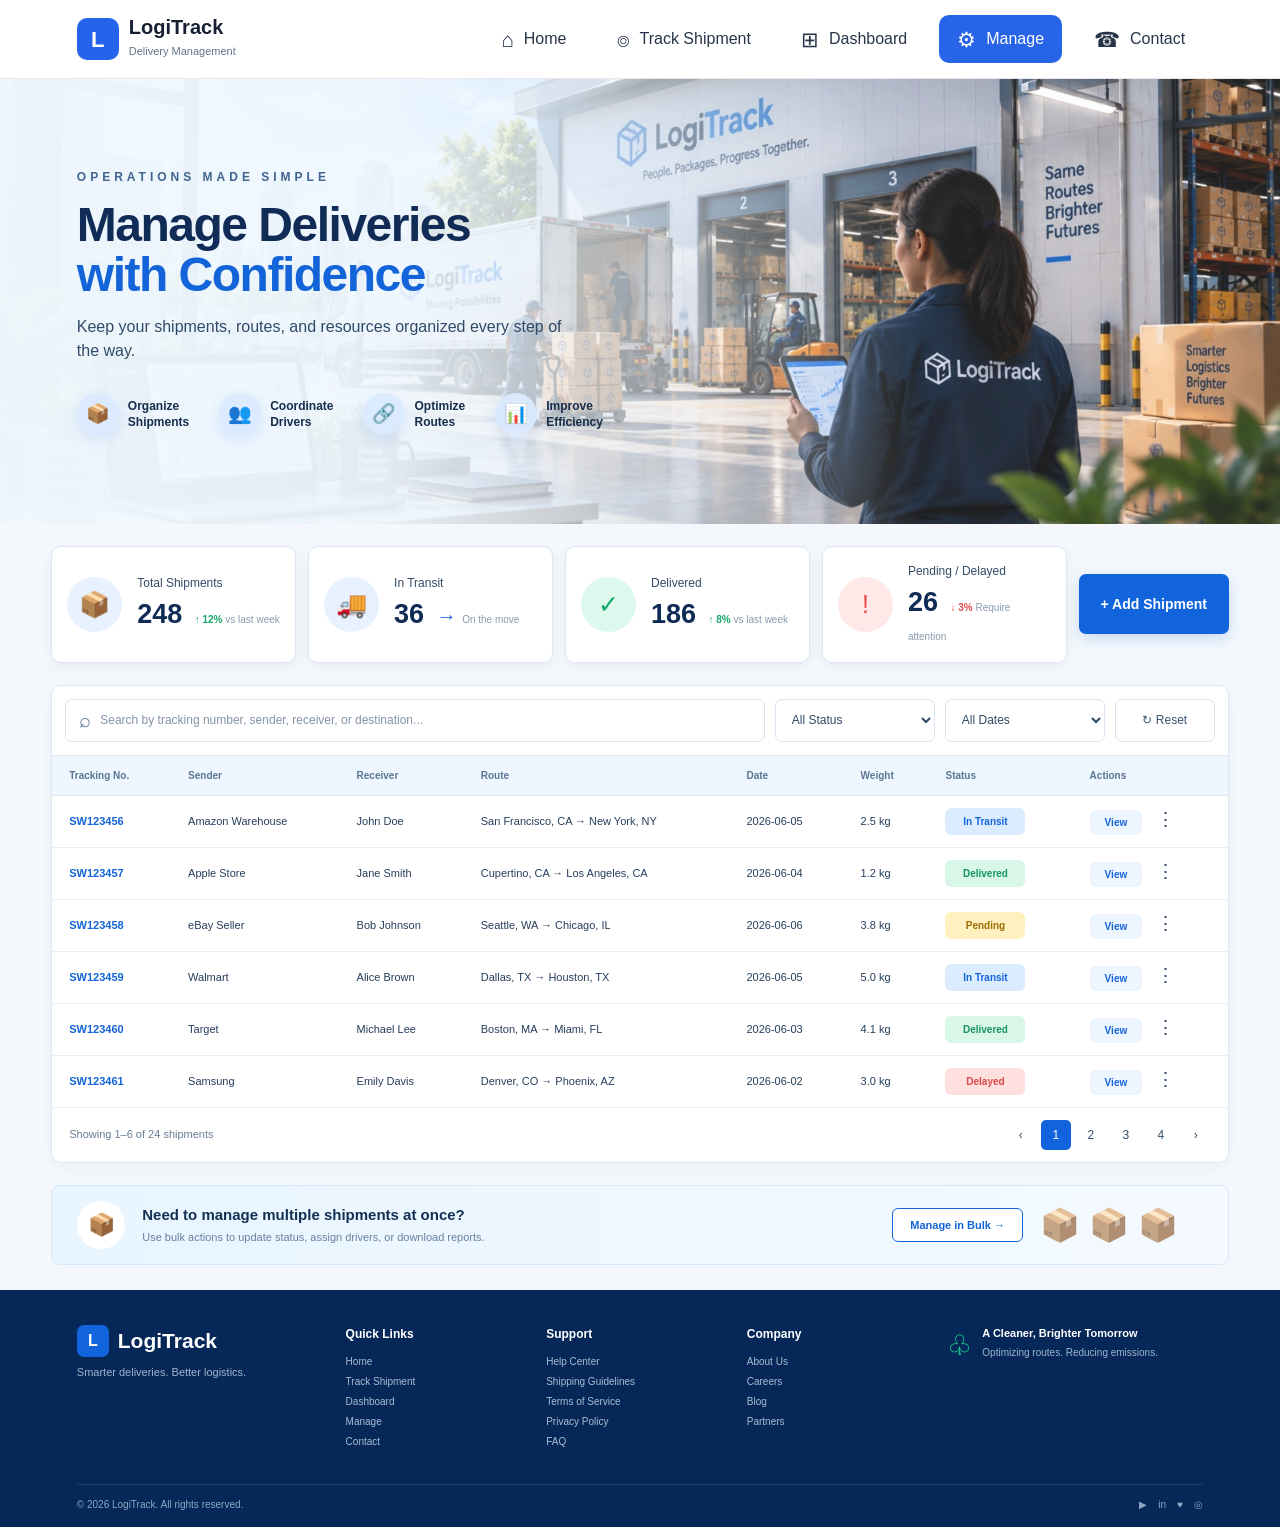
==== index.html @ 0f98bb36 "management page" ====
<!DOCTYPE html>
<html lang="en">

<head>

    <meta charset="UTF-8">

    <meta name="viewport" content="width=device-width, initial-scale=1.0">

    <title>Manage Deliveries | LogiTrack</title>

    <link rel="stylesheet" href="style.css">

</head>


<body>


<!-- ================= NAVBAR ================= -->

<header class="navbar">

    <div class="logo">

        <div class="logo-icon">
            L
        </div>

        <div>

            <h2>LogiTrack</h2>

            <span>
                Delivery Management
            </span>

        </div>

    </div>


    <nav class="nav-links">

        <a href="index.html">
            <span class="nav-icon">⌂</span>
            Home
        </a>


        <a href="pages/tracking.html">
            <span class="nav-icon">⌾</span>
            Track Shipment
        </a>


        <a href="pages/dashboard.html">
            <span class="nav-icon">⊞</span>
            Dashboard
        </a>


        <a href="index.html" class="active">
            <span class="nav-icon">⚙</span>
            Manage
        </a>


        <a href="pages/contact.html">
            <span class="nav-icon">☎</span>
            Contact
        </a>

    </nav>

</header>



<!-- ================= MAIN ================= -->

<main>


<!-- ================= HERO ================= -->

<section class="manage-hero">


    <div class="hero-overlay"></div>


    <div class="manage-hero-content">

        <p class="hero-label">
            OPERATIONS MADE SIMPLE
        </p>


        <h1>
            Manage Deliveries
            <br>
            <span>with Confidence</span>
        </h1>


        <p class="hero-description">

            Keep your shipments, routes, and resources
            organized every step of the way.

        </p>


        <div class="hero-features">


            <div class="hero-feature">

                <div class="hero-feature-icon">
                    📦
                </div>

                <p>
                    Organize
                    <br>
                    Shipments
                </p>

            </div>


            <div class="hero-feature">

                <div class="hero-feature-icon">
                    👥
                </div>

                <p>
                    Coordinate
                    <br>
                    Drivers
                </p>

            </div>


            <div class="hero-feature">

                <div class="hero-feature-icon">
                    🔗
                </div>

                <p>
                    Optimize
                    <br>
                    Routes
                </p>

            </div>


            <div class="hero-feature">

                <div class="hero-feature-icon">
                    📊
                </div>

                <p>
                    Improve
                    <br>
                    Efficiency
                </p>

            </div>


        </div>


    </div>

</section>



<!-- ================= STATISTICS ================= -->

<section class="management-stats">


    <div class="management-stat">

        <div class="management-stat-icon blue">
            📦
        </div>

        <div>

            <p>Total Shipments</p>

            <h2 id="totalShipments">
                248
            </h2>

            <small class="positive">
                ↑ 12%
            </small>

            <small>
                vs last week
            </small>

        </div>

    </div>



    <div class="management-stat">

        <div class="management-stat-icon blue">
            🚚
        </div>

        <div>

            <p>In Transit</p>

            <h2 id="transitShipments">
                36
            </h2>

            <small class="neutral">
                →
            </small>

            <small>
                On the move
            </small>

        </div>

    </div>



    <div class="management-stat">

        <div class="management-stat-icon green">
            ✓
        </div>

        <div>

            <p>Delivered</p>

            <h2 id="deliveredShipments">
                186
            </h2>

            <small class="positive">
                ↑ 8%
            </small>

            <small>
                vs last week
            </small>

        </div>

    </div>



    <div class="management-stat">

        <div class="management-stat-icon red">
            !
        </div>

        <div>

            <p>Pending / Delayed</p>

            <h2 id="pendingShipments">
                26
            </h2>

            <small class="negative">
                ↓ 3%
            </small>

            <small>
                Require attention
            </small>

        </div>

    </div>



    <button
        class="add-shipment-button"
        onclick="addShipment()"
    >

        + Add Shipment

    </button>


</section>



<!-- ================= SHIPMENT AREA ================= -->

<section class="shipment-section">


    <!-- SEARCH AND FILTER -->

    <div class="filter-box">


        <div class="search-container">

            <span>
                ⌕
            </span>

            <input
                type="text"
                id="searchInput"
                placeholder="Search by tracking number, sender, receiver, or destination..."
                onkeyup="filterShipments()"
            >

        </div>



        <select
            id="statusFilter"
            onchange="filterShipments()"
        >

            <option value="all">
                All Status
            </option>

            <option value="In Transit">
                In Transit
            </option>

            <option value="Delivered">
                Delivered
            </option>

            <option value="Pending">
                Pending
            </option>

            <option value="Delayed">
                Delayed
            </option>

        </select>



        <select
            id="dateFilter"
            onchange="filterShipments()"
        >

            <option value="all">
                All Dates
            </option>

            <option value="recent">
                Recent
            </option>

            <option value="old">
                Older
            </option>

        </select>



        <button
            class="reset-button"
            onclick="resetFilters()"
        >

            ↻ Reset

        </button>


    </div>



    <!-- ================= TABLE ================= -->

    <div class="table-container">

        <table>


            <thead>

                <tr>

                    <th>
                        Tracking No.
                    </th>

                    <th>
                        Sender
                    </th>

                    <th>
                        Receiver
                    </th>

                    <th>
                        Route
                    </th>

                    <th>
                        Date
                    </th>

                    <th>
                        Weight
                    </th>

                    <th>
                        Status
                    </th>

                    <th>
                        Actions
                    </th>

                </tr>

            </thead>



            <tbody id="shipmentTable">


                <!-- SHIPMENT 1 -->

                <tr>

                    <td>
                        <a class="tracking-number">
                            SW123456
                        </a>
                    </td>

                    <td>
                        Amazon Warehouse
                    </td>

                    <td>
                        John Doe
                    </td>

                    <td>
                        San Francisco, CA
                        →
                        New York, NY
                    </td>

                    <td>
                        2026-06-05
                    </td>

                    <td>
                        2.5 kg
                    </td>

                    <td>
                        <p class="status in-transit">
                            In Transit
                        </p>
                    </td>

                    <td>

                        <button
                            class="view-button"
                            onclick="viewShipment('SW123456')"
                        >
                            View
                        </button>

                        <button
                            class="more-button"
                            onclick="moreOptions('SW123456')"
                        >
                            ⋮
                        </button>

                    </td>

                </tr>



                <!-- SHIPMENT 2 -->

                <tr>

                    <td>
                        <a class="tracking-number">
                            SW123457
                        </a>
                    </td>

                    <td>
                        Apple Store
                    </td>

                    <td>
                        Jane Smith
                    </td>

                    <td>
                        Cupertino, CA
                        →
                        Los Angeles, CA
                    </td>

                    <td>
                        2026-06-04
                    </td>

                    <td>
                        1.2 kg
                    </td>

                    <td>
                        <p class="status delivered">
                            Delivered
                        </p>
                    </td>

                    <td>

                        <button
                            class="view-button"
                            onclick="viewShipment('SW123457')"
                        >
                            View
                        </button>

                        <button
                            class="more-button"
                            onclick="moreOptions('SW123457')"
                        >
                            ⋮
                        </button>

                    </td>

                </tr>



                <!-- SHIPMENT 3 -->

                <tr>

                    <td>
                        <a class="tracking-number">
                            SW123458
                        </a>
                    </td>

                    <td>
                        eBay Seller
                    </td>

                    <td>
                        Bob Johnson
                    </td>

                    <td>
                        Seattle, WA
                        →
                        Chicago, IL
                    </td>

                    <td>
                        2026-06-06
                    </td>

                    <td>
                        3.8 kg
                    </td>

                    <td>
                        <p class="status pending">
                            Pending
                        </p>
                    </td>

                    <td>

                        <button
                            class="view-button"
                            onclick="viewShipment('SW123458')"
                        >
                            View
                        </button>

                        <button
                            class="more-button"
                            onclick="moreOptions('SW123458')"
                        >
                            ⋮
                        </button>

                    </td>

                </tr>



                <!-- SHIPMENT 4 -->

                <tr>

                    <td>
                        <a class="tracking-number">
                            SW123459
                        </a>
                    </td>

                    <td>
                        Walmart
                    </td>

                    <td>
                        Alice Brown
                    </td>

                    <td>
                        Dallas, TX
                        →
                        Houston, TX
                    </td>

                    <td>
                        2026-06-05
                    </td>

                    <td>
                        5.0 kg
                    </td>

                    <td>
                        <p class="status in-transit">
                            In Transit
                        </p>
                    </td>

                    <td>

                        <button
                            class="view-button"
                            onclick="viewShipment('SW123459')"
                        >
                            View
                        </button>

                        <button
                            class="more-button"
                            onclick="moreOptions('SW123459')"
                        >
                            ⋮
                        </button>

                    </td>

                </tr>



                <!-- SHIPMENT 5 -->

                <tr>

                    <td>
                        <a class="tracking-number">
                            SW123460
                        </a>
                    </td>

                    <td>
                        Target
                    </td>

                    <td>
                        Michael Lee
                    </td>

                    <td>
                        Boston, MA
                        →
                        Miami, FL
                    </td>

                    <td>
                        2026-06-03
                    </td>

                    <td>
                        4.1 kg
                    </td>

                    <td>
                        <p class="status delivered">
                            Delivered
                        </p>
                    </td>

                    <td>

                        <button
                            class="view-button"
                            onclick="viewShipment('SW123460')"
                        >
                            View
                        </button>

                        <button
                            class="more-button"
                            onclick="moreOptions('SW123460')"
                        >
                            ⋮
                        </button>

                    </td>

                </tr>



                <!-- SHIPMENT 6 -->

                <tr>

                    <td>
                        <a class="tracking-number">
                            SW123461
                        </a>
                    </td>

                    <td>
                        Samsung
                    </td>

                    <td>
                        Emily Davis
                    </td>

                    <td>
                        Denver, CO
                        →
                        Phoenix, AZ
                    </td>

                    <td>
                        2026-06-02
                    </td>

                    <td>
                        3.0 kg
                    </td>

                    <td>
                        <p class="status delayed">
                            Delayed
                        </p>
                    </td>

                    <td>

                        <button
                            class="view-button"
                            onclick="viewShipment('SW123461')"
                        >
                            View
                        </button>

                        <button
                            class="more-button"
                            onclick="moreOptions('SW123461')"
                        >
                            ⋮
                        </button>

                    </td>

                </tr>


            </tbody>

        </table>

    </div>



    <!-- ================= PAGINATION ================= -->

    <div class="table-bottom">


        <p>
            Showing 1–6 of 24 shipments
        </p>


        <div class="pagination">

            <button>
                ‹
            </button>

            <button class="page-active">
                1
            </button>

            <button>
                2
            </button>

            <button>
                3
            </button>

            <button>
                4
            </button>

            <button>
                ›
            </button>

        </div>


    </div>


</section>



<!-- ================= BULK MANAGEMENT ================= -->

<section class="bulk-management">


    <div class="bulk-icon">
        📦
    </div>


    <div class="bulk-content">

        <h2>
            Need to manage multiple shipments at once?
        </h2>

        <p>
            Use bulk actions to update status,
            assign drivers, or download reports.
        </p>

    </div>


    <button
        class="bulk-button"
        onclick="manageBulk()"
    >

        Manage in Bulk →
        
    </button>


    <div class="bulk-boxes">

        📦 📦 📦

    </div>


</section>


</main>



<!-- ================= FOOTER ================= -->

<footer>


    <div class="footer-logo">

        <div class="footer-brand">

            <div class="footer-icon">
                L
            </div>

            <h2>
                LogiTrack
            </h2>

        </div>

        <p>
            Smarter deliveries. Better logistics.
        </p>

    </div>



    <div class="footer-column">

        <h3>
            Quick Links
        </h3>

        <a href="#">
            Home
        </a>

        <a href="#">
            Track Shipment
        </a>

        <a href="#">
            Dashboard
        </a>

        <a href="#">
            Manage
        </a>

        <a href="#">
            Contact
        </a>

    </div>



    <div class="footer-column">

        <h3>
            Support
        </h3>

        <a href="#">
            Help Center
        </a>

        <a href="#">
            Shipping Guidelines
        </a>

        <a href="#">
            Terms of Service
        </a>

        <a href="#">
            Privacy Policy
        </a>

        <a href="#">
            FAQ
        </a>

    </div>



    <div class="footer-column">

        <h3>
            Company
        </h3>

        <a href="#">
            About Us
        </a>

        <a href="#">
            Careers
        </a>

        <a href="#">
            Blog
        </a>

        <a href="#">
            Partners
        </a>

    </div>



    <div class="footer-message">

        <div class="leaf">
            ♧
        </div>

        <div>

            <h3>
                A Cleaner, Brighter Tomorrow
            </h3>

            <p>
                Optimizing routes. Reducing emissions.
            </p>

        </div>

    </div>



    <div class="footer-bottom">

        <p>
            © 2026 LogiTrack. All rights reserved.
        </p>

        <div>
            ▶ &nbsp;&nbsp; in &nbsp;&nbsp; ♥ &nbsp;&nbsp; ◎
        </div>

    </div>


</footer>



<!-- ================= JAVASCRIPT ================= -->

<script>


function filterShipments() {

    var searchValue =
        document
        .getElementById("searchInput")
        .value
        .toLowerCase();


    var statusValue =
        document
        .getElementById("statusFilter")
        .value;


    var rows =
        document
        .getElementById("shipmentTable")
        .getElementsByTagName("tr");


    for (var i = 0; i < rows.length; i++) {


        var rowText =
            rows[i]
            .innerText
            .toLowerCase();


        var statusElement =
            rows[i]
            .querySelector(".status");


        var rowStatus = "";


        if (statusElement) {

            rowStatus =
                statusElement.innerText;

        }


        var searchMatch =
            rowText.includes(searchValue);


        var statusMatch =
            statusValue === "all" ||
            rowStatus === statusValue;


        if (
            searchMatch &&
            statusMatch
        ) {

            rows[i].style.display = "";

        } else {

            rows[i].style.display = "none";

        }

    }

}



function resetFilters() {

    document
        .getElementById("searchInput")
        .value = "";


    document
        .getElementById("statusFilter")
        .value = "all";


    document
        .getElementById("dateFilter")
        .value = "all";


    filterShipments();

}



function viewShipment(trackingNumber) {

    alert(
        "Opening shipment " +
        trackingNumber
    );

}



function moreOptions(trackingNumber) {

    alert(
        "More options for " +
        trackingNumber
    );

}



function addShipment() {

    alert(
        "Add Shipment form will open here."
    );

}



function manageBulk() {

    alert(
        "Bulk shipment management will open here."
    );

}


</script>


</body>

</html>
---- style.css ----
/* =====================================================
   GLOBAL
===================================================== */

* {
    margin: 0;
    padding: 0;
    box-sizing: border-box;
}


html {
    scroll-behavior: smooth;
}


body {
    font-family: Arial, Helvetica, sans-serif;

    background: #f4f8fc;

    color: #172033;

    line-height: 1.5;
}


a {
    text-decoration: none;

    color: inherit;
}


button,
input,
select {
    font-family: inherit;
}



/* =====================================================
   NAVBAR
   PRESERVED FROM YOUR EXISTING PROJECT
===================================================== */

.navbar {
    width: 100%;

    min-height: 75px;

    display: flex;

    align-items: center;

    justify-content: space-between;

    padding: 15px 6%;

    background: #ffffff;

    border-bottom: 1px solid #e5e7eb;

    position: sticky;

    top: 0;

    z-index: 1000;
}


.logo {
    display: flex;

    align-items: center;

    gap: 10px;
}


.logo-icon {
    width: 42px;

    height: 42px;

    display: flex;

    align-items: center;

    justify-content: center;

    background: #2563eb;

    color: #ffffff;

    border-radius: 10px;

    font-size: 22px;

    font-weight: bold;
}


.logo h2 {
    font-size: 20px;

    line-height: 1.1;
}


.logo span {
    font-size: 11px;

    color: #64748b;
}


.nav-links {
    display: flex;

    align-items: center;

    gap: 14px;
}


.nav-links a {
    display: flex;

    align-items: center;

    gap: 10px;

    padding: 12px 18px;

    color: #273449;

    font-size: 16px;

    font-weight: 400;

    border-radius: 10px;

    transition: all 0.2s ease;
}


.nav-icon {
    font-size: 21px;

    line-height: 1;
}


.nav-links a:hover {
    background: #f1f5f9;
}


.nav-links a.active {
    background: #2864e8;

    color: #ffffff;
}



/* =====================================================
   HERO
===================================================== */

.manage-hero {
    min-height: 445px;

    position: relative;

    display: flex;

    align-items: center;

    padding: 55px 6%;

    overflow: hidden;

    background-image:
        linear-gradient(
            90deg,
            rgba(239, 248, 255, 0.98) 0%,
            rgba(239, 248, 255, 0.94) 30%,
            rgba(239, 248, 255, 0.65) 48%,
            rgba(239, 248, 255, 0.08) 72%
        ),
        url("logistics.jpeg");

    background-size: cover;

    background-position: center;

    background-repeat: no-repeat;
}


.hero-overlay {
    position: absolute;

    inset: 0;

    background:
        linear-gradient(
            180deg,
            rgba(255,255,255,0.05),
            rgba(255,255,255,0.05)
        );

    pointer-events: none;
}


.manage-hero-content {
    position: relative;

    z-index: 2;

    width: 52%;

    max-width: 620px;
}


.hero-label {
    color: #42648d;

    font-size: 12px;

    font-weight: bold;

    letter-spacing: 4px;

    margin-bottom: 14px;
}


.manage-hero h1 {
    font-size: 48px;

    line-height: 1.05;

    letter-spacing: -1.5px;

    color: #102b55;

    margin-bottom: 15px;
}


.manage-hero h1 span {
    color: #1264d8;
}


.hero-description {
    max-width: 500px;

    font-size: 16px;

    color: #314a69;

    margin-bottom: 30px;
}




.hero-features {
    display: flex;

    align-items: center;

    gap: 30px;

    flex-wrap: wrap;
}


.hero-feature {
    display: flex;

    align-items: center;

    gap: 9px;
}


.hero-feature-icon {
    width: 42px;

    height: 42px;

    display: flex;

    align-items: center;

    justify-content: center;

    border-radius: 50%;

    background: rgba(219, 234, 254, 0.95);

    color: #1264d8;

    font-size: 19px;

    box-shadow:
        0 5px 15px rgba(37, 99, 235, 0.12);
}


.hero-feature p {
    color: #172d4c;

    font-size: 12px;

    font-weight: 600;

    line-height: 1.35;
}




.management-stats {
    width: 92%;

    margin: 22px auto;

    display: grid;

    grid-template-columns:
        repeat(4, 1fr)
        150px;

    gap: 12px;

    align-items: stretch;
}


.management-stat {
    min-height: 96px;

    display: flex;

    align-items: center;

    gap: 15px;

    padding: 15px;

    background: #ffffff;

    border: 1px solid #dce7f3;

    border-radius: 10px;

    box-shadow:
        0 4px 14px rgba(15, 23, 42, 0.05);
}


.management-stat-icon {
    width: 55px;

    height: 55px;

    flex-shrink: 0;

    display: flex;

    align-items: center;

    justify-content: center;

    border-radius: 50%;

    font-size: 25px;
}


.management-stat-icon.blue {
    background: #e7f1ff;

    color: #1466d8;
}


.management-stat-icon.green {
    background: #ddf8ed;

    color: #12a66a;
}


.management-stat-icon.red {
    background: #ffe9e8;

    color: #e94b4b;
}


.management-stat p {
    color: #344b68;

    font-size: 12px;

    margin-bottom: 2px;
}


.management-stat h2 {
    display: inline-block;

    font-size: 27px;

    color: #102b55;

    margin-right: 8px;
}


.management-stat small {
    color: #8a9aae;

    font-size: 10px;
}


.management-stat .positive {
    color: #16a66b;

    font-weight: bold;
}


.management-stat .negative {
    color: #e34b4b;

    font-weight: bold;
}


.management-stat .neutral {
    color: #1b67d4;

    font-size: 20px;

    font-weight: bold;
}


.add-shipment-button {
    min-height: 60px;

    align-self: center;

    border: none;

    border-radius: 7px;

    background: #1264dc;

    color: #ffffff;

    font-size: 14px;

    font-weight: bold;

    cursor: pointer;

    box-shadow:
        0 5px 15px rgba(18, 100, 220, 0.2);

    transition: 0.2s;
}


.add-shipment-button:hover {
    background: #0d54bd;

    transform: translateY(-2px);
}





.shipment-section {
    width: 92%;

    margin: 15px auto 22px;

    background: #ffffff;

    border: 1px solid #dce7f3;

    border-radius: 10px;

    overflow: hidden;

    box-shadow:
        0 4px 16px rgba(15, 23, 42, 0.04);
}



.filter-box {
    display: grid;

    grid-template-columns:
        1fr
        160px
        160px
        100px;

    gap: 10px;

    padding: 13px;

    background: #ffffff;

    border-bottom: 1px solid #e2ebf5;
}


.search-container {
    height: 43px;

    display: flex;

    align-items: center;

    gap: 9px;

    padding: 0 13px;

    border: 1px solid #d7e3f0;

    border-radius: 7px;

    background: #ffffff;
}


.search-container span {
    color: #506b8b;

    font-size: 20px;
}


.search-container input {
    width: 100%;

    border: none;

    outline: none;

    color: #243b5a;

    font-size: 12px;
}


.search-container input::placeholder {
    color: #8393a8;
}


.filter-box select {
    height: 43px;

    padding: 0 12px;

    border: 1px solid #d7e3f0;

    border-radius: 7px;

    background: #ffffff;

    color: #304866;

    outline: none;

    font-size: 12px;

    cursor: pointer;
}


.reset-button {
    height: 43px;

    border: 1px solid #d7e3f0;

    border-radius: 7px;

    background: #ffffff;

    color: #3b5675;

    font-size: 12px;

    cursor: pointer;
}


.reset-button:hover {
    background: #f2f7fc;
}



.table-container {
    width: 100%;

    overflow-x: auto;
}


table {
    width: 100%;

    min-width: 1050px;

    border-collapse: collapse;
}


thead {
    background: #eef6ff;
}


th {
    padding: 12px 17px;

    text-align: left;

    color: #5c7592;

    font-size: 10px;

    font-weight: bold;

    border-bottom: 1px solid #d9e6f3;
}


td {
    padding: 12px 17px;

    color: #263e5c;

    font-size: 11px;

    border-bottom: 1px solid #e5edf5;

    white-space: nowrap;
}


tbody tr:hover {
    background: #f8fbff;
}


.tracking-number {
    color: #1264d8;

    font-weight: bold;
}


.status {
    display: inline-block;

    min-width: 80px;

    padding: 6px 10px;

    text-align: center;

    border-radius: 6px;

    font-size: 10px;

    font-weight: bold;
}


.status.in-transit {
    background: #dcecff;

    color: #1264d8;
}


.status.delivered {
    background: #d8f7e9;

    color: #159364;
}


.status.pending {
    background: #fff1bf;

    color: #9b6c00;
}


.status.delayed {
    background: #ffe0df;

    color: #dc4646;
}


.view-button {
    padding: 7px 15px;

    border: none;

    border-radius: 6px;

    background: #edf5ff;

    color: #1264d8;

    font-size: 10px;

    cursor: pointer;

    font-weight: bold;
}


.more-button {
    width: 25px;

    margin-left: 8px;

    border: none;

    background: transparent;

    color: #304c6e;

    font-size: 19px;

    cursor: pointer;
}


.view-button:hover {
    background: #dcecff;
}




.table-bottom {
    display: flex;

    align-items: center;

    justify-content: space-between;

    padding: 12px 17px;
}


.table-bottom p {
    color: #687d96;

    font-size: 11px;
}


.pagination {
    display: flex;

    align-items: center;

    gap: 5px;
}


.pagination button {
    width: 30px;

    height: 30px;

    border: none;

    background: transparent;

    border-radius: 5px;

    color: #334e6e;

    cursor: pointer;

    font-size: 12px;
}


.pagination button:hover {
    background: #edf5ff;
}


.pagination .page-active {
    background: #1264dc;

    color: #ffffff;
}


.bulk-management {
    width: 92%;

    min-height: 78px;

    margin: 0 auto 25px;

    padding: 15px 25px;

    display: flex;

    align-items: center;

    gap: 17px;

    position: relative;

    overflow: hidden;

    border-radius: 9px;

    background:
        linear-gradient(
            90deg,
            #e8f5ff,
            #f4faff
        );

    border: 1px solid #d4e8f9;
}


.bulk-icon {
    width: 48px;

    height: 48px;

    flex-shrink: 0;

    display: flex;

    align-items: center;

    justify-content: center;

    border-radius: 50%;

    background: #ffffff;

    color: #1264d8;

    font-size: 22px;
}


.bulk-content {
    flex: 1;
}


.bulk-content h2 {
    color: #142f54;

    font-size: 15px;

    margin-bottom: 3px;
}


.bulk-content p {
    color: #66809e;

    font-size: 11px;
}


.bulk-button {
    padding: 10px 17px;

    border: 1px solid #1264d8;

    border-radius: 6px;

    background: #ffffff;

    color: #1264d8;

    font-size: 11px;

    font-weight: bold;

    cursor: pointer;
}


.bulk-button:hover {
    background: #1264d8;

    color: #ffffff;
}


.bulk-boxes {
    font-size: 32px;

    opacity: 0.7;

    padding-right: 25px;
}



footer {
    min-height: 190px;

    padding: 35px 6% 15px;

    display: grid;

    grid-template-columns:
        1.4fr
        1fr
        1fr
        1fr
        1.5fr;

    gap: 30px;

    position: relative;

    background: #062858;

    color: #ffffff;
}


.footer-brand {
    display: flex;

    align-items: center;

    gap: 9px;
}


.footer-icon {
    width: 32px;

    height: 32px;

    display: flex;

    align-items: center;

    justify-content: center;

    background: #1264dc;

    border-radius: 7px;

    font-weight: bold;
}


.footer-logo h2 {
    font-size: 21px;
}


.footer-logo p {
    margin-top: 7px;

    color: #9fb4cf;

    font-size: 11px;
}


.footer-column {
    display: flex;

    flex-direction: column;

    gap: 5px;
}


.footer-column h3 {
    margin-bottom: 6px;

    font-size: 12px;
}


.footer-column a {
    color: #a9bdd5;

    font-size: 10px;
}


.footer-column a:hover {
    color: #ffffff;
}


.footer-message {
    display: flex;

    align-items: flex-start;

    gap: 10px;
}


.leaf {
    color: #1ddf92;

    font-size: 28px;
}


.footer-message h3 {
    font-size: 11px;

    margin-bottom: 4px;
}


.footer-message p {
    color: #9fb4cf;

    font-size: 10px;
}


.footer-bottom {
    grid-column: 1 / -1;

    padding-top: 12px;

    margin-top: 5px;

    border-top: 1px solid rgba(255,255,255,0.12);

    display: flex;

    justify-content: space-between;

    color: #8ea7c5;

    font-size: 10px;
}





@media (max-width: 1100px) {

    .navbar {
        padding: 15px 4%;
    }


    .nav-links {
        gap: 5px;
    }


    .nav-links a {
        padding: 11px 12px;

        font-size: 14px;
    }


    .management-stats {
        grid-template-columns:
            repeat(2, 1fr);
    }


    .add-shipment-button {
        min-height: 60px;
    }


    footer {
        grid-template-columns:
            repeat(3, 1fr);
    }

}


@media (max-width: 800px) {

    .navbar {
        flex-wrap: wrap;

        gap: 10px;
    }


    .nav-links {
        width: 100%;

        overflow-x: auto;

        justify-content: center;
    }


    .manage-hero {
        min-height: 600px;

        padding: 50px 6%;

        background-position: 65% center;
    }


    .manage-hero-content {
        width: 100%;
    }


    .manage-hero h1 {
        font-size: 40px;
    }


    .hero-features {
        gap: 18px;
    }


    .management-stats {
        width: 90%;

        grid-template-columns: 1fr 1fr;
    }


    .add-shipment-button {
        grid-column: 1 / -1;
    }


    .shipment-section {
        width: 90%;
    }


    .bulk-management {
        width: 90%;

        flex-wrap: wrap;
    }


    .bulk-button {
        margin-left: auto;
    }


    footer {
        grid-template-columns: 1fr 1fr;
    }

}


@media (max-width: 550px) {

    .logo h2 {
        font-size: 17px;
    }


    .nav-links {
        justify-content: flex-start;
    }


    .nav-links a {
        padding: 9px 10px;

        font-size: 12px;
    }


    .nav-icon {
        font-size: 16px;
    }


    .manage-hero {
        min-height: 620px;

        padding: 45px 6%;

        background-position: 67% center;
    }


    .manage-hero h1 {
        font-size: 34px;
    }


    .hero-description {
        font-size: 14px;
    }


    .hero-features {
        display: grid;

        grid-template-columns: 1fr 1fr;
    }


    .management-stats {
        width: 90%;

        grid-template-columns: 1fr;
    }


    .filter-box {
        grid-template-columns: 1fr;
    }


    .table-bottom {
        flex-direction: column;

        gap: 12px;
    }


    .bulk-management {
        text-align: center;

        justify-content: center;
    }


    .bulk-content {
        flex: none;
    }


    .bulk-button {
        margin-left: 0;
    }


    .bulk-boxes {
        display: none;
    }


    footer {
        grid-template-columns: 1fr;

        text-align: center;
    }


    .footer-brand {
        justify-content: center;
    }


    .footer-message {
        justify-content: center;
    }


    .footer-bottom {
        flex-direction: column;

        gap: 8px;

        text-align: center;
    }

}
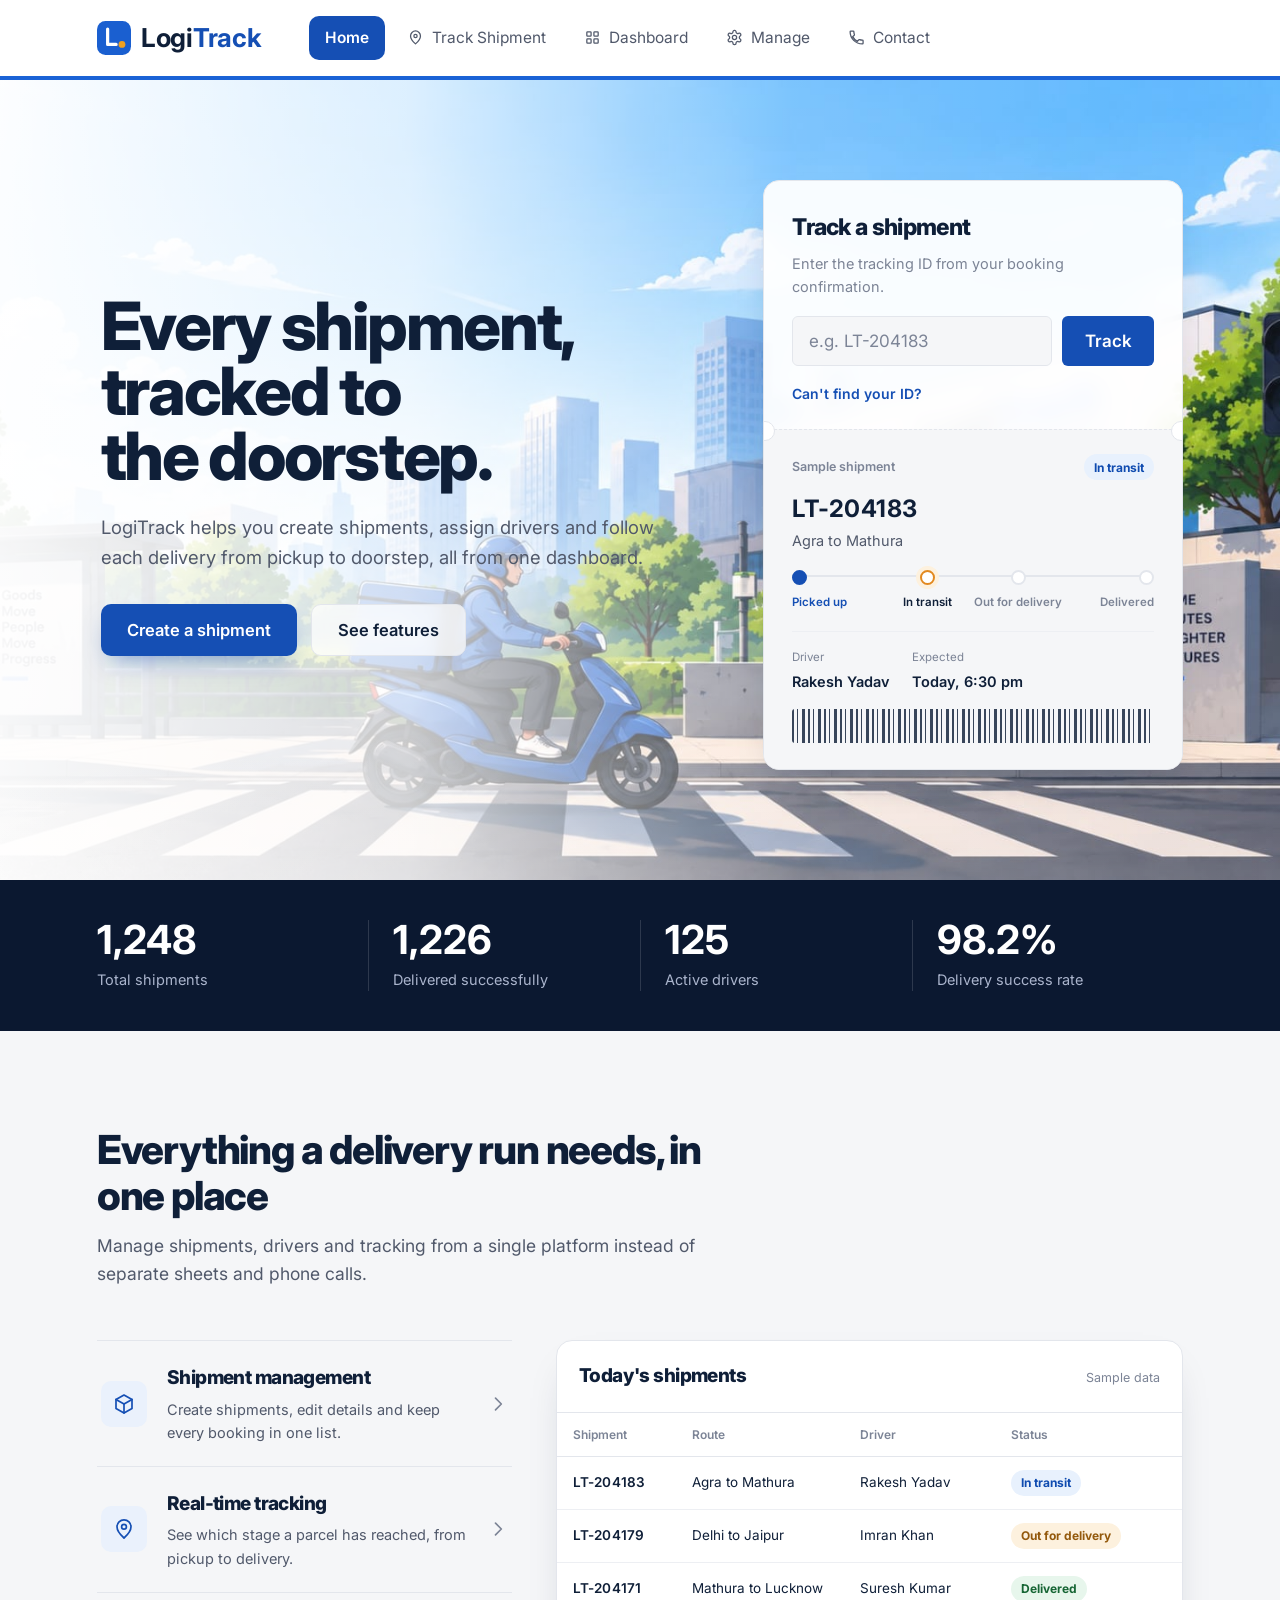
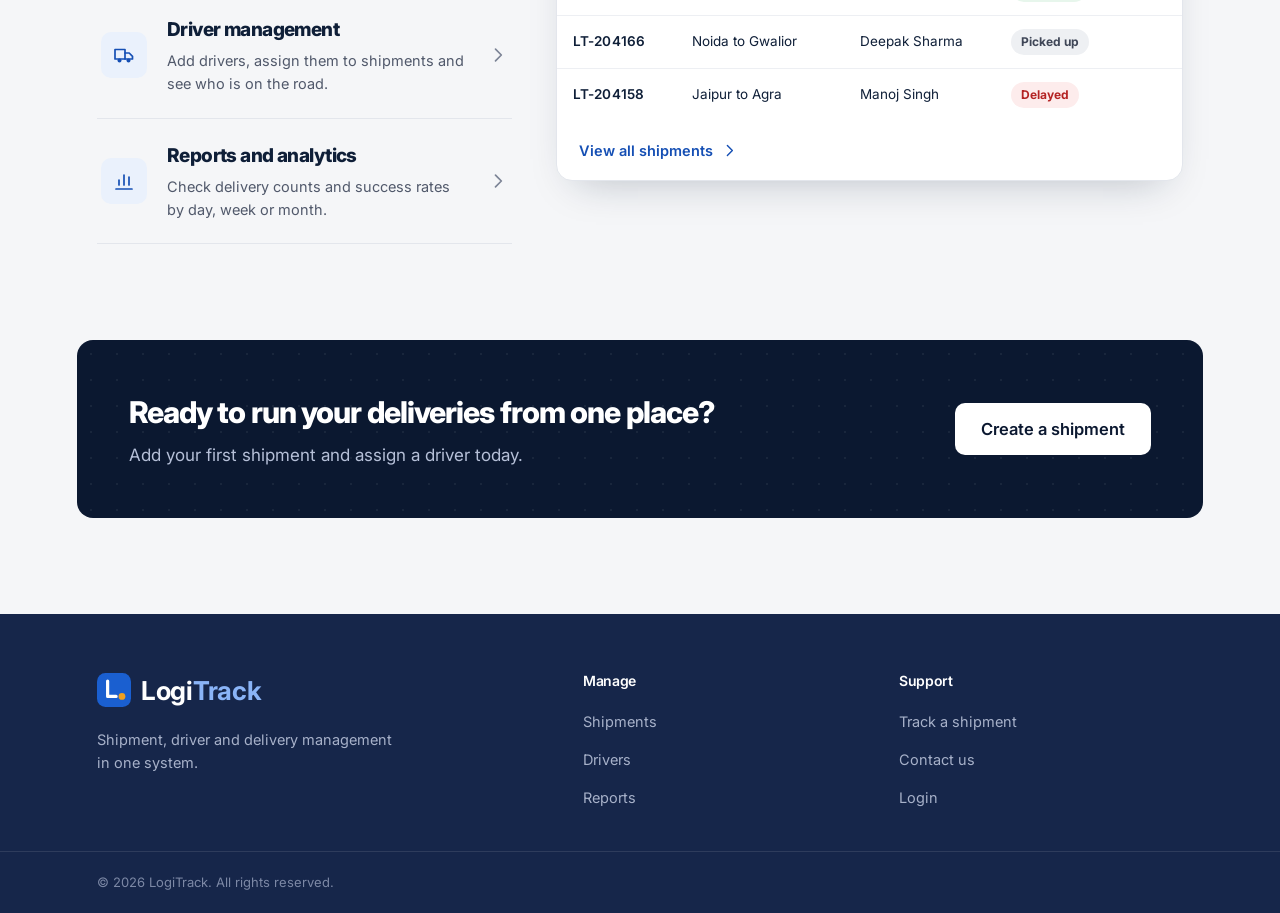
==== commit 6d842366: "Update homepage navbar and styling" ====
--- a/index.html
+++ b/index.html
@@ -1,1222 +1,487 @@
 <!DOCTYPE html>
 <html lang="en">
-
 <head>
-
     <meta charset="UTF-8">
-
     <meta name="viewport" content="width=device-width, initial-scale=1.0">
-
-    <title>Manage Deliveries | LogiTrack</title>
-
+    <title>LogiTrack | Shipment and delivery management</title>
+    <meta name="description" content="Create shipments, assign drivers and follow every delivery from pickup to doorstep with LogiTrack.">
+
+    <link rel="preconnect" href="https://fonts.googleapis.com">
+    <link rel="preconnect" href="https://fonts.gstatic.com" crossorigin>
+    <link href="https://fonts.googleapis.com/css2?family=Inter:wght@400;500;600;700;800&display=swap" rel="stylesheet">
     <link rel="stylesheet" href="style.css">
-
 </head>
-
-
 <body>
 
-
-<!-- ================= NAVBAR ================= -->
-
-<header class="navbar">
-
-    <div class="logo">
-
-        <div class="logo-icon">
-            L
+<a class="skip-link" href="#main">Skip to main content</a>
+
+<!-- ================= HEADER ================= -->
+<header class="site-header">
+    <div class="header-inner">
+        <a href="index.html" class="logo" aria-label="LogiTrack home">
+            <svg class="logo-mark" viewBox="0 0 32 32" aria-hidden="true">
+                <rect width="32" height="32" rx="8" fill="#1a5fd0"/>
+                <path d="M10 7.5v14.5h8" fill="none" stroke="#fff" stroke-width="3" stroke-linecap="round" stroke-linejoin="round"/>
+                <circle cx="23.5" cy="22" r="3.2" fill="#f0a020"/>
+            </svg>
+            <span class="logo-word">Logi<b>Track</b></span>
+        </a>
+
+        <nav class="nav" id="main-nav" aria-label="Main">
+            <a href="index.html" aria-current="page">Home</a>
+
+            <a href="tracking.html">
+                <svg class="nav-icon" viewBox="0 0 24 24" aria-hidden="true">
+                    <path d="M12 21s7-6.1 7-11.2A7 7 0 0 0 5 9.8C5 14.9 12 21 12 21Z"/>
+                    <circle cx="12" cy="9.8" r="2.3"/>
+                </svg>
+                Track Shipment
+            </a>
+
+            <a href="shipments.html">
+                <svg class="nav-icon" viewBox="0 0 24 24" aria-hidden="true">
+                    <rect x="4" y="4" width="6" height="6" rx="1"/>
+                    <rect x="14" y="4" width="6" height="6" rx="1"/>
+                    <rect x="4" y="14" width="6" height="6" rx="1"/>
+                    <rect x="14" y="14" width="6" height="6" rx="1"/>
+                </svg>
+                Dashboard
+            </a>
+
+            <a href="reports.html">
+                <svg class="nav-icon" viewBox="0 0 24 24" aria-hidden="true">
+                    <path d="M12.22 2h-.44a2 2 0 0 0-2 2v.18a2 2 0 0 1-1 1.73l-.43.25a2 2 0 0 1-2 0l-.15-.08a2 2 0 0 0-2.73.73l-.22.38a2 2 0 0 0 .73 2.73l.15.09a2 2 0 0 1 1 1.74v.5a2 2 0 0 1-1 1.74l-.15.09a2 2 0 0 0-.73 2.73l.22.38a2 2 0 0 0 2.73.73l.15-.08a2 2 0 0 1 2 0l.43.25a2 2 0 0 1 1 1.73V20a2 2 0 0 0 2 2h.44a2 2 0 0 0 2-2v-.18a2 2 0 0 1 1-1.73l.43-.25a2 2 0 0 1 2 0l.15.08a2 2 0 0 0 2.73-.73l.22-.38a2 2 0 0 0-.73-2.73l-.15-.09a2 2 0 0 1-1-1.74v-.5a2 2 0 0 1 1-1.74l.15-.09a2 2 0 0 0 .73-2.73l-.22-.38a2 2 0 0 0-2.73-.73l-.15.08a2 2 0 0 1-2 0l-.43-.25a2 2 0 0 1-1-1.73V4a2 2 0 0 0-2-2z"/>
+                    <circle cx="12" cy="12" r="3"/>
+                </svg>
+                Manage
+            </a>
+
+            <a href="contact.html">
+                <svg class="nav-icon" viewBox="0 0 24 24" aria-hidden="true">
+                    <path d="M6.6 10.8a15.7 15.7 0 0 0 6.6 6.6l2.2-2.2a1 1 0 0 1 1.1-.2c1.2.5 2.5.7 3.8.7a1 1 0 0 1 1 1V20a1 1 0 0 1-1 1C10.6 21 3 13.4 3 4a1 1 0 0 1 1-1h3.3a1 1 0 0 1 1 1c0 1.3.2 2.6.7 3.8a1 1 0 0 1-.2 1.1L6.6 10.8Z"/>
+                </svg>
+                Contact
+            </a>
+        </nav>
+
+        <button class="menu-toggle" type="button" aria-label="Open navigation" aria-expanded="false" aria-controls="main-nav">
+            <span></span><span></span><span></span>
+        </button>
+    </div>
+</header>
+
+<main id="main">
+
+    <!-- ================= HERO ================= -->
+    <section class="hero" aria-labelledby="hero-title">
+        <img class="hero-bg-image" src="logitrack-hero.jpg" alt="LogiTrack delivery scene" aria-hidden="true">
+
+        <!-- Route line: dotted = planned route, solid = distance covered -->
+        <svg class="hero-scene" viewBox="0 0 1440 230" preserveAspectRatio="xMidYMax slice" aria-hidden="true" focusable="false">
+
+            <!-- flat skyline, purely decorative -->
+            <g class="skyline">
+                <rect x="60" y="118" width="46" height="72"/>
+                <rect x="118" y="96" width="34" height="94"/>
+                <rect x="168" y="132" width="52" height="58"/>
+                <rect x="960" y="100" width="40" height="90"/>
+                <rect x="1010" y="70" width="52" height="120"/>
+                <rect x="1074" y="118" width="34" height="72"/>
+                <rect x="1160" y="88" width="46" height="102"/>
+                <rect x="1218" y="128" width="60" height="62"/>
+                <rect x="1300" y="104" width="38" height="86"/>
+                <g class="skyline-windows">
+                    <rect x="128" y="108" width="6" height="8"/>
+                    <rect x="128" y="126" width="6" height="8"/>
+                    <rect x="128" y="144" width="6" height="8"/>
+                    <rect x="138" y="108" width="6" height="8"/>
+                    <rect x="138" y="126" width="6" height="8"/>
+                    <rect x="138" y="144" width="6" height="8"/>
+                    <rect x="1022" y="84" width="6" height="8"/>
+                    <rect x="1022" y="102" width="6" height="8"/>
+                    <rect x="1022" y="120" width="6" height="8"/>
+                    <rect x="1022" y="138" width="6" height="8"/>
+                    <rect x="1036" y="84" width="6" height="8"/>
+                    <rect x="1036" y="102" width="6" height="8"/>
+                    <rect x="1036" y="120" width="6" height="8"/>
+                    <rect x="1036" y="138" width="6" height="8"/>
+                    <rect x="1172" y="100" width="6" height="8"/>
+                    <rect x="1172" y="118" width="6" height="8"/>
+                    <rect x="1172" y="136" width="6" height="8"/>
+                    <rect x="1184" y="100" width="6" height="8"/>
+                    <rect x="1184" y="118" width="6" height="8"/>
+                    <rect x="1184" y="136" width="6" height="8"/>
+                </g>
+            </g>
+
+            <!-- route the scooter is running -->
+            <path class="route-base" d="M-10 190H1450"/>
+            <path class="route-done" pathLength="1" d="M-10 190H1450"/>
+            <circle class="route-pin pin-1" cx="230" cy="190" r="7"/>
+            <circle class="route-pin pin-3" cx="1230" cy="190" r="7"/>
+
+            <!-- speed lines -->
+            <g class="speed-lines">
+                <line x1="470" y1="150" x2="540" y2="150"/>
+                <line x1="450" y1="168" x2="535" y2="168"/>
+                <line x1="475" y1="186" x2="530" y2="186"/>
+            </g>
+
+            <!-- delivery scooter + rider, flat illustration -->
+            <g transform="translate(620 190)">
+            <g class="scooter">
+                <ellipse class="scooter-shadow" cx="65" cy="8" rx="90" ry="9"/>
+
+                <!-- delivery box, sits behind the seat -->
+                <rect class="box" x="0" y="-70" width="44" height="42" rx="6"/>
+                <rect class="box-strap" x="0" y="-52" width="44" height="6"/>
+                <path class="box-mark" d="M12 -55 32 -55 M12 -47 26 -47"/>
+
+                <!-- single-silhouette scooter body -->
+                <path class="body-main" d="
+                    M14 -14
+                    C14 -32 26 -42 42 -42
+                    C50 -42 57 -40 61 -36
+                    C68 -52 85 -63 104 -63
+                    C120 -63 132 -53 130 -38
+                    L127 -14
+                    Z"/>
+                <circle class="headlamp" cx="122" cy="-40" r="5"/>
+
+                <!-- wheels -->
+                <circle class="wheel-tyre" cx="26" cy="0" r="18"/>
+                <circle class="wheel-hub" cx="26" cy="0" r="7"/>
+                <circle class="wheel-tyre" cx="112" cy="0" r="18"/>
+                <circle class="wheel-hub" cx="112" cy="0" r="7"/>
+
+                <!-- handlebar -->
+                <path class="handle-stem" d="M104 -63 108 -85"/>
+                <path class="handle-bar" d="M89 -87 L127 -84"/>
+
+                <!-- rider leg, bent to the footboard -->
+                <path class="rider-dark" d="M56 -36 Q66 -20 82 -13"/>
+                <ellipse class="rider-shoe" cx="84" cy="-12" rx="10" ry="6.5"/>
+
+                <!-- rider torso + arm, one flowing stroke to the handlebar -->
+                <path class="rider-main" d="M56 -36 Q76 -92 112 -83"/>
+
+                <!-- head + helmet -->
+                <circle class="helmet-main" cx="84" cy="-95" r="16"/>
+                <path class="helmet-visor" d="M71 -90 C71 -82 77 -77 84 -77 C91 -77 97 -82 97 -90 L94 -90 C94 -85 90 -82 84 -82 C78 -82 74 -85 74 -90Z"/>
+                <path class="helmet-stripe" d="M70 -102 98 -102"/>
+            </g>
+            </g>
+        </svg>
+
+        <div class="hero-inner">
+            <div class="hero-copy">
+                <h1 id="hero-title">Every shipment, tracked to the doorstep.</h1>
+                <p class="hero-lead">
+                    LogiTrack helps you create shipments, assign drivers and follow each delivery
+                    from pickup to doorstep, all from one dashboard.
+                </p>
+                <div class="hero-actions">
+                    <a href="shipments.html" class="btn btn-primary">Create a shipment</a>
+                    <a href="#features" class="btn btn-ghost">See features</a>
+                </div>
+            </div>
+
+            <!-- Waybill-style tracking card -->
+            <div class="waybill">
+                <div class="waybill-top">
+                    <h2>Track a shipment</h2>
+                    <p>Enter the tracking ID from your booking confirmation.</p>
+
+                    <form class="track-form" action="tracking.html" method="get">
+                        <label class="visually-hidden" for="trackingId">Tracking ID</label>
+                        <input id="trackingId" name="trackingId" type="text" placeholder="e.g. LT-204183" autocomplete="off" required>
+                        <button type="submit">Track</button>
+                    </form>
+
+                    <a href="contact.html" class="help-link">Can't find your ID?</a>
+                </div>
+
+                <div class="waybill-bottom">
+                    <div class="sample-head">
+                        <p class="sample-label">Sample shipment</p>
+                        <p class="status status-transit">In transit</p>
+                    </div>
+
+                    <p class="sample-id">LT-204183</p>
+                    <p class="sample-route">Agra to Mathura</p>
+
+                    <ol class="stepper" aria-label="Shipment progress">
+                        <li class="is-done">Picked up</li>
+                        <li class="is-current" aria-current="step">In transit</li>
+                        <li>Out for delivery</li>
+                        <li>Delivered</li>
+                    </ol>
+
+                    <dl class="sample-meta">
+                        <div>
+                            <dt>Driver</dt>
+                            <dd>Rakesh Yadav</dd>
+                        </div>
+                        <div>
+                            <dt>Expected</dt>
+                            <dd>Today, 6:30 pm</dd>
+                        </div>
+                    </dl>
+
+                    <div class="barcode" aria-hidden="true"></div>
+                </div>
+            </div>
         </div>
-
-        <div>
-
-            <h2>LogiTrack</h2>
-
-            <span>
-                Delivery Management
-            </span>
-
+    </section>
+
+
+    <!-- ================= STATS ================= -->
+    <section class="stats" aria-label="LogiTrack in numbers">
+        <dl class="stats-list">
+            <div class="stat">
+                <dt>Total shipments</dt>
+                <dd>1,248</dd>
+            </div>
+            <div class="stat">
+                <dt>Delivered successfully</dt>
+                <dd>1,226</dd>
+            </div>
+            <div class="stat">
+                <dt>Active drivers</dt>
+                <dd>125</dd>
+            </div>
+            <div class="stat">
+                <dt>Delivery success rate</dt>
+                <dd>98.2%</dd>
+            </div>
+        </dl>
+    </section>
+
+
+    <!-- ================= FEATURES ================= -->
+    <section class="features" id="features" aria-labelledby="features-title">
+        <div class="container">
+
+            <div class="section-head">
+                <h2 id="features-title">Everything a delivery run needs, in one place</h2>
+                <p>Manage shipments, drivers and tracking from a single platform instead of separate sheets and phone calls.</p>
+            </div>
+
+            <div class="features-layout">
+
+                <ul class="feature-list">
+                    <li>
+                        <a href="shipments.html" class="feature">
+                            <span class="feature-icon">
+                                <svg viewBox="0 0 24 24" aria-hidden="true">
+                                    <path d="M12 3 4 7.5v9L12 21l8-4.5v-9L12 3Z"/>
+                                    <path d="m4 7.5 8 4.5 8-4.5"/>
+                                    <path d="M12 12v9"/>
+                                </svg>
+                            </span>
+                            <span class="feature-body">
+                                <h3>Shipment management</h3>
+                                <p>Create shipments, edit details and keep every booking in one list.</p>
+                            </span>
+                            <svg class="feature-arrow" viewBox="0 0 24 24" aria-hidden="true"><path d="m9 5 7 7-7 7"/></svg>
+                        </a>
+                    </li>
+
+                    <li>
+                        <a href="tracking.html" class="feature">
+                            <span class="feature-icon">
+                                <svg viewBox="0 0 24 24" aria-hidden="true">
+                                    <path d="M12 21s7-6.1 7-11.2A7 7 0 0 0 5 9.8C5 14.9 12 21 12 21Z"/>
+                                    <circle cx="12" cy="9.8" r="2.4"/>
+                                </svg>
+                            </span>
+                            <span class="feature-body">
+                                <h3>Real-time tracking</h3>
+                                <p>See which stage a parcel has reached, from pickup to delivery.</p>
+                            </span>
+                            <svg class="feature-arrow" viewBox="0 0 24 24" aria-hidden="true"><path d="m9 5 7 7-7 7"/></svg>
+                        </a>
+                    </li>
+
+                    <li>
+                        <a href="drivers.html" class="feature">
+                            <span class="feature-icon">
+                                <svg viewBox="0 0 24 24" aria-hidden="true">
+                                    <path d="M3 6.5h10V16H3z"/>
+                                    <path d="M13 10h4.2l3.3 3.3V16H13"/>
+                                    <circle class="wheel" cx="7.5" cy="17.5" r="2"/>
+                                    <circle class="wheel" cx="16.5" cy="17.5" r="2"/>
+                                </svg>
+                            </span>
+                            <span class="feature-body">
+                                <h3>Driver management</h3>
+                                <p>Add drivers, assign them to shipments and see who is on the road.</p>
+                            </span>
+                            <svg class="feature-arrow" viewBox="0 0 24 24" aria-hidden="true"><path d="m9 5 7 7-7 7"/></svg>
+                        </a>
+                    </li>
+
+                    <li>
+                        <a href="reports.html" class="feature">
+                            <span class="feature-icon">
+                                <svg viewBox="0 0 24 24" aria-hidden="true">
+                                    <path d="M4 20h16"/>
+                                    <path d="M7 16v-5M12 16V6M17 16v-8"/>
+                                </svg>
+                            </span>
+                            <span class="feature-body">
+                                <h3>Reports and analytics</h3>
+                                <p>Check delivery counts and success rates by day, week or month.</p>
+                            </span>
+                            <svg class="feature-arrow" viewBox="0 0 24 24" aria-hidden="true"><path d="m9 5 7 7-7 7"/></svg>
+                        </a>
+                    </li>
+                </ul>
+
+                <!-- Sample dispatch board -->
+                <div class="board">
+                    <div class="board-head">
+                        <h3>Today's shipments</h3>
+                        <span>Sample data</span>
+                    </div>
+
+                    <div class="board-scroll">
+                        <table>
+                            <caption class="visually-hidden">Sample list of today's shipments</caption>
+                            <thead>
+                                <tr>
+                                    <th scope="col">Shipment</th>
+                                    <th scope="col">Route</th>
+                                    <th scope="col" class="col-driver">Driver</th>
+                                    <th scope="col">Status</th>
+                                </tr>
+                            </thead>
+                            <tbody>
+                                <tr>
+                                    <th scope="row">LT-204183</th>
+                                    <td>Agra to Mathura</td>
+                                    <td class="col-driver">Rakesh Yadav</td>
+                                    <td><span class="status status-transit">In transit</span></td>
+                                </tr>
+                                <tr>
+                                    <th scope="row">LT-204179</th>
+                                    <td>Delhi to Jaipur</td>
+                                    <td class="col-driver">Imran Khan</td>
+                                    <td><span class="status status-out">Out for delivery</span></td>
+                                </tr>
+                                <tr>
+                                    <th scope="row">LT-204171</th>
+                                    <td>Mathura to Lucknow</td>
+                                    <td class="col-driver">Suresh Kumar</td>
+                                    <td><span class="status status-done">Delivered</span></td>
+                                </tr>
+                                <tr>
+                                    <th scope="row">LT-204166</th>
+                                    <td>Noida to Gwalior</td>
+                                    <td class="col-driver">Deepak Sharma</td>
+                                    <td><span class="status status-picked">Picked up</span></td>
+                                </tr>
+                                <tr>
+                                    <th scope="row">LT-204158</th>
+                                    <td>Jaipur to Agra</td>
+                                    <td class="col-driver">Manoj Singh</td>
+                                    <td><span class="status status-delayed">Delayed</span></td>
+                                </tr>
+                            </tbody>
+                        </table>
+                    </div>
+
+                    <div class="board-foot">
+                        <a href="shipments.html" class="board-link">
+                            View all shipments
+                            <svg viewBox="0 0 24 24" aria-hidden="true"><path d="m9 5 7 7-7 7"/></svg>
+                        </a>
+                    </div>
+                </div>
+
+            </div>
         </div>
-
+    </section>
+
+
+    <!-- ================= CTA ================= -->
+    <section class="cta-wrap" aria-labelledby="cta-title">
+        <div class="cta">
+            <div class="cta-text">
+                <h2 id="cta-title">Ready to run your deliveries from one place?</h2>
+                <p>Add your first shipment and assign a driver today.</p>
+            </div>
+            <a href="shipments.html" class="btn btn-light">Create a shipment</a>
+        </div>
+    </section>
+
+</main>
+
+
+<!-- ================= FOOTER ================= -->
+<footer class="site-footer">
+    <div class="container footer-grid">
+        <div class="footer-brand">
+            <a href="index.html" class="logo" aria-label="LogiTrack home">
+                <svg class="logo-mark" viewBox="0 0 32 32" aria-hidden="true">
+                    <rect width="32" height="32" rx="8" fill="#1a5fd0"/>
+                    <path d="M10 7.5v14.5h8" fill="none" stroke="#fff" stroke-width="3" stroke-linecap="round" stroke-linejoin="round"/>
+                    <circle cx="23.5" cy="22" r="3.2" fill="#f0a020"/>
+                </svg>
+                <span class="logo-word">Logi<b>Track</b></span>
+            </a>
+            <p>Shipment, driver and delivery management in one system.</p>
+        </div>
+
+        <nav class="footer-col" aria-label="Manage">
+            <h2>Manage</h2>
+            <ul>
+                <li><a href="shipments.html">Shipments</a></li>
+                <li><a href="drivers.html">Drivers</a></li>
+                <li><a href="reports.html">Reports</a></li>
+            </ul>
+        </nav>
+
+        <nav class="footer-col" aria-label="Support">
+            <h2>Support</h2>
+            <ul>
+                <li><a href="tracking.html">Track a shipment</a></li>
+                <li><a href="contact.html">Contact us</a></li>
+                <li><a href="login.html">Login</a></li>
+            </ul>
+        </nav>
     </div>
 
-
-    <nav class="nav-links">
-
-        <a href="index.html">
-            <span class="nav-icon">⌂</span>
-            Home
-        </a>
-
-
-        <a href="pages/tracking.html">
-            <span class="nav-icon">⌾</span>
-            Track Shipment
-        </a>
-
-
-        <a href="pages/dashboard.html">
-            <span class="nav-icon">⊞</span>
-            Dashboard
-        </a>
-
-
-        <a href="index.html" class="active">
-            <span class="nav-icon">⚙</span>
-            Manage
-        </a>
-
-
-        <a href="pages/contact.html">
-            <span class="nav-icon">☎</span>
-            Contact
-        </a>
-
-    </nav>
-
-</header>
-
-
-
-<!-- ================= MAIN ================= -->
-
-<main>
-
-
-<!-- ================= HERO ================= -->
-
-<section class="manage-hero">
-
-
-    <div class="hero-overlay"></div>
-
-
-    <div class="manage-hero-content">
-
-        <p class="hero-label">
-            OPERATIONS MADE SIMPLE
-        </p>
-
-
-        <h1>
-            Manage Deliveries
-            <br>
-            <span>with Confidence</span>
-        </h1>
-
-
-        <p class="hero-description">
-
-            Keep your shipments, routes, and resources
-            organized every step of the way.
-
-        </p>
-
-
-        <div class="hero-features">
-
-
-            <div class="hero-feature">
-
-                <div class="hero-feature-icon">
-                    📦
-                </div>
-
-                <p>
-                    Organize
-                    <br>
-                    Shipments
-                </p>
-
-            </div>
-
-
-            <div class="hero-feature">
-
-                <div class="hero-feature-icon">
-                    👥
-                </div>
-
-                <p>
-                    Coordinate
-                    <br>
-                    Drivers
-                </p>
-
-            </div>
-
-
-            <div class="hero-feature">
-
-                <div class="hero-feature-icon">
-                    🔗
-                </div>
-
-                <p>
-                    Optimize
-                    <br>
-                    Routes
-                </p>
-
-            </div>
-
-
-            <div class="hero-feature">
-
-                <div class="hero-feature-icon">
-                    📊
-                </div>
-
-                <p>
-                    Improve
-                    <br>
-                    Efficiency
-                </p>
-
-            </div>
-
-
+    <div class="footer-bottom">
+        <div class="container">
+            <p>&copy; 2026 LogiTrack. All rights reserved.</p>
         </div>
-
-
     </div>
-
-</section>
-
-
-
-<!-- ================= STATISTICS ================= -->
-
-<section class="management-stats">
-
-
-    <div class="management-stat">
-
-        <div class="management-stat-icon blue">
-            📦
-        </div>
-
-        <div>
-
-            <p>Total Shipments</p>
-
-            <h2 id="totalShipments">
-                248
-            </h2>
-
-            <small class="positive">
-                ↑ 12%
-            </small>
-
-            <small>
-                vs last week
-            </small>
-
-        </div>
-
-    </div>
-
-
-
-    <div class="management-stat">
-
-        <div class="management-stat-icon blue">
-            🚚
-        </div>
-
-        <div>
-
-            <p>In Transit</p>
-
-            <h2 id="transitShipments">
-                36
-            </h2>
-
-            <small class="neutral">
-                →
-            </small>
-
-            <small>
-                On the move
-            </small>
-
-        </div>
-
-    </div>
-
-
-
-    <div class="management-stat">
-
-        <div class="management-stat-icon green">
-            ✓
-        </div>
-
-        <div>
-
-            <p>Delivered</p>
-
-            <h2 id="deliveredShipments">
-                186
-            </h2>
-
-            <small class="positive">
-                ↑ 8%
-            </small>
-
-            <small>
-                vs last week
-            </small>
-
-        </div>
-
-    </div>
-
-
-
-    <div class="management-stat">
-
-        <div class="management-stat-icon red">
-            !
-        </div>
-
-        <div>
-
-            <p>Pending / Delayed</p>
-
-            <h2 id="pendingShipments">
-                26
-            </h2>
-
-            <small class="negative">
-                ↓ 3%
-            </small>
-
-            <small>
-                Require attention
-            </small>
-
-        </div>
-
-    </div>
-
-
-
-    <button
-        class="add-shipment-button"
-        onclick="addShipment()"
-    >
-
-        + Add Shipment
-
-    </button>
-
-
-</section>
-
-
-
-<!-- ================= SHIPMENT AREA ================= -->
-
-<section class="shipment-section">
-
-
-    <!-- SEARCH AND FILTER -->
-
-    <div class="filter-box">
-
-
-        <div class="search-container">
-
-            <span>
-                ⌕
-            </span>
-
-            <input
-                type="text"
-                id="searchInput"
-                placeholder="Search by tracking number, sender, receiver, or destination..."
-                onkeyup="filterShipments()"
-            >
-
-        </div>
-
-
-
-        <select
-            id="statusFilter"
-            onchange="filterShipments()"
-        >
-
-            <option value="all">
-                All Status
-            </option>
-
-            <option value="In Transit">
-                In Transit
-            </option>
-
-            <option value="Delivered">
-                Delivered
-            </option>
-
-            <option value="Pending">
-                Pending
-            </option>
-
-            <option value="Delayed">
-                Delayed
-            </option>
-
-        </select>
-
-
-
-        <select
-            id="dateFilter"
-            onchange="filterShipments()"
-        >
-
-            <option value="all">
-                All Dates
-            </option>
-
-            <option value="recent">
-                Recent
-            </option>
-
-            <option value="old">
-                Older
-            </option>
-
-        </select>
-
-
-
-        <button
-            class="reset-button"
-            onclick="resetFilters()"
-        >
-
-            ↻ Reset
-
-        </button>
-
-
-    </div>
-
-
-
-    <!-- ================= TABLE ================= -->
-
-    <div class="table-container">
-
-        <table>
-
-
-            <thead>
-
-                <tr>
-
-                    <th>
-                        Tracking No.
-                    </th>
-
-                    <th>
-                        Sender
-                    </th>
-
-                    <th>
-                        Receiver
-                    </th>
-
-                    <th>
-                        Route
-                    </th>
-
-                    <th>
-                        Date
-                    </th>
-
-                    <th>
-                        Weight
-                    </th>
-
-                    <th>
-                        Status
-                    </th>
-
-                    <th>
-                        Actions
-                    </th>
-
-                </tr>
-
-            </thead>
-
-
-
-            <tbody id="shipmentTable">
-
-
-                <!-- SHIPMENT 1 -->
-
-                <tr>
-
-                    <td>
-                        <a class="tracking-number">
-                            SW123456
-                        </a>
-                    </td>
-
-                    <td>
-                        Amazon Warehouse
-                    </td>
-
-                    <td>
-                        John Doe
-                    </td>
-
-                    <td>
-                        San Francisco, CA
-                        →
-                        New York, NY
-                    </td>
-
-                    <td>
-                        2026-06-05
-                    </td>
-
-                    <td>
-                        2.5 kg
-                    </td>
-
-                    <td>
-                        <p class="status in-transit">
-                            In Transit
-                        </p>
-                    </td>
-
-                    <td>
-
-                        <button
-                            class="view-button"
-                            onclick="viewShipment('SW123456')"
-                        >
-                            View
-                        </button>
-
-                        <button
-                            class="more-button"
-                            onclick="moreOptions('SW123456')"
-                        >
-                            ⋮
-                        </button>
-
-                    </td>
-
-                </tr>
-
-
-
-                <!-- SHIPMENT 2 -->
-
-                <tr>
-
-                    <td>
-                        <a class="tracking-number">
-                            SW123457
-                        </a>
-                    </td>
-
-                    <td>
-                        Apple Store
-                    </td>
-
-                    <td>
-                        Jane Smith
-                    </td>
-
-                    <td>
-                        Cupertino, CA
-                        →
-                        Los Angeles, CA
-                    </td>
-
-                    <td>
-                        2026-06-04
-                    </td>
-
-                    <td>
-                        1.2 kg
-                    </td>
-
-                    <td>
-                        <p class="status delivered">
-                            Delivered
-                        </p>
-                    </td>
-
-                    <td>
-
-                        <button
-                            class="view-button"
-                            onclick="viewShipment('SW123457')"
-                        >
-                            View
-                        </button>
-
-                        <button
-                            class="more-button"
-                            onclick="moreOptions('SW123457')"
-                        >
-                            ⋮
-                        </button>
-
-                    </td>
-
-                </tr>
-
-
-
-                <!-- SHIPMENT 3 -->
-
-                <tr>
-
-                    <td>
-                        <a class="tracking-number">
-                            SW123458
-                        </a>
-                    </td>
-
-                    <td>
-                        eBay Seller
-                    </td>
-
-                    <td>
-                        Bob Johnson
-                    </td>
-
-                    <td>
-                        Seattle, WA
-                        →
-                        Chicago, IL
-                    </td>
-
-                    <td>
-                        2026-06-06
-                    </td>
-
-                    <td>
-                        3.8 kg
-                    </td>
-
-                    <td>
-                        <p class="status pending">
-                            Pending
-                        </p>
-                    </td>
-
-                    <td>
-
-                        <button
-                            class="view-button"
-                            onclick="viewShipment('SW123458')"
-                        >
-                            View
-                        </button>
-
-                        <button
-                            class="more-button"
-                            onclick="moreOptions('SW123458')"
-                        >
-                            ⋮
-                        </button>
-
-                    </td>
-
-                </tr>
-
-
-
-                <!-- SHIPMENT 4 -->
-
-                <tr>
-
-                    <td>
-                        <a class="tracking-number">
-                            SW123459
-                        </a>
-                    </td>
-
-                    <td>
-                        Walmart
-                    </td>
-
-                    <td>
-                        Alice Brown
-                    </td>
-
-                    <td>
-                        Dallas, TX
-                        →
-                        Houston, TX
-                    </td>
-
-                    <td>
-                        2026-06-05
-                    </td>
-
-                    <td>
-                        5.0 kg
-                    </td>
-
-                    <td>
-                        <p class="status in-transit">
-                            In Transit
-                        </p>
-                    </td>
-
-                    <td>
-
-                        <button
-                            class="view-button"
-                            onclick="viewShipment('SW123459')"
-                        >
-                            View
-                        </button>
-
-                        <button
-                            class="more-button"
-                            onclick="moreOptions('SW123459')"
-                        >
-                            ⋮
-                        </button>
-
-                    </td>
-
-                </tr>
-
-
-
-                <!-- SHIPMENT 5 -->
-
-                <tr>
-
-                    <td>
-                        <a class="tracking-number">
-                            SW123460
-                        </a>
-                    </td>
-
-                    <td>
-                        Target
-                    </td>
-
-                    <td>
-                        Michael Lee
-                    </td>
-
-                    <td>
-                        Boston, MA
-                        →
-                        Miami, FL
-                    </td>
-
-                    <td>
-                        2026-06-03
-                    </td>
-
-                    <td>
-                        4.1 kg
-                    </td>
-
-                    <td>
-                        <p class="status delivered">
-                            Delivered
-                        </p>
-                    </td>
-
-                    <td>
-
-                        <button
-                            class="view-button"
-                            onclick="viewShipment('SW123460')"
-                        >
-                            View
-                        </button>
-
-                        <button
-                            class="more-button"
-                            onclick="moreOptions('SW123460')"
-                        >
-                            ⋮
-                        </button>
-
-                    </td>
-
-                </tr>
-
-
-
-                <!-- SHIPMENT 6 -->
-
-                <tr>
-
-                    <td>
-                        <a class="tracking-number">
-                            SW123461
-                        </a>
-                    </td>
-
-                    <td>
-                        Samsung
-                    </td>
-
-                    <td>
-                        Emily Davis
-                    </td>
-
-                    <td>
-                        Denver, CO
-                        →
-                        Phoenix, AZ
-                    </td>
-
-                    <td>
-                        2026-06-02
-                    </td>
-
-                    <td>
-                        3.0 kg
-                    </td>
-
-                    <td>
-                        <p class="status delayed">
-                            Delayed
-                        </p>
-                    </td>
-
-                    <td>
-
-                        <button
-                            class="view-button"
-                            onclick="viewShipment('SW123461')"
-                        >
-                            View
-                        </button>
-
-                        <button
-                            class="more-button"
-                            onclick="moreOptions('SW123461')"
-                        >
-                            ⋮
-                        </button>
-
-                    </td>
-
-                </tr>
-
-
-            </tbody>
-
-        </table>
-
-    </div>
-
-
-
-    <!-- ================= PAGINATION ================= -->
-
-    <div class="table-bottom">
-
-
-        <p>
-            Showing 1–6 of 24 shipments
-        </p>
-
-
-        <div class="pagination">
-
-            <button>
-                ‹
-            </button>
-
-            <button class="page-active">
-                1
-            </button>
-
-            <button>
-                2
-            </button>
-
-            <button>
-                3
-            </button>
-
-            <button>
-                4
-            </button>
-
-            <button>
-                ›
-            </button>
-
-        </div>
-
-
-    </div>
-
-
-</section>
-
-
-
-<!-- ================= BULK MANAGEMENT ================= -->
-
-<section class="bulk-management">
-
-
-    <div class="bulk-icon">
-        📦
-    </div>
-
-
-    <div class="bulk-content">
-
-        <h2>
-            Need to manage multiple shipments at once?
-        </h2>
-
-        <p>
-            Use bulk actions to update status,
-            assign drivers, or download reports.
-        </p>
-
-    </div>
-
-
-    <button
-        class="bulk-button"
-        onclick="manageBulk()"
-    >
-
-        Manage in Bulk →
-        
-    </button>
-
-
-    <div class="bulk-boxes">
-
-        📦 📦 📦
-
-    </div>
-
-
-</section>
-
-
-</main>
-
-
-
-<!-- ================= FOOTER ================= -->
-
-<footer>
-
-
-    <div class="footer-logo">
-
-        <div class="footer-brand">
-
-            <div class="footer-icon">
-                L
-            </div>
-
-            <h2>
-                LogiTrack
-            </h2>
-
-        </div>
-
-        <p>
-            Smarter deliveries. Better logistics.
-        </p>
-
-    </div>
-
-
-
-    <div class="footer-column">
-
-        <h3>
-            Quick Links
-        </h3>
-
-        <a href="#">
-            Home
-        </a>
-
-        <a href="#">
-            Track Shipment
-        </a>
-
-        <a href="#">
-            Dashboard
-        </a>
-
-        <a href="#">
-            Manage
-        </a>
-
-        <a href="#">
-            Contact
-        </a>
-
-    </div>
-
-
-
-    <div class="footer-column">
-
-        <h3>
-            Support
-        </h3>
-
-        <a href="#">
-            Help Center
-        </a>
-
-        <a href="#">
-            Shipping Guidelines
-        </a>
-
-        <a href="#">
-            Terms of Service
-        </a>
-
-        <a href="#">
-            Privacy Policy
-        </a>
-
-        <a href="#">
-            FAQ
-        </a>
-
-    </div>
-
-
-
-    <div class="footer-column">
-
-        <h3>
-            Company
-        </h3>
-
-        <a href="#">
-            About Us
-        </a>
-
-        <a href="#">
-            Careers
-        </a>
-
-        <a href="#">
-            Blog
-        </a>
-
-        <a href="#">
-            Partners
-        </a>
-
-    </div>
-
-
-
-    <div class="footer-message">
-
-        <div class="leaf">
-            ♧
-        </div>
-
-        <div>
-
-            <h3>
-                A Cleaner, Brighter Tomorrow
-            </h3>
-
-            <p>
-                Optimizing routes. Reducing emissions.
-            </p>
-
-        </div>
-
-    </div>
-
-
-
-    <div class="footer-bottom">
-
-        <p>
-            © 2026 LogiTrack. All rights reserved.
-        </p>
-
-        <div>
-            ▶ &nbsp;&nbsp; in &nbsp;&nbsp; ♥ &nbsp;&nbsp; ◎
-        </div>
-
-    </div>
-
-
 </footer>
 
 
-
-<!-- ================= JAVASCRIPT ================= -->
-
 <script>
-
-
-function filterShipments() {
-
-    var searchValue =
-        document
-        .getElementById("searchInput")
-        .value
-        .toLowerCase();
-
-
-    var statusValue =
-        document
-        .getElementById("statusFilter")
-        .value;
-
-
-    var rows =
-        document
-        .getElementById("shipmentTable")
-        .getElementsByTagName("tr");
-
-
-    for (var i = 0; i < rows.length; i++) {
-
-
-        var rowText =
-            rows[i]
-            .innerText
-            .toLowerCase();
-
-
-        var statusElement =
-            rows[i]
-            .querySelector(".status");
-
-
-        var rowStatus = "";
-
-
-        if (statusElement) {
-
-            rowStatus =
-                statusElement.innerText;
-
-        }
-
-
-        var searchMatch =
-            rowText.includes(searchValue);
-
-
-        var statusMatch =
-            statusValue === "all" ||
-            rowStatus === statusValue;
-
-
-        if (
-            searchMatch &&
-            statusMatch
-        ) {
-
-            rows[i].style.display = "";
-
-        } else {
-
-            rows[i].style.display = "none";
-
-        }
-
-    }
-
-}
-
-
-
-function resetFilters() {
-
-    document
-        .getElementById("searchInput")
-        .value = "";
-
-
-    document
-        .getElementById("statusFilter")
-        .value = "all";
-
-
-    document
-        .getElementById("dateFilter")
-        .value = "all";
-
-
-    filterShipments();
-
-}
-
-
-
-function viewShipment(trackingNumber) {
-
-    alert(
-        "Opening shipment " +
-        trackingNumber
-    );
-
-}
-
-
-
-function moreOptions(trackingNumber) {
-
-    alert(
-        "More options for " +
-        trackingNumber
-    );
-
-}
-
-
-
-function addShipment() {
-
-    alert(
-        "Add Shipment form will open here."
-    );
-
-}
-
-
-
-function manageBulk() {
-
-    alert(
-        "Bulk shipment management will open here."
-    );
-
-}
-
-
+document.addEventListener("DOMContentLoaded", () => {
+    const header = document.querySelector(".site-header");
+    const toggle = document.querySelector(".menu-toggle");
+    const nav = document.querySelector("#main-nav");
+    if (!header || !toggle || !nav) return;
+
+    toggle.addEventListener("click", () => {
+        const open = header.classList.toggle("nav-open");
+        toggle.setAttribute("aria-expanded", String(open));
+        toggle.setAttribute("aria-label", open ? "Close navigation" : "Open navigation");
+    });
+
+    nav.querySelectorAll("a").forEach(link => {
+        link.addEventListener("click", () => {
+            header.classList.remove("nav-open");
+            toggle.setAttribute("aria-expanded", "false");
+            toggle.setAttribute("aria-label", "Open navigation");
+        });
+    });
+});
 </script>
 
-
 </body>
-
 </html>
--- a/style.css
+++ b/style.css
@@ -1,1320 +1,1183 @@
-/* =====================================================
-   GLOBAL
-===================================================== */
-
-* {
-    margin: 0;
+/* =========================================================
+   LogiTrack — design tokens
+   Type:  Inter (display + text)
+   Palette grounded in a shipping-manifest / route-map idea:
+   ink navy, working blue, warm amber for status, paper grey.
+========================================================= */
+
+:root {
+    --ink: #0f1f38;
+    --ink-soft: #51596b;
+    --ink-faint: #7c8496;
+
+    --blue-700: #123f8f;
+    --blue-600: #154fb4;
+    --blue-500: #1a63d6;
+    --blue-tint: #eaf1fc;
+
+    --amber-500: #e2891f;
+    --amber-tint: #fdf1de;
+
+    --navy-deep: #0b1830;
+    --navy-deep-soft: #16264a;
+
+    --paper: #f5f6f8;
+    --white: #ffffff;
+    --line: #e3e6ec;
+    --line-soft: #edeff3;
+
+    --status-transit-bg: #e8f1fd; --status-transit-fg: #0f4bb0;
+    --status-out-bg: #fdf1de;     --status-out-fg: #93590c;
+    --status-done-bg: #e7f6ec;    --status-done-fg: #166534;
+    --status-picked-bg: #eef0f3;  --status-picked-fg: #3f4657;
+    --status-delayed-bg: #fdecec; --status-delayed-fg: #b42323;
+
+    --font-display: "Inter", Arial, sans-serif;
+    --font-text: "Inter", "Segoe UI", Arial, sans-serif;
+
+    --radius-sm: 6px;
+    --radius-md: 10px;
+    --radius-lg: 16px;
+
+    --shadow-card: 0 18px 40px -20px rgba(15, 31, 56, 0.28);
+}
+
+@media (prefers-reduced-motion: reduce) {
+    * { animation-duration: 0.001ms !important; animation-iteration-count: 1 !important; transition-duration: 0.001ms !important; }
+}
+
+/* =========================
+   RESET
+========================= */
+
+* { margin: 0; padding: 0; box-sizing: border-box; }
+
+html { scroll-behavior: smooth; }
+
+body {
+    font-family: var(--font-text);
+    background: var(--paper);
+    color: var(--ink);
+    line-height: 1.6;
+    font-size: 17px;
+    -webkit-font-smoothing: antialiased;
+}
+
+a { text-decoration: none; color: inherit; }
+
+ul, ol { list-style: none; }
+
+img, svg { display: block; max-width: 100%; }
+
+h1, h2, h3 {
+    font-family: var(--font-display);
+    font-weight: 800;
+    color: var(--ink);
+    letter-spacing: -0.03em;
+}
+
+button, input { font-family: inherit; font-size: inherit; }
+
+.container {
+    width: 100%;
+    max-width: 1240px;
+    margin: 0 auto;
+    padding: 0 6%;
+}
+
+.visually-hidden {
+    position: absolute;
+    width: 1px; height: 1px;
+    overflow: hidden;
+    clip: rect(0 0 0 0);
+    white-space: nowrap;
+}
+
+.skip-link {
+    position: absolute;
+    left: -999px;
+    top: 0;
+    background: var(--blue-600);
+    color: #fff;
+    padding: 10px 18px;
+    border-radius: 0 0 8px 0;
+    z-index: 2000;
+}
+
+.skip-link:focus {
+    left: 0;
+}
+
+:focus-visible {
+    outline: 2.5px solid var(--amber-500);
+    outline-offset: 3px;
+    border-radius: 4px;
+}
+
+/* =========================
+   BUTTONS
+========================= */
+
+.btn {
+    display: inline-flex;
+    align-items: center;
+    justify-content: center;
+    height: 52px;
+    padding: 0 26px;
+    border-radius: var(--radius-md);
+    font-size: 16.5px;
+    font-weight: 600;
+    white-space: nowrap;
+    transition: transform 0.18s ease, box-shadow 0.18s ease, background-color 0.18s ease;
+}
+
+.btn-primary {
+    background: var(--blue-600);
+    color: #fff;
+    box-shadow: 0 12px 24px -10px rgba(21, 79, 180, 0.55);
+}
+
+.btn-primary:hover {
+    background: var(--blue-700);
+    transform: translateY(-2px);
+}
+
+.btn-ghost {
+    background: transparent;
+    color: var(--ink);
+    border: 1.5px solid var(--line);
+}
+
+.btn-ghost:hover {
+    border-color: var(--blue-500);
+    color: var(--blue-600);
+}
+
+.btn-light {
+    background: #fff;
+    color: var(--navy-deep);
+}
+
+.btn-light:hover {
+    transform: translateY(-2px);
+    box-shadow: 0 14px 28px -12px rgba(0,0,0,0.35);
+}
+
+/* =========================
+   HEADER
+========================= */
+
+.site-header {
+    position: sticky;
+    top: 0;
+    z-index: 1000;
+    background: var(--white);
+    border-bottom: 4px solid var(--blue-500);
+}
+
+.header-inner {
+    max-width: 1240px;
+    margin: 0 auto;
+    padding: 0 6%;
+    min-height: 76px;
+    display: flex;
+    align-items: center;
+    justify-content: space-between;
+    gap: 28px;
+}
+
+.logo {
+    display: inline-flex;
+    align-items: center;
+    gap: 10px;
+    flex-shrink: 0;
+}
+
+.logo-mark {
+    width: 34px;
+    height: 34px;
+}
+
+.logo-word {
+    font-family: var(--font-display);
+    font-size: 26px;
+    font-weight: 700;
+    letter-spacing: -0.01em;
+    color: var(--ink);
+}
+
+.logo-word b {
+    color: var(--blue-600);
+    font-weight: 700;
+}
+
+.nav {
+    display: flex;
+    align-items: center;
+    gap: 6px;
+    margin-right: auto;
+    margin-left: 20px;
+    overflow-x: auto;
+    scrollbar-width: none;
+}
+
+.nav::-webkit-scrollbar { display: none; }
+
+.nav a {
+    display: inline-flex;
+    align-items: center;
+    gap: 8px;
+    font-size: 15.5px;
+    color: var(--ink-soft);
+    white-space: nowrap;
+    padding: 10px 16px;
+    border-radius: 10px;
+    transition: background-color 0.18s ease, color 0.18s ease;
+}
+
+.nav-icon {
+    width: 17px;
+    height: 17px;
+    flex-shrink: 0;
+    fill: none;
+    stroke: currentColor;
+    stroke-width: 1.8;
+    stroke-linecap: round;
+    stroke-linejoin: round;
+}
+
+.nav-icon .wheel { fill: currentColor; stroke: none; }
+
+.nav a:hover {
+    background: var(--line-soft);
+    color: var(--ink);
+}
+
+.nav a[aria-current="page"] {
+    background: var(--blue-600);
+    color: #fff;
+    font-weight: 600;
+}
+
+.nav a[aria-current="page"]:hover {
+    background: var(--blue-700);
+}
+
+.btn-login {
+    display: inline-flex;
+    align-items: center;
+    gap: 9px;
+    height: 44px;
+    padding: 0 20px;
+    border-radius: var(--radius-md);
+    background: var(--ink);
+    color: #fff;
+    font-size: 15.5px;
+    font-weight: 600;
+    flex-shrink: 0;
+    transition: background-color 0.18s ease;
+}
+
+.btn-login:hover { background: var(--blue-700); }
+
+.btn-login svg {
+    width: 19px; height: 19px;
+    fill: none; stroke: currentColor;
+    stroke-width: 1.8; stroke-linecap: round;
+}
+
+/* =========================
+   HERO
+   ========================= */
+
+ .hero {
+    position: relative;
+    min-height: 700px;
     padding: 0;
-    box-sizing: border-box;
-}
-
-
-html {
-    scroll-behavior: smooth;
-}
-
-
-body {
-    font-family: Arial, Helvetica, sans-serif;
-
-    background: #f4f8fc;
-
-    color: #172033;
-
-    line-height: 1.5;
-}
-
-
-a {
-    text-decoration: none;
-
-    color: inherit;
-}
-
-
-button,
-input,
-select {
-    font-family: inherit;
-}
-
-
-
-/* =====================================================
-   NAVBAR
-   PRESERVED FROM YOUR EXISTING PROJECT
-===================================================== */
-
-.navbar {
+    overflow: hidden;
+    isolation: isolate;
+    background: #dcecff;
+}
+
+.hero-bg-image {
+    position: absolute;
+    inset: 0;
     width: 100%;
-
-    min-height: 75px;
-
+    height: 100%;
+    display: block;
+    object-fit: cover;
+    object-position: center center;
+    z-index: 0;
+}
+
+.hero::before {
+    content: "";
+    position: absolute;
+    inset: 0;
+    z-index: 1;
+    background: linear-gradient(90deg, rgba(255,255,255,.96) 0%, rgba(255,255,255,.78) 32%, rgba(255,255,255,.20) 62%, rgba(255,255,255,.04) 100%);
+    pointer-events: none;
+}
+
+.hero::after {
+    content: "";
+    position: absolute;
+    inset: auto 0 0;
+    height: 150px;
+    z-index: 1;
+    background: linear-gradient(to bottom, transparent, rgba(255,255,255,0.16));
+    pointer-events: none;
+}
+
+.hero-scene {
+    display: none;
+}
+
+.hero-inner {
+    position: relative;
+    z-index: 2;
+    max-width: 1240px;
+    min-height: 700px;
+    margin: 0 auto;
+    padding: 100px 6% 110px;
+    display: grid;
+    grid-template-columns: minmax(0, 1fr) minmax(340px, 420px);
+    align-items: center;
+    gap: 58px;
+}
+
+.hero-copy {
+    max-width: 590px;
+    padding: 34px 0 34px 4px;
+}
+
+.hero h1 {
+    max-width: 600px;
+    font-size: clamp(48px, 5.2vw, 72px);
+    line-height: 0.98;
+    letter-spacing: -0.035em;
+    margin-bottom: 24px;
+    text-wrap: balance;
+}
+
+.hero-lead {
+    color: var(--ink-soft);
+    font-size: 18.5px;
+    max-width: 48ch;
+    margin-bottom: 32px;
+}
+
+.hero-actions {
     display: flex;
-
-    align-items: center;
-
+    gap: 14px;
+    flex-wrap: wrap;
+}
+
+.hero-actions .btn {
+    backdrop-filter: blur(8px);
+}
+
+.btn-ghost {
+    background: rgba(255,255,255,0.72);
+}
+
+/* =========================
+   MOBILE NAVIGATION
+   ========================= */
+
+.menu-toggle {
+    display: none;
+    width: 44px;
+    height: 44px;
+    border: 1px solid var(--line);
+    border-radius: 10px;
+    background: #fff;
+    cursor: pointer;
+    align-items: center;
+    justify-content: center;
+    flex-direction: column;
+    gap: 5px;
+}
+
+.menu-toggle span {
+    width: 19px;
+    height: 2px;
+    border-radius: 999px;
+    background: var(--ink);
+    transition: transform .2s ease, opacity .2s ease;
+}
+
+.site-header.nav-open .menu-toggle span:nth-child(1) {
+    transform: translateY(7px) rotate(45deg);
+}
+.site-header.nav-open .menu-toggle span:nth-child(2) {
+    opacity: 0;
+}
+.site-header.nav-open .menu-toggle span:nth-child(3) {
+    transform: translateY(-7px) rotate(-45deg);
+}
+
+/* WAYBILL CARD */
+
+
+.waybill {
+    position: relative;
+    z-index: 3;
+    width: min(420px, 100%);
+    flex-shrink: 0;
+    background: var(--white);
+    border-radius: var(--radius-lg);
+    box-shadow: var(--shadow-card);
+    border: 1px solid var(--line);
+    overflow: hidden;
+}
+
+.waybill-top {
+    padding: 28px 28px 22px;
+}
+
+.waybill-top h2 {
+    font-size: 23px;
+    margin-bottom: 6px;
+}
+
+.waybill-top > p {
+    color: var(--ink-faint);
+    font-size: 14.5px;
+    margin-bottom: 18px;
+}
+
+.track-form {
+    display: flex;
+    gap: 10px;
+    margin-bottom: 14px;
+}
+
+.track-form input {
+    flex: 1;
+    min-width: 0;
+    height: 50px;
+    padding: 0 16px;
+    border: 1.5px solid var(--line);
+    border-radius: var(--radius-sm);
+    outline: none;
+    color: var(--ink);
+    background: var(--paper);
+}
+
+.track-form input::placeholder { color: var(--ink-faint); }
+
+.track-form input:focus {
+    border-color: var(--blue-500);
+    background: #fff;
+}
+
+.track-form button {
+    width: 92px;
+    border: 0;
+    border-radius: var(--radius-sm);
+    background: var(--blue-600);
+    color: #fff;
+    font-weight: 600;
+    cursor: pointer;
+    transition: background-color 0.18s ease;
+}
+
+.track-form button:hover { background: var(--blue-700); }
+
+.help-link {
+    display: inline-block;
+    font-size: 14px;
+    font-weight: 600;
+    color: var(--blue-600);
+}
+
+.help-link:hover { text-decoration: underline; }
+
+/* Perforated seam between the two halves of the waybill */
+.waybill-bottom {
+    position: relative;
+    padding: 24px 28px 26px;
+    background: var(--paper);
+    border-top: 1.5px dashed var(--line);
+}
+
+.waybill-bottom::before,
+.waybill-bottom::after {
+    content: "";
+    position: absolute;
+    top: -9px;
+    width: 18px; height: 18px;
+    border-radius: 50%;
+    background: var(--white);
+    border: 1px solid var(--line);
+}
+
+.waybill-bottom::before { left: -9px; }
+.waybill-bottom::after { right: -9px; }
+
+.sample-head {
+    display: flex;
+    align-items: center;
     justify-content: space-between;
-
-    padding: 15px 6%;
-
-    background: #ffffff;
-
-    border-bottom: 1px solid #e5e7eb;
-
-    position: sticky;
-
-    top: 0;
-
-    z-index: 1000;
-}
-
-
-.logo {
+    margin-bottom: 10px;
+}
+
+.sample-label {
+    font-size: 12.5px;
+    color: var(--ink-faint);
+    font-weight: 600;
+}
+
+.status {
+    display: inline-flex;
+    align-items: center;
+    height: 26px;
+    padding: 0 10px;
+    border-radius: 999px;
+    font-size: 12px;
+    font-weight: 700;
+    white-space: nowrap;
+    max-width: 100%;
+}
+
+.status-transit { background: var(--status-transit-bg); color: var(--status-transit-fg); }
+.status-out     { background: var(--status-out-bg);     color: var(--status-out-fg); }
+.status-done    { background: var(--status-done-bg);    color: var(--status-done-fg); }
+.status-picked  { background: var(--status-picked-bg);  color: var(--status-picked-fg); }
+.status-delayed { background: var(--status-delayed-bg); color: var(--status-delayed-fg); }
+
+.sample-id {
+    font-family: var(--font-display);
+    font-size: 24px;
+    font-weight: 700;
+    letter-spacing: 0.02em;
+}
+
+.sample-route {
+    color: var(--ink-soft);
+    font-size: 14.5px;
+    margin-bottom: 18px;
+}
+
+.stepper {
     display: flex;
-
-    align-items: center;
-
-    gap: 10px;
-}
-
-
-.logo-icon {
-    width: 42px;
-
-    height: 42px;
-
+    justify-content: space-between;
+    margin-bottom: 20px;
+    position: relative;
+}
+
+.stepper::before {
+    content: "";
+    position: absolute;
+    top: 5px;
+    left: 5px; right: 5px;
+    height: 2px;
+    background: var(--line);
+    z-index: 0;
+}
+
+.stepper li {
+    position: relative;
+    z-index: 1;
+    flex: 1;
+    text-align: center;
+    font-size: 11.5px;
+    color: var(--ink-faint);
+    font-weight: 600;
+}
+
+.stepper li::before {
+    content: "";
+    display: block;
+    width: 11px; height: 11px;
+    margin: 0 auto 8px;
+    border-radius: 50%;
+    background: var(--white);
+    border: 2px solid var(--line);
+}
+
+.stepper li:first-child { text-align: left; }
+.stepper li:first-child::before { margin-left: 0; }
+.stepper li:last-child { text-align: right; }
+.stepper li:last-child::before { margin-right: 0; margin-left: auto; }
+
+.stepper li.is-done { color: var(--blue-600); }
+.stepper li.is-done::before { background: var(--blue-600); border-color: var(--blue-600); }
+
+.stepper li.is-current { color: var(--ink); }
+.stepper li.is-current::before {
+    background: var(--white);
+    border-color: var(--amber-500);
+    box-shadow: 0 0 0 4px var(--amber-tint);
+}
+
+.sample-meta {
     display: flex;
-
-    align-items: center;
-
+    gap: 22px;
+    padding-top: 16px;
+    border-top: 1px solid var(--line-soft);
+    margin-bottom: 16px;
+}
+
+.sample-meta dt {
+    font-size: 11.5px;
+    color: var(--ink-faint);
+    margin-bottom: 3px;
+}
+
+.sample-meta dd {
+    font-size: 14.5px;
+    font-weight: 600;
+}
+
+.barcode {
+    height: 34px;
+    border-radius: 3px;
+    background: repeating-linear-gradient(
+        90deg,
+        var(--ink) 0px, var(--ink) 2px,
+        transparent 2px, transparent 5px,
+        var(--ink) 5px, var(--ink) 6px,
+        transparent 6px, transparent 10px,
+        var(--ink) 10px, var(--ink) 13px,
+        transparent 13px, transparent 16px
+    );
+    opacity: 0.82;
+}
+
+/* =========================
+   STATS
+========================= */
+
+.stats {
+    background: var(--navy-deep);
+}
+
+.stats-list {
+    max-width: 1240px;
+    margin: 0 auto;
+    padding: 40px 6%;
+    display: grid;
+    grid-template-columns: repeat(4, 1fr);
+}
+
+.stat {
+    display: flex;
+    flex-direction: column;
+    padding: 0 24px;
+    border-left: 1px solid rgba(255,255,255,0.14);
+}
+
+.stat:first-child { border-left: none; padding-left: 0; }
+
+.stat dd {
+    order: -1;
+    font-family: var(--font-display);
+    font-size: 40px;
+    font-weight: 700;
+    color: #fff;
+    line-height: 1;
+    margin-bottom: 8px;
+}
+
+.stat dt {
+    color: #aab4cc;
+    font-size: 14.5px;
+}
+
+/* =========================
+   FEATURES
+========================= */
+
+.features { padding: 96px 0; }
+
+.section-head {
+    max-width: 620px;
+    margin-bottom: 52px;
+}
+
+.section-head h2 {
+    font-size: clamp(30px, 3.2vw, 40px);
+    line-height: 1.14;
+    margin-bottom: 14px;
+}
+
+.section-head p {
+    color: var(--ink-soft);
+    font-size: 17.5px;
+}
+
+.features-layout {
+    display: grid;
+    grid-template-columns: minmax(260px, 0.86fr) minmax(0, 1.3fr);
+    gap: 8px 44px;
+    align-items: start;
+}
+
+.feature-list {
+    border-top: 1px solid var(--line);
+}
+
+.feature {
+    display: flex;
+    align-items: center;
+    gap: 20px;
+    padding: 22px 4px;
+    border-bottom: 1px solid var(--line);
+    transition: padding-left 0.2s ease;
+}
+
+.feature:hover { padding-left: 8px; }
+
+.feature-icon {
+    flex-shrink: 0;
+    width: 46px;
+    height: 46px;
+    display: flex;
+    align-items: center;
     justify-content: center;
-
-    background: #2563eb;
-
-    color: #ffffff;
-
-    border-radius: 10px;
-
-    font-size: 22px;
-
-    font-weight: bold;
-}
-
-
-.logo h2 {
-    font-size: 20px;
-
-    line-height: 1.1;
-}
-
-
-.logo span {
-    font-size: 11px;
-
-    color: #64748b;
-}
-
-
-.nav-links {
+    border-radius: var(--radius-md);
+    background: var(--blue-tint);
+    color: var(--blue-600);
+}
+
+.feature-icon svg {
+    width: 24px; height: 24px;
+    fill: none;
+    stroke: currentColor;
+    stroke-width: 1.7;
+    stroke-linecap: round;
+    stroke-linejoin: round;
+}
+
+.feature-icon .wheel { fill: currentColor; stroke: none; }
+
+.feature-body h3 {
+    font-size: 19px;
+    margin-bottom: 4px;
+}
+
+.feature-body p {
+    color: var(--ink-soft);
+    font-size: 14.5px;
+}
+
+.feature-arrow {
+    margin-left: auto;
+    flex-shrink: 0;
+    width: 20px; height: 20px;
+    fill: none;
+    stroke: var(--ink-faint);
+    stroke-width: 2;
+    stroke-linecap: round;
+    stroke-linejoin: round;
+    transition: transform 0.2s ease, stroke 0.2s ease;
+}
+
+.feature:hover .feature-arrow {
+    stroke: var(--blue-600);
+    transform: translateX(4px);
+}
+
+/* Dispatch board */
+
+.board {
+    background: var(--white);
+    border: 1px solid var(--line);
+    border-radius: var(--radius-lg);
+    box-shadow: var(--shadow-card);
+    overflow: hidden;
+}
+
+.board-head {
     display: flex;
-
-    align-items: center;
-
-    gap: 14px;
-}
-
-
-.nav-links a {
-    display: flex;
-
-    align-items: center;
-
-    gap: 10px;
-
-    padding: 12px 18px;
-
-    color: #273449;
-
-    font-size: 16px;
-
-    font-weight: 400;
-
-    border-radius: 10px;
-
-    transition: all 0.2s ease;
-}
-
-
-.nav-icon {
-    font-size: 21px;
-
-    line-height: 1;
-}
-
-
-.nav-links a:hover {
-    background: #f1f5f9;
-}
-
-
-.nav-links a.active {
-    background: #2864e8;
-
-    color: #ffffff;
-}
-
-
-
-/* =====================================================
-   HERO
-===================================================== */
-
-.manage-hero {
-    min-height: 445px;
-
-    position: relative;
-
-    display: flex;
-
-    align-items: center;
-
-    padding: 55px 6%;
-
-    overflow: hidden;
-
-    background-image:
-        linear-gradient(
-            90deg,
-            rgba(239, 248, 255, 0.98) 0%,
-            rgba(239, 248, 255, 0.94) 30%,
-            rgba(239, 248, 255, 0.65) 48%,
-            rgba(239, 248, 255, 0.08) 72%
-        ),
-        url("logistics.jpeg");
-
-    background-size: cover;
-
-    background-position: center;
-
-    background-repeat: no-repeat;
-}
-
-
-.hero-overlay {
-    position: absolute;
-
-    inset: 0;
-
-    background:
-        linear-gradient(
-            180deg,
-            rgba(255,255,255,0.05),
-            rgba(255,255,255,0.05)
-        );
-
-    pointer-events: none;
-}
-
-
-.manage-hero-content {
-    position: relative;
-
-    z-index: 2;
-
-    width: 52%;
-
-    max-width: 620px;
-}
-
-
-.hero-label {
-    color: #42648d;
-
-    font-size: 12px;
-
-    font-weight: bold;
-
-    letter-spacing: 4px;
-
-    margin-bottom: 14px;
-}
-
-
-.manage-hero h1 {
-    font-size: 48px;
-
-    line-height: 1.05;
-
-    letter-spacing: -1.5px;
-
-    color: #102b55;
-
-    margin-bottom: 15px;
-}
-
-
-.manage-hero h1 span {
-    color: #1264d8;
-}
-
-
-.hero-description {
-    max-width: 500px;
-
-    font-size: 16px;
-
-    color: #314a69;
-
-    margin-bottom: 30px;
-}
-
-
-
-
-.hero-features {
-    display: flex;
-
-    align-items: center;
-
-    gap: 30px;
-
-    flex-wrap: wrap;
-}
-
-
-.hero-feature {
-    display: flex;
-
-    align-items: center;
-
-    gap: 9px;
-}
-
-
-.hero-feature-icon {
-    width: 42px;
-
-    height: 42px;
-
-    display: flex;
-
-    align-items: center;
-
-    justify-content: center;
-
-    border-radius: 50%;
-
-    background: rgba(219, 234, 254, 0.95);
-
-    color: #1264d8;
-
-    font-size: 19px;
-
-    box-shadow:
-        0 5px 15px rgba(37, 99, 235, 0.12);
-}
-
-
-.hero-feature p {
-    color: #172d4c;
-
-    font-size: 12px;
-
-    font-weight: 600;
-
-    line-height: 1.35;
-}
-
-
-
-
-.management-stats {
-    width: 92%;
-
-    margin: 22px auto;
-
-    display: grid;
-
-    grid-template-columns:
-        repeat(4, 1fr)
-        150px;
-
-    gap: 12px;
-
-    align-items: stretch;
-}
-
-
-.management-stat {
-    min-height: 96px;
-
-    display: flex;
-
-    align-items: center;
-
-    gap: 15px;
-
-    padding: 15px;
-
-    background: #ffffff;
-
-    border: 1px solid #dce7f3;
-
-    border-radius: 10px;
-
-    box-shadow:
-        0 4px 14px rgba(15, 23, 42, 0.05);
-}
-
-
-.management-stat-icon {
-    width: 55px;
-
-    height: 55px;
-
-    flex-shrink: 0;
-
-    display: flex;
-
-    align-items: center;
-
-    justify-content: center;
-
-    border-radius: 50%;
-
-    font-size: 25px;
-}
-
-
-.management-stat-icon.blue {
-    background: #e7f1ff;
-
-    color: #1466d8;
-}
-
-
-.management-stat-icon.green {
-    background: #ddf8ed;
-
-    color: #12a66a;
-}
-
-
-.management-stat-icon.red {
-    background: #ffe9e8;
-
-    color: #e94b4b;
-}
-
-
-.management-stat p {
-    color: #344b68;
-
-    font-size: 12px;
-
-    margin-bottom: 2px;
-}
-
-
-.management-stat h2 {
-    display: inline-block;
-
-    font-size: 27px;
-
-    color: #102b55;
-
-    margin-right: 8px;
-}
-
-
-.management-stat small {
-    color: #8a9aae;
-
-    font-size: 10px;
-}
-
-
-.management-stat .positive {
-    color: #16a66b;
-
-    font-weight: bold;
-}
-
-
-.management-stat .negative {
-    color: #e34b4b;
-
-    font-weight: bold;
-}
-
-
-.management-stat .neutral {
-    color: #1b67d4;
-
-    font-size: 20px;
-
-    font-weight: bold;
-}
-
-
-.add-shipment-button {
-    min-height: 60px;
-
-    align-self: center;
-
-    border: none;
-
-    border-radius: 7px;
-
-    background: #1264dc;
-
-    color: #ffffff;
-
-    font-size: 14px;
-
-    font-weight: bold;
-
-    cursor: pointer;
-
-    box-shadow:
-        0 5px 15px rgba(18, 100, 220, 0.2);
-
-    transition: 0.2s;
-}
-
-
-.add-shipment-button:hover {
-    background: #0d54bd;
-
-    transform: translateY(-2px);
-}
-
-
-
-
-
-.shipment-section {
-    width: 92%;
-
-    margin: 15px auto 22px;
-
-    background: #ffffff;
-
-    border: 1px solid #dce7f3;
-
-    border-radius: 10px;
-
-    overflow: hidden;
-
-    box-shadow:
-        0 4px 16px rgba(15, 23, 42, 0.04);
-}
-
-
-
-.filter-box {
-    display: grid;
-
-    grid-template-columns:
-        1fr
-        160px
-        160px
-        100px;
-
-    gap: 10px;
-
-    padding: 13px;
-
-    background: #ffffff;
-
-    border-bottom: 1px solid #e2ebf5;
-}
-
-
-.search-container {
-    height: 43px;
-
-    display: flex;
-
-    align-items: center;
-
-    gap: 9px;
-
-    padding: 0 13px;
-
-    border: 1px solid #d7e3f0;
-
-    border-radius: 7px;
-
-    background: #ffffff;
-}
-
-
-.search-container span {
-    color: #506b8b;
-
-    font-size: 20px;
-}
-
-
-.search-container input {
-    width: 100%;
-
-    border: none;
-
-    outline: none;
-
-    color: #243b5a;
-
-    font-size: 12px;
-}
-
-
-.search-container input::placeholder {
-    color: #8393a8;
-}
-
-
-.filter-box select {
-    height: 43px;
-
-    padding: 0 12px;
-
-    border: 1px solid #d7e3f0;
-
-    border-radius: 7px;
-
-    background: #ffffff;
-
-    color: #304866;
-
-    outline: none;
-
-    font-size: 12px;
-
-    cursor: pointer;
-}
-
-
-.reset-button {
-    height: 43px;
-
-    border: 1px solid #d7e3f0;
-
-    border-radius: 7px;
-
-    background: #ffffff;
-
-    color: #3b5675;
-
-    font-size: 12px;
-
-    cursor: pointer;
-}
-
-
-.reset-button:hover {
-    background: #f2f7fc;
-}
-
-
-
-.table-container {
-    width: 100%;
-
-    overflow-x: auto;
-}
-
+    align-items: baseline;
+    justify-content: space-between;
+    padding: 20px 22px;
+    border-bottom: 1px solid var(--line);
+}
+
+.board-head h3 { font-size: 19px; }
+
+.board-head span {
+    font-size: 12.5px;
+    color: var(--ink-faint);
+}
+
+.board-scroll { overflow-x: auto; }
 
 table {
     width: 100%;
-
-    min-width: 1050px;
-
     border-collapse: collapse;
-}
-
-
-thead {
-    background: #eef6ff;
-}
-
-
-th {
-    padding: 12px 17px;
-
+    font-size: 13.5px;
+    min-width: 400px;
+    table-layout: fixed;
+}
+
+thead th:nth-child(1), tbody td:nth-child(1), tbody th { width: 19%; }
+thead th:nth-child(2), tbody td:nth-child(2) { width: 27%; }
+thead th.col-driver, tbody td.col-driver { width: 24%; }
+thead th:last-child, tbody td:last-child { width: 30%; }
+
+thead th {
     text-align: left;
-
-    color: #5c7592;
-
-    font-size: 10px;
-
-    font-weight: bold;
-
-    border-bottom: 1px solid #d9e6f3;
-}
-
-
-td {
-    padding: 12px 17px;
-
-    color: #263e5c;
-
-    font-size: 11px;
-
-    border-bottom: 1px solid #e5edf5;
-
+    font-size: 12px;
+    font-weight: 600;
+    color: var(--ink-faint);
+    padding: 12px 16px;
+    border-bottom: 1px solid var(--line);
+}
+
+tbody th, tbody td {
+    text-align: left;
+    padding: 13px 16px;
+    border-bottom: 1px solid var(--line-soft);
+    font-weight: 400;
+    color: var(--ink);
     white-space: nowrap;
-}
-
-
-tbody tr:hover {
-    background: #f8fbff;
-}
-
-
-.tracking-number {
-    color: #1264d8;
-
-    font-weight: bold;
-}
-
-
-.status {
-    display: inline-block;
-
-    min-width: 80px;
-
-    padding: 6px 10px;
-
-    text-align: center;
-
-    border-radius: 6px;
-
-    font-size: 10px;
-
-    font-weight: bold;
-}
-
-
-.status.in-transit {
-    background: #dcecff;
-
-    color: #1264d8;
-}
-
-
-.status.delivered {
-    background: #d8f7e9;
-
-    color: #159364;
-}
-
-
-.status.pending {
-    background: #fff1bf;
-
-    color: #9b6c00;
-}
-
-
-.status.delayed {
-    background: #ffe0df;
-
-    color: #dc4646;
-}
-
-
-.view-button {
-    padding: 7px 15px;
-
-    border: none;
-
-    border-radius: 6px;
-
-    background: #edf5ff;
-
-    color: #1264d8;
-
-    font-size: 10px;
-
-    cursor: pointer;
-
-    font-weight: bold;
-}
-
-
-.more-button {
-    width: 25px;
-
-    margin-left: 8px;
-
-    border: none;
-
-    background: transparent;
-
-    color: #304c6e;
-
-    font-size: 19px;
-
-    cursor: pointer;
-}
-
-
-.view-button:hover {
-    background: #dcecff;
-}
-
-
-
-
-.table-bottom {
+    overflow: hidden;
+    text-overflow: ellipsis;
+}
+
+tbody th {
+    font-family: var(--font-display);
+    font-weight: 600;
+    letter-spacing: 0.01em;
+}
+
+tbody tr:last-child th, tbody tr:last-child td { border-bottom: none; }
+
+.board-foot {
+    padding: 16px 22px;
+}
+
+.board-link {
+    display: inline-flex;
+    align-items: center;
+    gap: 8px;
+    font-size: 14.5px;
+    font-weight: 600;
+    color: var(--blue-600);
+}
+
+.board-link svg {
+    width: 17px; height: 17px;
+    fill: none; stroke: currentColor;
+    stroke-width: 2; stroke-linecap: round; stroke-linejoin: round;
+    transition: transform 0.18s ease;
+}
+
+.board-link:hover svg { transform: translateX(3px); }
+
+/* =========================
+   CTA
+========================= */
+
+.cta-wrap {
+    padding: 0 6% 96px;
+}
+
+.cta {
+    max-width: 1240px;
+    margin: 0 auto;
+    padding: 48px 52px;
+    border-radius: var(--radius-lg);
+    background: var(--navy-deep);
+    background-image: radial-gradient(circle at 14px 14px, rgba(255,255,255,0.06) 1.5px, transparent 0);
+    background-size: 26px 26px;
+    color: #fff;
     display: flex;
-
-    align-items: center;
-
+    align-items: center;
     justify-content: space-between;
-
-    padding: 12px 17px;
-}
-
-
-.table-bottom p {
-    color: #687d96;
-
-    font-size: 11px;
-}
-
-
-.pagination {
-    display: flex;
-
-    align-items: center;
-
-    gap: 5px;
-}
-
-
-.pagination button {
-    width: 30px;
-
-    height: 30px;
-
-    border: none;
-
-    background: transparent;
-
-    border-radius: 5px;
-
-    color: #334e6e;
-
-    cursor: pointer;
-
-    font-size: 12px;
-}
-
-
-.pagination button:hover {
-    background: #edf5ff;
-}
-
-
-.pagination .page-active {
-    background: #1264dc;
-
-    color: #ffffff;
-}
-
-
-.bulk-management {
-    width: 92%;
-
-    min-height: 78px;
-
-    margin: 0 auto 25px;
-
-    padding: 15px 25px;
-
-    display: flex;
-
-    align-items: center;
-
-    gap: 17px;
-
-    position: relative;
-
-    overflow: hidden;
-
-    border-radius: 9px;
-
-    background:
-        linear-gradient(
-            90deg,
-            #e8f5ff,
-            #f4faff
-        );
-
-    border: 1px solid #d4e8f9;
-}
-
-
-.bulk-icon {
-    width: 48px;
-
-    height: 48px;
-
-    flex-shrink: 0;
-
-    display: flex;
-
-    align-items: center;
-
-    justify-content: center;
-
-    border-radius: 50%;
-
-    background: #ffffff;
-
-    color: #1264d8;
-
-    font-size: 22px;
-}
-
-
-.bulk-content {
-    flex: 1;
-}
-
-
-.bulk-content h2 {
-    color: #142f54;
-
-    font-size: 15px;
-
-    margin-bottom: 3px;
-}
-
-
-.bulk-content p {
-    color: #66809e;
-
-    font-size: 11px;
-}
-
-
-.bulk-button {
-    padding: 10px 17px;
-
-    border: 1px solid #1264d8;
-
-    border-radius: 6px;
-
-    background: #ffffff;
-
-    color: #1264d8;
-
-    font-size: 11px;
-
-    font-weight: bold;
-
-    cursor: pointer;
-}
-
-
-.bulk-button:hover {
-    background: #1264d8;
-
-    color: #ffffff;
-}
-
-
-.bulk-boxes {
-    font-size: 32px;
-
-    opacity: 0.7;
-
-    padding-right: 25px;
-}
-
-
-
-footer {
-    min-height: 190px;
-
-    padding: 35px 6% 15px;
-
+    gap: 32px;
+}
+
+.cta-text h2 {
+    font-size: clamp(24px, 2.6vw, 30px);
+    color: #fff;
+    margin-bottom: 6px;
+}
+
+.cta-text p { color: #b6c0d8; }
+
+/* =========================
+   FOOTER
+========================= */
+
+.site-footer { background: var(--navy-deep-soft); color: #fff; }
+
+.footer-grid {
+    padding: 56px 6% 40px;
     display: grid;
-
-    grid-template-columns:
-        1.4fr
-        1fr
-        1fr
-        1fr
-        1.5fr;
-
-    gap: 30px;
-
-    position: relative;
-
-    background: #062858;
-
-    color: #ffffff;
-}
-
-
-.footer-brand {
-    display: flex;
-
-    align-items: center;
-
-    gap: 9px;
-}
-
-
-.footer-icon {
-    width: 32px;
-
-    height: 32px;
-
-    display: flex;
-
-    align-items: center;
-
-    justify-content: center;
-
-    background: #1264dc;
-
-    border-radius: 7px;
-
-    font-weight: bold;
-}
-
-
-.footer-logo h2 {
-    font-size: 21px;
-}
-
-
-.footer-logo p {
-    margin-top: 7px;
-
-    color: #9fb4cf;
-
-    font-size: 11px;
-}
-
-
-.footer-column {
-    display: flex;
-
-    flex-direction: column;
-
-    gap: 5px;
-}
-
-
-.footer-column h3 {
-    margin-bottom: 6px;
-
-    font-size: 12px;
-}
-
-
-.footer-column a {
-    color: #a9bdd5;
-
-    font-size: 10px;
-}
-
-
-.footer-column a:hover {
-    color: #ffffff;
-}
-
-
-.footer-message {
-    display: flex;
-
-    align-items: flex-start;
-
-    gap: 10px;
-}
-
-
-.leaf {
-    color: #1ddf92;
-
-    font-size: 28px;
-}
-
-
-.footer-message h3 {
-    font-size: 11px;
-
-    margin-bottom: 4px;
-}
-
-
-.footer-message p {
-    color: #9fb4cf;
-
-    font-size: 10px;
-}
-
+    grid-template-columns: 1.6fr 1fr 1fr;
+    gap: 32px;
+}
+
+.footer-brand p {
+    color: #a7b1c9;
+    font-size: 14.5px;
+    margin-top: 12px;
+    max-width: 34ch;
+}
+
+.footer-brand .logo-word { color: #fff; }
+.footer-brand .logo-word b { color: #8ab4f7; }
+
+.footer-col h2 {
+    font-family: var(--font-text);
+    font-size: 14px;
+    font-weight: 600;
+    color: #fff;
+    margin-bottom: 16px;
+}
+
+.footer-col ul { display: flex; flex-direction: column; gap: 11px; }
+
+.footer-col a {
+    color: #a7b1c9;
+    font-size: 14.5px;
+    transition: color 0.18s ease;
+}
+
+.footer-col a:hover { color: #fff; }
 
 .footer-bottom {
-    grid-column: 1 / -1;
-
-    padding-top: 12px;
-
-    margin-top: 5px;
-
-    border-top: 1px solid rgba(255,255,255,0.12);
-
-    display: flex;
-
-    justify-content: space-between;
-
-    color: #8ea7c5;
-
-    font-size: 10px;
-}
-
-
-
-
-
-@media (max-width: 1100px) {
-
-    .navbar {
-        padding: 15px 4%;
-    }
-
-
-    .nav-links {
-        gap: 5px;
-    }
-
-
-    .nav-links a {
-        padding: 11px 12px;
-
+    border-top: 1px solid rgba(255,255,255,0.1);
+    padding: 20px 0;
+}
+
+.footer-bottom p {
+    color: #7c88a5;
+    font-size: 13px;
+}
+
+/* =========================
+   RESPONSIVE
+   ========================= */
+
+@media (max-width: 1230px) {
+    .header-inner {
+        min-height: 68px;
+        padding-top: 10px;
+        padding-bottom: 10px;
+    }
+
+    .nav { gap: 2px; }
+
+    .nav a {
+        padding: 8px 11px;
+        font-size: 15px;
+    }
+
+    .hero-inner { gap: 38px; }
+}
+
+@media (max-width: 980px) {
+    .hero {
+        min-height: auto;
+        background-position: 58% center;
+    }
+
+    .hero-inner {
+        min-height: 760px;
+        grid-template-columns: 1fr;
+        align-items: start;
+        padding-top: 82px;
+        padding-bottom: 80px;
+    }
+
+    .hero-copy { max-width: 620px; }
+
+    .waybill {
+        width: min(460px, 100%);
+    }
+
+    .features-layout { grid-template-columns: 1fr; }
+    .board { max-width: 720px; }
+}
+
+@media (max-width: 860px) {
+    .header-inner {
+        position: relative;
+        flex-wrap: nowrap;
+    }
+
+    .menu-toggle {
+        display: inline-flex;
+        margin-left: auto;
+    }
+
+    .nav {
+        display: none;
+        position: absolute;
+        top: calc(100% + 1px);
+        left: 0;
+        right: 0;
+        width: 100%;
+        margin: 0;
+        padding: 12px 6% 16px;
+        background: rgba(255,255,255,0.98);
+        border-top: 1px solid var(--line);
+        border-bottom: 1px solid var(--line);
+        box-shadow: 0 18px 30px rgba(15,31,56,.10);
+        flex-direction: column;
+        align-items: stretch;
+        gap: 4px;
+        z-index: 20;
+    }
+
+    .site-header.nav-open .nav { display: flex; }
+
+    .nav a {
+        width: 100%;
+        justify-content: flex-start;
+        padding: 12px 14px;
+    }
+
+    .btn-login {
+        margin-left: 8px;
+    }
+
+    .stats-list {
+        grid-template-columns: repeat(2, 1fr);
+        row-gap: 24px;
+    }
+
+    .stat:nth-child(3) {
+        border-left: none;
+        padding-left: 0;
+    }
+
+    .footer-grid {
+        grid-template-columns: 1fr 1fr;
+    }
+
+    .footer-brand {
+        grid-column: 1 / -1;
+    }
+}
+
+@media (max-width: 700px) {
+    .logo-word { font-size: 23px; }
+
+    .btn-login {
+        padding: 0 12px;
+        height: 42px;
+    }
+
+    .btn-login svg {
+        width: 17px;
+        height: 17px;
+    }
+
+    .hero-inner {
+        min-height: 760px;
+        padding: 62px 6% 64px;
+        gap: 38px;
+    }
+
+    .hero h1 {
+        font-size: clamp(44px, 12vw, 60px);
+    }
+
+    .hero-lead {
+        font-size: 16.5px;
+        max-width: 42ch;
+    }
+
+    .hero-actions {
+        width: 100%;
+    }
+
+    .hero-actions .btn {
+        flex: 1 1 180px;
+    }
+
+    .cta {
+        flex-direction: column;
+        text-align: center;
+        padding: 36px 26px;
+    }
+
+    .footer-grid {
+        grid-template-columns: 1fr;
+        text-align: left;
+    }
+}
+
+@media (max-width: 560px) {
+    .header-inner { gap: 8px; }
+
+    .logo { gap: 7px; }
+
+    .logo-mark {
+        width: 31px;
+        height: 31px;
+    }
+
+    .btn-login {
         font-size: 14px;
-    }
-
-
-    .management-stats {
-        grid-template-columns:
-            repeat(2, 1fr);
-    }
-
-
-    .add-shipment-button {
-        min-height: 60px;
-    }
-
-
-    footer {
-        grid-template-columns:
-            repeat(3, 1fr);
-    }
-
-}
-
-
-@media (max-width: 800px) {
-
-    .navbar {
+        padding: 0 10px;
+    }
+
+    .menu-toggle {
+        width: 42px;
+        height: 42px;
+    }
+
+    .hero-inner {
+        min-height: 790px;
+        padding-top: 48px;
+    }
+
+    .hero-bg-image { object-position: 68% center; }
+
+    .waybill-top,
+    .waybill-bottom {
+        padding-left: 20px;
+        padding-right: 20px;
+    }
+
+    .sample-meta {
+        gap: 16px;
         flex-wrap: wrap;
-
-        gap: 10px;
-    }
-
-
-    .nav-links {
+    }
+
+    .stepper li { font-size: 10.5px; }
+
+    .stats-list {
+        grid-template-columns: 1fr 1fr;
+        padding: 32px 6%;
+    }
+
+    .stat { padding: 0 12px; }
+
+    .stat dd { font-size: 32px; }
+    .stat dt { font-size: 13px; }
+}
+
+@media (max-width: 420px) {
+    .btn-login svg { display: none; }
+
+    .hero-inner { min-height: 810px; }
+
+    .hero-actions .btn { flex-basis: 100%; }
+
+    .track-form { flex-direction: column; }
+
+    .track-form button {
         width: 100%;
-
-        overflow-x: auto;
-
-        justify-content: center;
-    }
-
-
-    .manage-hero {
-        min-height: 600px;
-
-        padding: 50px 6%;
-
-        background-position: 65% center;
-    }
-
-
-    .manage-hero-content {
-        width: 100%;
-    }
-
-
-    .manage-hero h1 {
-        font-size: 40px;
-    }
-
-
-    .hero-features {
-        gap: 18px;
-    }
-
-
-    .management-stats {
-        width: 90%;
-
-        grid-template-columns: 1fr 1fr;
-    }
-
-
-    .add-shipment-button {
-        grid-column: 1 / -1;
-    }
-
-
-    .shipment-section {
-        width: 90%;
-    }
-
-
-    .bulk-management {
-        width: 90%;
-
-        flex-wrap: wrap;
-    }
-
-
-    .bulk-button {
-        margin-left: auto;
-    }
-
-
-    footer {
-        grid-template-columns: 1fr 1fr;
-    }
-
-}
-
-
-@media (max-width: 550px) {
-
-    .logo h2 {
-        font-size: 17px;
-    }
-
-
-    .nav-links {
-        justify-content: flex-start;
-    }
-
-
-    .nav-links a {
-        padding: 9px 10px;
-
-        font-size: 12px;
-    }
-
-
-    .nav-icon {
-        font-size: 16px;
-    }
-
-
-    .manage-hero {
-        min-height: 620px;
-
-        padding: 45px 6%;
-
-        background-position: 67% center;
-    }
-
-
-    .manage-hero h1 {
-        font-size: 34px;
-    }
-
-
-    .hero-description {
-        font-size: 14px;
-    }
-
-
-    .hero-features {
-        display: grid;
-
-        grid-template-columns: 1fr 1fr;
-    }
-
-
-    .management-stats {
-        width: 90%;
-
-        grid-template-columns: 1fr;
-    }
-
-
-    .filter-box {
-        grid-template-columns: 1fr;
-    }
-
-
-    .table-bottom {
-        flex-direction: column;
-
-        gap: 12px;
-    }
-
-
-    .bulk-management {
-        text-align: center;
-
-        justify-content: center;
-    }
-
-
-    .bulk-content {
-        flex: none;
-    }
-
-
-    .bulk-button {
-        margin-left: 0;
-    }
-
-
-    .bulk-boxes {
-        display: none;
-    }
-
-
-    footer {
-        grid-template-columns: 1fr;
-
-        text-align: center;
-    }
-
-
-    .footer-brand {
-        justify-content: center;
-    }
-
-
-    .footer-message {
-        justify-content: center;
-    }
-
-
-    .footer-bottom {
-        flex-direction: column;
-
-        gap: 8px;
-
-        text-align: center;
-    }
-
-}+        height: 48px;
+    }
+
+    .stepper { gap: 4px; }
+    .stepper li { font-size: 9.5px; }
+}
+
+@media (min-width: 981px) {
+    .waybill {
+        background: rgba(255,255,255,0.94);
+        backdrop-filter: blur(12px);
+    }
+}
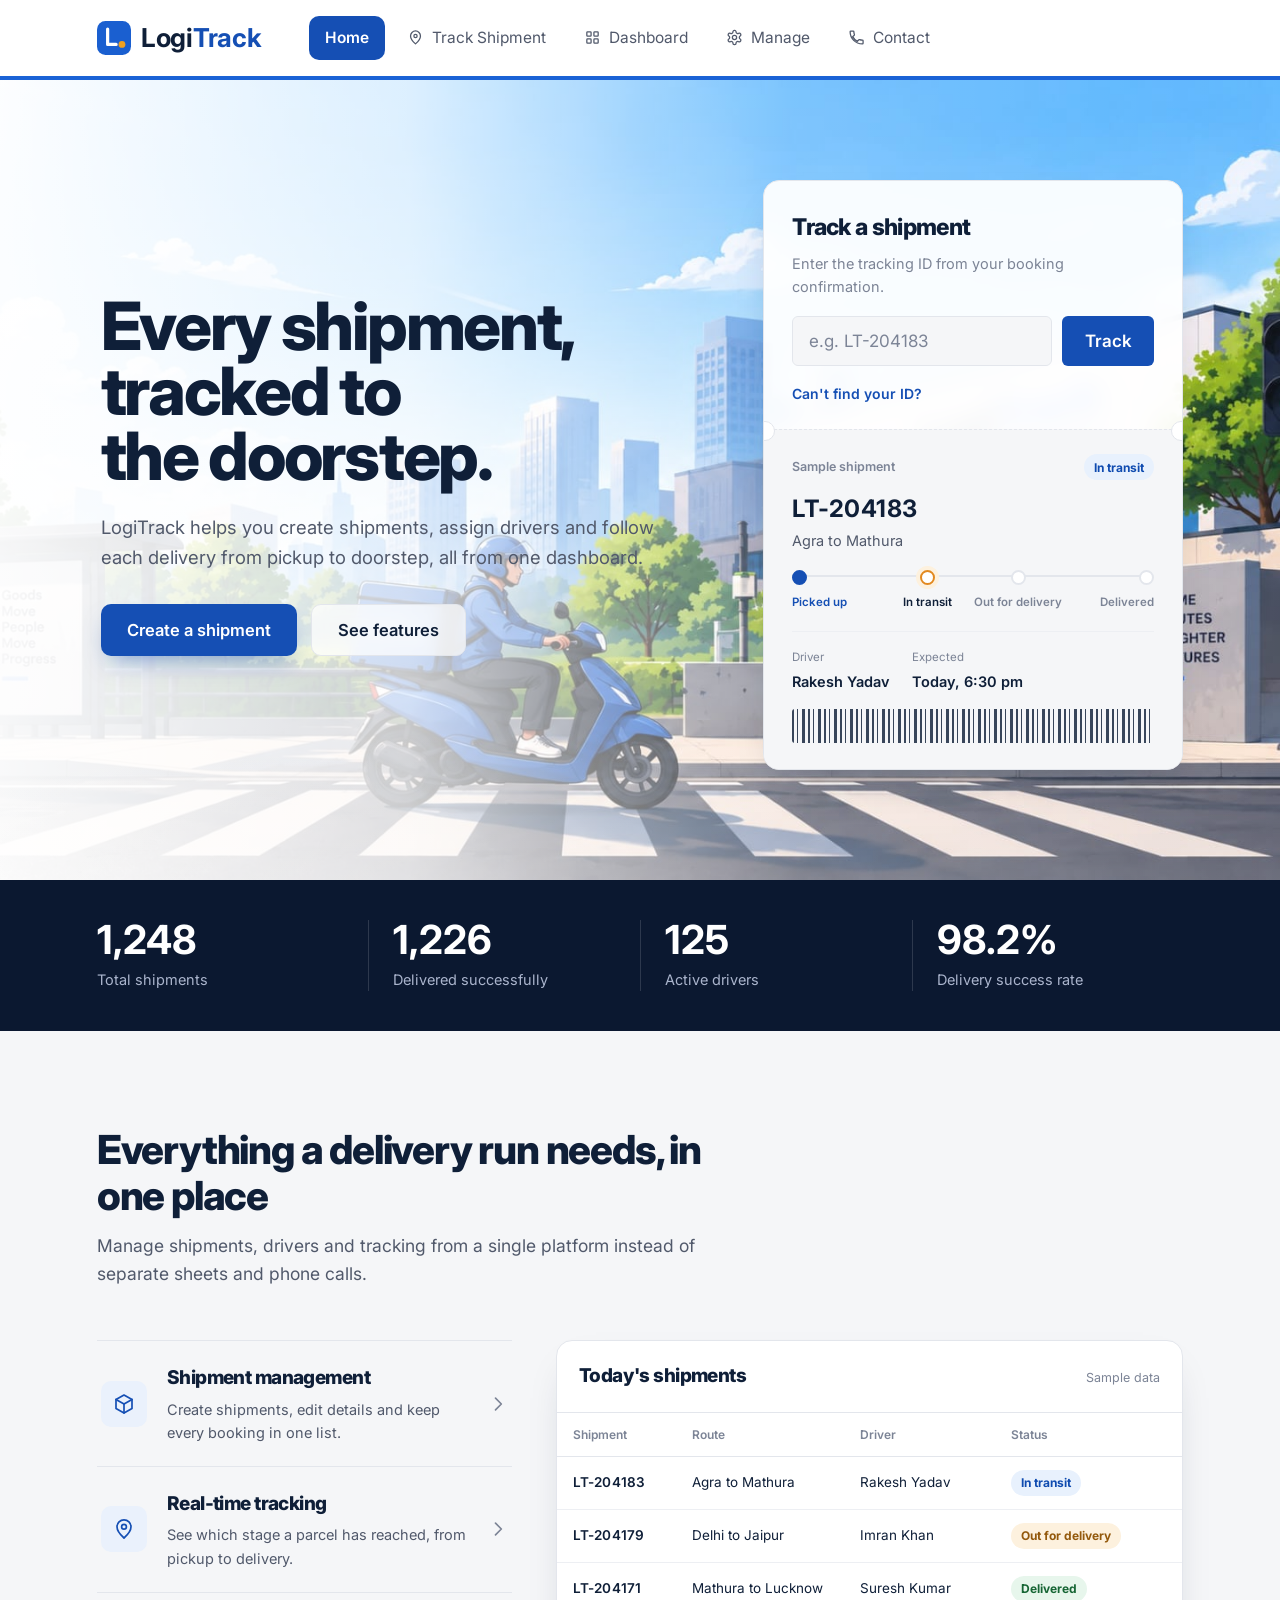
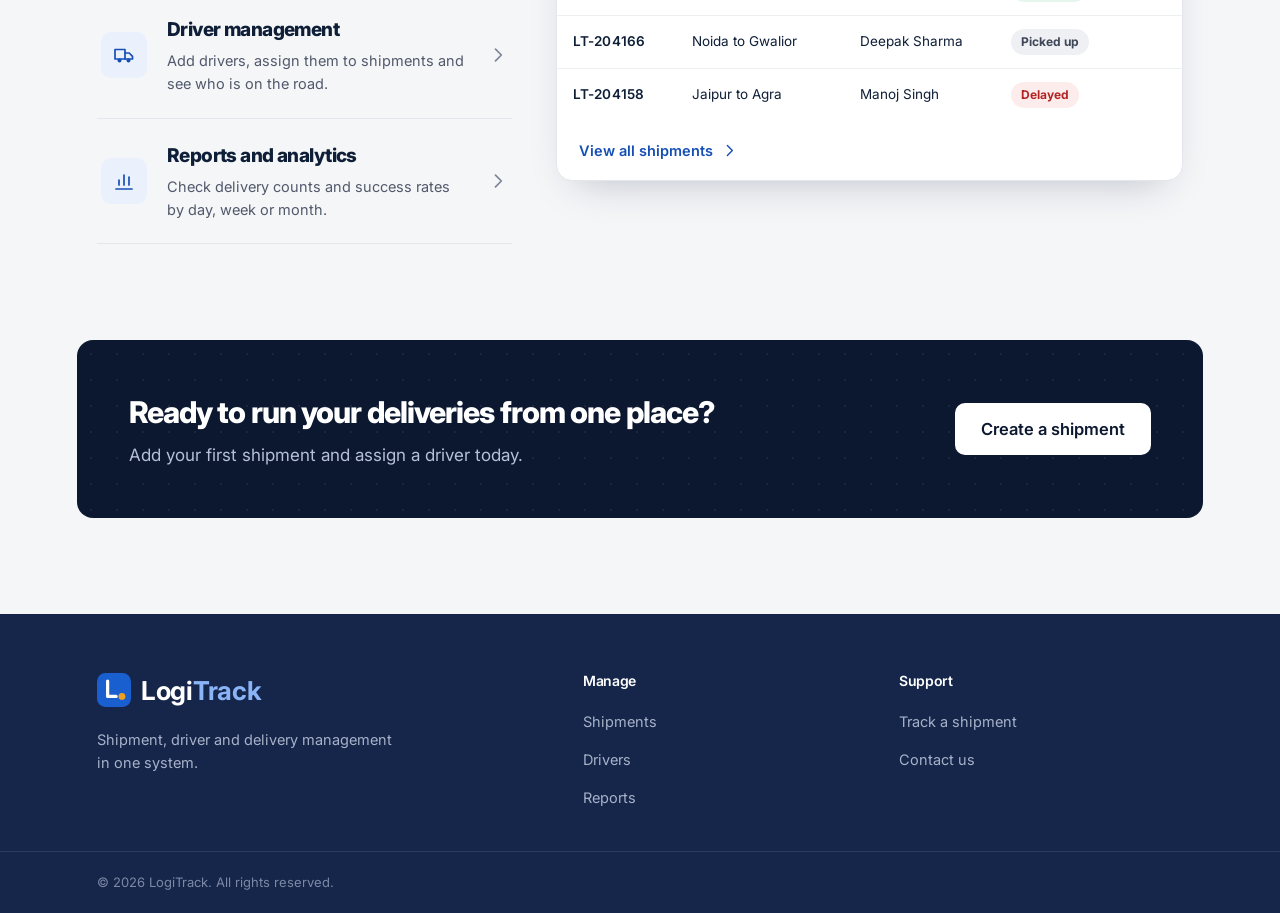
==== commit bfa30f38: "Fix broken homepage links" ====
--- a/index.html
+++ b/index.html
@@ -38,7 +38,8 @@
                 Track Shipment
             </a>
 
-            <a href="shipments.html">
+            <!-- Dashboard -->
+            <a href="dashboard.html">
                 <svg class="nav-icon" viewBox="0 0 24 24" aria-hidden="true">
                     <rect x="4" y="4" width="6" height="6" rx="1"/>
                     <rect x="14" y="4" width="6" height="6" rx="1"/>
@@ -48,7 +49,7 @@
                 Dashboard
             </a>
 
-            <a href="reports.html">
+            <a href="manage.html">
                 <svg class="nav-icon" viewBox="0 0 24 24" aria-hidden="true">
                     <path d="M12.22 2h-.44a2 2 0 0 0-2 2v.18a2 2 0 0 1-1 1.73l-.43.25a2 2 0 0 1-2 0l-.15-.08a2 2 0 0 0-2.73.73l-.22.38a2 2 0 0 0 .73 2.73l.15.09a2 2 0 0 1 1 1.74v.5a2 2 0 0 1-1 1.74l-.15.09a2 2 0 0 0-.73 2.73l.22.38a2 2 0 0 0 2.73.73l.15-.08a2 2 0 0 1 2 0l.43.25a2 2 0 0 1 1 1.73V20a2 2 0 0 0 2 2h.44a2 2 0 0 0 2-2v-.18a2 2 0 0 1 1-1.73l.43-.25a2 2 0 0 1 2 0l.15.08a2 2 0 0 0 2.73-.73l.22-.38a2 2 0 0 0-.73-2.73l-.15-.09a2 2 0 0 1-1-1.74v-.5a2 2 0 0 1 1-1.74l.15-.09a2 2 0 0 0 .73-2.73l-.22-.38a2 2 0 0 0-2.73-.73l-.15.08a2 2 0 0 1-2 0l-.43-.25a2 2 0 0 1-1-1.73V4a2 2 0 0 0-2-2z"/>
                     <circle cx="12" cy="12" r="3"/>
@@ -90,6 +91,7 @@
                 <rect x="1160" y="88" width="46" height="102"/>
                 <rect x="1218" y="128" width="60" height="62"/>
                 <rect x="1300" y="104" width="38" height="86"/>
+
                 <g class="skyline-windows">
                     <rect x="128" y="108" width="6" height="8"/>
                     <rect x="128" y="126" width="6" height="8"/>
@@ -129,47 +131,48 @@
 
             <!-- delivery scooter + rider, flat illustration -->
             <g transform="translate(620 190)">
-            <g class="scooter">
-                <ellipse class="scooter-shadow" cx="65" cy="8" rx="90" ry="9"/>
-
-                <!-- delivery box, sits behind the seat -->
-                <rect class="box" x="0" y="-70" width="44" height="42" rx="6"/>
-                <rect class="box-strap" x="0" y="-52" width="44" height="6"/>
-                <path class="box-mark" d="M12 -55 32 -55 M12 -47 26 -47"/>
-
-                <!-- single-silhouette scooter body -->
-                <path class="body-main" d="
-                    M14 -14
-                    C14 -32 26 -42 42 -42
-                    C50 -42 57 -40 61 -36
-                    C68 -52 85 -63 104 -63
-                    C120 -63 132 -53 130 -38
-                    L127 -14
+                <g class="scooter">
+                    <ellipse class="scooter-shadow" cx="65" cy="8" rx="90" ry="9"/>
+
+                    <!-- delivery box, sits behind the seat -->
+                    <rect class="box" x="0" y="-70" width="44" height="42" rx="6"/>
+                    <rect class="box-strap" x="0" y="-52" width="44" height="6"/>
+                    <path class="box-mark" d="M12 -55 32 -55 M12 -47 26 -47"/>
+
+                    <!-- single-silhouette scooter body -->
+                    <path class="body-main" d="
+                        M14 -14
+                        C14 -32 26 -42 42 -42
+                        C50 -42 57 -40 61 -36
+                        C68 -52 85 -63 104 -63
+                        C120 -63 132 -53 130 -38
+                        L127 -14
                     Z"/>
-                <circle class="headlamp" cx="122" cy="-40" r="5"/>
-
-                <!-- wheels -->
-                <circle class="wheel-tyre" cx="26" cy="0" r="18"/>
-                <circle class="wheel-hub" cx="26" cy="0" r="7"/>
-                <circle class="wheel-tyre" cx="112" cy="0" r="18"/>
-                <circle class="wheel-hub" cx="112" cy="0" r="7"/>
-
-                <!-- handlebar -->
-                <path class="handle-stem" d="M104 -63 108 -85"/>
-                <path class="handle-bar" d="M89 -87 L127 -84"/>
-
-                <!-- rider leg, bent to the footboard -->
-                <path class="rider-dark" d="M56 -36 Q66 -20 82 -13"/>
-                <ellipse class="rider-shoe" cx="84" cy="-12" rx="10" ry="6.5"/>
-
-                <!-- rider torso + arm, one flowing stroke to the handlebar -->
-                <path class="rider-main" d="M56 -36 Q76 -92 112 -83"/>
-
-                <!-- head + helmet -->
-                <circle class="helmet-main" cx="84" cy="-95" r="16"/>
-                <path class="helmet-visor" d="M71 -90 C71 -82 77 -77 84 -77 C91 -77 97 -82 97 -90 L94 -90 C94 -85 90 -82 84 -82 C78 -82 74 -85 74 -90Z"/>
-                <path class="helmet-stripe" d="M70 -102 98 -102"/>
-            </g>
+
+                    <circle class="headlamp" cx="122" cy="-40" r="5"/>
+
+                    <!-- wheels -->
+                    <circle class="wheel-tyre" cx="26" cy="0" r="18"/>
+                    <circle class="wheel-hub" cx="26" cy="0" r="7"/>
+                    <circle class="wheel-tyre" cx="112" cy="0" r="18"/>
+                    <circle class="wheel-hub" cx="112" cy="0" r="7"/>
+
+                    <!-- handlebar -->
+                    <path class="handle-stem" d="M104 -63 108 -85"/>
+                    <path class="handle-bar" d="M89 -87 L127 -84"/>
+
+                    <!-- rider leg, bent to the footboard -->
+                    <path class="rider-dark" d="M56 -36 Q66 -20 82 -13"/>
+                    <ellipse class="rider-shoe" cx="84" cy="-12" rx="10" ry="6.5"/>
+
+                    <!-- rider torso + arm, one flowing stroke to the handlebar -->
+                    <path class="rider-main" d="M56 -36 Q76 -92 112 -83"/>
+
+                    <!-- head + helmet -->
+                    <circle class="helmet-main" cx="84" cy="-95" r="16"/>
+                    <path class="helmet-visor" d="M71 -90 C71 -82 77 -77 84 -77 C91 -77 97 -82 97 -90 L94 -90 C94 -85 90 -82 84 -82 C78 -82 74 -85 74 -90Z"/>
+                    <path class="helmet-stripe" d="M70 -102 98 -102"/>
+                </g>
             </g>
         </svg>
 
@@ -180,8 +183,9 @@
                     LogiTrack helps you create shipments, assign drivers and follow each delivery
                     from pickup to doorstep, all from one dashboard.
                 </p>
+
                 <div class="hero-actions">
-                    <a href="shipments.html" class="btn btn-primary">Create a shipment</a>
+                    <a href="manage.html" class="btn btn-primary">Create a shipment</a>
                     <a href="#features" class="btn btn-ghost">See features</a>
                 </div>
             </div>
@@ -222,6 +226,7 @@
                             <dt>Driver</dt>
                             <dd>Rakesh Yadav</dd>
                         </div>
+
                         <div>
                             <dt>Expected</dt>
                             <dd>Today, 6:30 pm</dd>
@@ -233,7 +238,6 @@
             </div>
         </div>
     </section>
-
 
     <!-- ================= STATS ================= -->
     <section class="stats" aria-label="LogiTrack in numbers">
@@ -242,14 +246,17 @@
                 <dt>Total shipments</dt>
                 <dd>1,248</dd>
             </div>
+
             <div class="stat">
                 <dt>Delivered successfully</dt>
                 <dd>1,226</dd>
             </div>
+
             <div class="stat">
                 <dt>Active drivers</dt>
                 <dd>125</dd>
             </div>
+
             <div class="stat">
                 <dt>Delivery success rate</dt>
                 <dd>98.2%</dd>
@@ -257,7 +264,6 @@
         </dl>
     </section>
 
-
     <!-- ================= FEATURES ================= -->
     <section class="features" id="features" aria-labelledby="features-title">
         <div class="container">
@@ -270,8 +276,9 @@
             <div class="features-layout">
 
                 <ul class="feature-list">
+
                     <li>
-                        <a href="shipments.html" class="feature">
+                        <a href="manage.html" class="feature">
                             <span class="feature-icon">
                                 <svg viewBox="0 0 24 24" aria-hidden="true">
                                     <path d="M12 3 4 7.5v9L12 21l8-4.5v-9L12 3Z"/>
@@ -279,11 +286,15 @@
                                     <path d="M12 12v9"/>
                                 </svg>
                             </span>
+
                             <span class="feature-body">
                                 <h3>Shipment management</h3>
                                 <p>Create shipments, edit details and keep every booking in one list.</p>
                             </span>
-                            <svg class="feature-arrow" viewBox="0 0 24 24" aria-hidden="true"><path d="m9 5 7 7-7 7"/></svg>
+
+                            <svg class="feature-arrow" viewBox="0 0 24 24" aria-hidden="true">
+                                <path d="m9 5 7 7-7 7"/>
+                            </svg>
                         </a>
                     </li>
 
@@ -295,16 +306,20 @@
                                     <circle cx="12" cy="9.8" r="2.4"/>
                                 </svg>
                             </span>
+
                             <span class="feature-body">
                                 <h3>Real-time tracking</h3>
                                 <p>See which stage a parcel has reached, from pickup to delivery.</p>
                             </span>
-                            <svg class="feature-arrow" viewBox="0 0 24 24" aria-hidden="true"><path d="m9 5 7 7-7 7"/></svg>
+
+                            <svg class="feature-arrow" viewBox="0 0 24 24" aria-hidden="true">
+                                <path d="m9 5 7 7-7 7"/>
+                            </svg>
                         </a>
                     </li>
 
                     <li>
-                        <a href="drivers.html" class="feature">
+                        <a href="manage.html" class="feature">
                             <span class="feature-icon">
                                 <svg viewBox="0 0 24 24" aria-hidden="true">
                                     <path d="M3 6.5h10V16H3z"/>
@@ -313,29 +328,38 @@
                                     <circle class="wheel" cx="16.5" cy="17.5" r="2"/>
                                 </svg>
                             </span>
+
                             <span class="feature-body">
                                 <h3>Driver management</h3>
                                 <p>Add drivers, assign them to shipments and see who is on the road.</p>
                             </span>
-                            <svg class="feature-arrow" viewBox="0 0 24 24" aria-hidden="true"><path d="m9 5 7 7-7 7"/></svg>
+
+                            <svg class="feature-arrow" viewBox="0 0 24 24" aria-hidden="true">
+                                <path d="m9 5 7 7-7 7"/>
+                            </svg>
                         </a>
                     </li>
 
                     <li>
-                        <a href="reports.html" class="feature">
+                        <a href="dashboard.html" class="feature">
                             <span class="feature-icon">
                                 <svg viewBox="0 0 24 24" aria-hidden="true">
                                     <path d="M4 20h16"/>
                                     <path d="M7 16v-5M12 16V6M17 16v-8"/>
                                 </svg>
                             </span>
+
                             <span class="feature-body">
                                 <h3>Reports and analytics</h3>
                                 <p>Check delivery counts and success rates by day, week or month.</p>
                             </span>
-                            <svg class="feature-arrow" viewBox="0 0 24 24" aria-hidden="true"><path d="m9 5 7 7-7 7"/></svg>
+
+                            <svg class="feature-arrow" viewBox="0 0 24 24" aria-hidden="true">
+                                <path d="m9 5 7 7-7 7"/>
+                            </svg>
                         </a>
                     </li>
+
                 </ul>
 
                 <!-- Sample dispatch board -->
@@ -348,6 +372,7 @@
                     <div class="board-scroll">
                         <table>
                             <caption class="visually-hidden">Sample list of today's shipments</caption>
+
                             <thead>
                                 <tr>
                                     <th scope="col">Shipment</th>
@@ -356,6 +381,7 @@
                                     <th scope="col">Status</th>
                                 </tr>
                             </thead>
+
                             <tbody>
                                 <tr>
                                     <th scope="row">LT-204183</th>
@@ -363,24 +389,28 @@
                                     <td class="col-driver">Rakesh Yadav</td>
                                     <td><span class="status status-transit">In transit</span></td>
                                 </tr>
+
                                 <tr>
                                     <th scope="row">LT-204179</th>
                                     <td>Delhi to Jaipur</td>
                                     <td class="col-driver">Imran Khan</td>
                                     <td><span class="status status-out">Out for delivery</span></td>
                                 </tr>
+
                                 <tr>
                                     <th scope="row">LT-204171</th>
                                     <td>Mathura to Lucknow</td>
                                     <td class="col-driver">Suresh Kumar</td>
                                     <td><span class="status status-done">Delivered</span></td>
                                 </tr>
+
                                 <tr>
                                     <th scope="row">LT-204166</th>
                                     <td>Noida to Gwalior</td>
                                     <td class="col-driver">Deepak Sharma</td>
                                     <td><span class="status status-picked">Picked up</span></td>
                                 </tr>
+
                                 <tr>
                                     <th scope="row">LT-204158</th>
                                     <td>Jaipur to Agra</td>
@@ -392,9 +422,11 @@
                     </div>
 
                     <div class="board-foot">
-                        <a href="shipments.html" class="board-link">
+                        <a href="manage.html" class="board-link">
                             View all shipments
-                            <svg viewBox="0 0 24 24" aria-hidden="true"><path d="m9 5 7 7-7 7"/></svg>
+                            <svg viewBox="0 0 24 24" aria-hidden="true">
+                                <path d="m9 5 7 7-7 7"/>
+                            </svg>
                         </a>
                     </div>
                 </div>
@@ -402,7 +434,6 @@
             </div>
         </div>
     </section>
-
 
     <!-- ================= CTA ================= -->
     <section class="cta-wrap" aria-labelledby="cta-title">
@@ -411,16 +442,17 @@
                 <h2 id="cta-title">Ready to run your deliveries from one place?</h2>
                 <p>Add your first shipment and assign a driver today.</p>
             </div>
-            <a href="shipments.html" class="btn btn-light">Create a shipment</a>
+
+            <a href="manage.html" class="btn btn-light">Create a shipment</a>
         </div>
     </section>
 
 </main>
-
 
 <!-- ================= FOOTER ================= -->
 <footer class="site-footer">
     <div class="container footer-grid">
+
         <div class="footer-brand">
             <a href="index.html" class="logo" aria-label="LogiTrack home">
                 <svg class="logo-mark" viewBox="0 0 32 32" aria-hidden="true">
@@ -430,26 +462,30 @@
                 </svg>
                 <span class="logo-word">Logi<b>Track</b></span>
             </a>
+
             <p>Shipment, driver and delivery management in one system.</p>
         </div>
 
         <nav class="footer-col" aria-label="Manage">
             <h2>Manage</h2>
+
             <ul>
-                <li><a href="shipments.html">Shipments</a></li>
-                <li><a href="drivers.html">Drivers</a></li>
-                <li><a href="reports.html">Reports</a></li>
+                <li><a href="manage.html">Shipments</a></li>
+                <li><a href="manage.html">Drivers</a></li>
+                <li><a href="manage.html">Reports</a></li>
             </ul>
         </nav>
 
         <nav class="footer-col" aria-label="Support">
             <h2>Support</h2>
+
             <ul>
                 <li><a href="tracking.html">Track a shipment</a></li>
                 <li><a href="contact.html">Contact us</a></li>
-                <li><a href="login.html">Login</a></li>
+                
             </ul>
         </nav>
+
     </div>
 
     <div class="footer-bottom">
@@ -459,12 +495,12 @@
     </div>
 </footer>
 
-
 <script>
 document.addEventListener("DOMContentLoaded", () => {
     const header = document.querySelector(".site-header");
     const toggle = document.querySelector(".menu-toggle");
     const nav = document.querySelector("#main-nav");
+
     if (!header || !toggle || !nav) return;
 
     toggle.addEventListener("click", () => {
@@ -484,4 +520,4 @@
 </script>
 
 </body>
-</html>+</html>
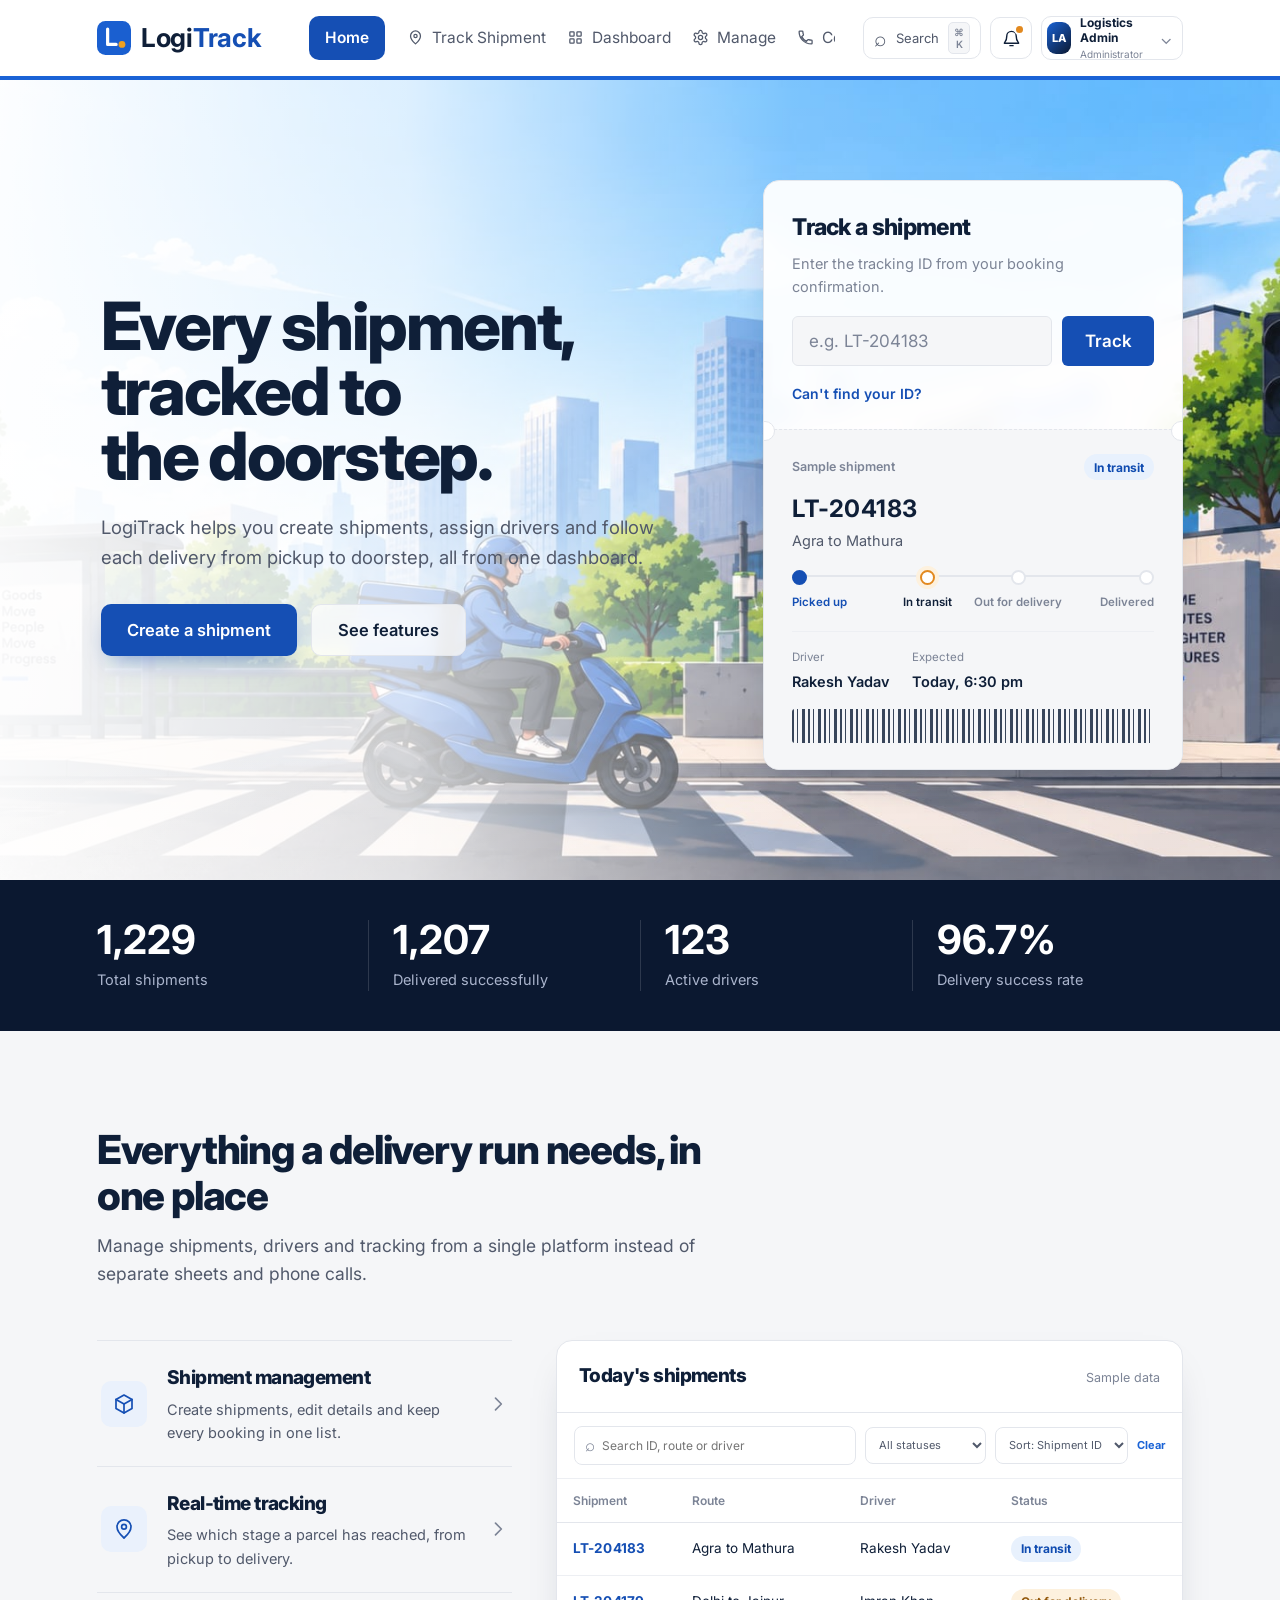
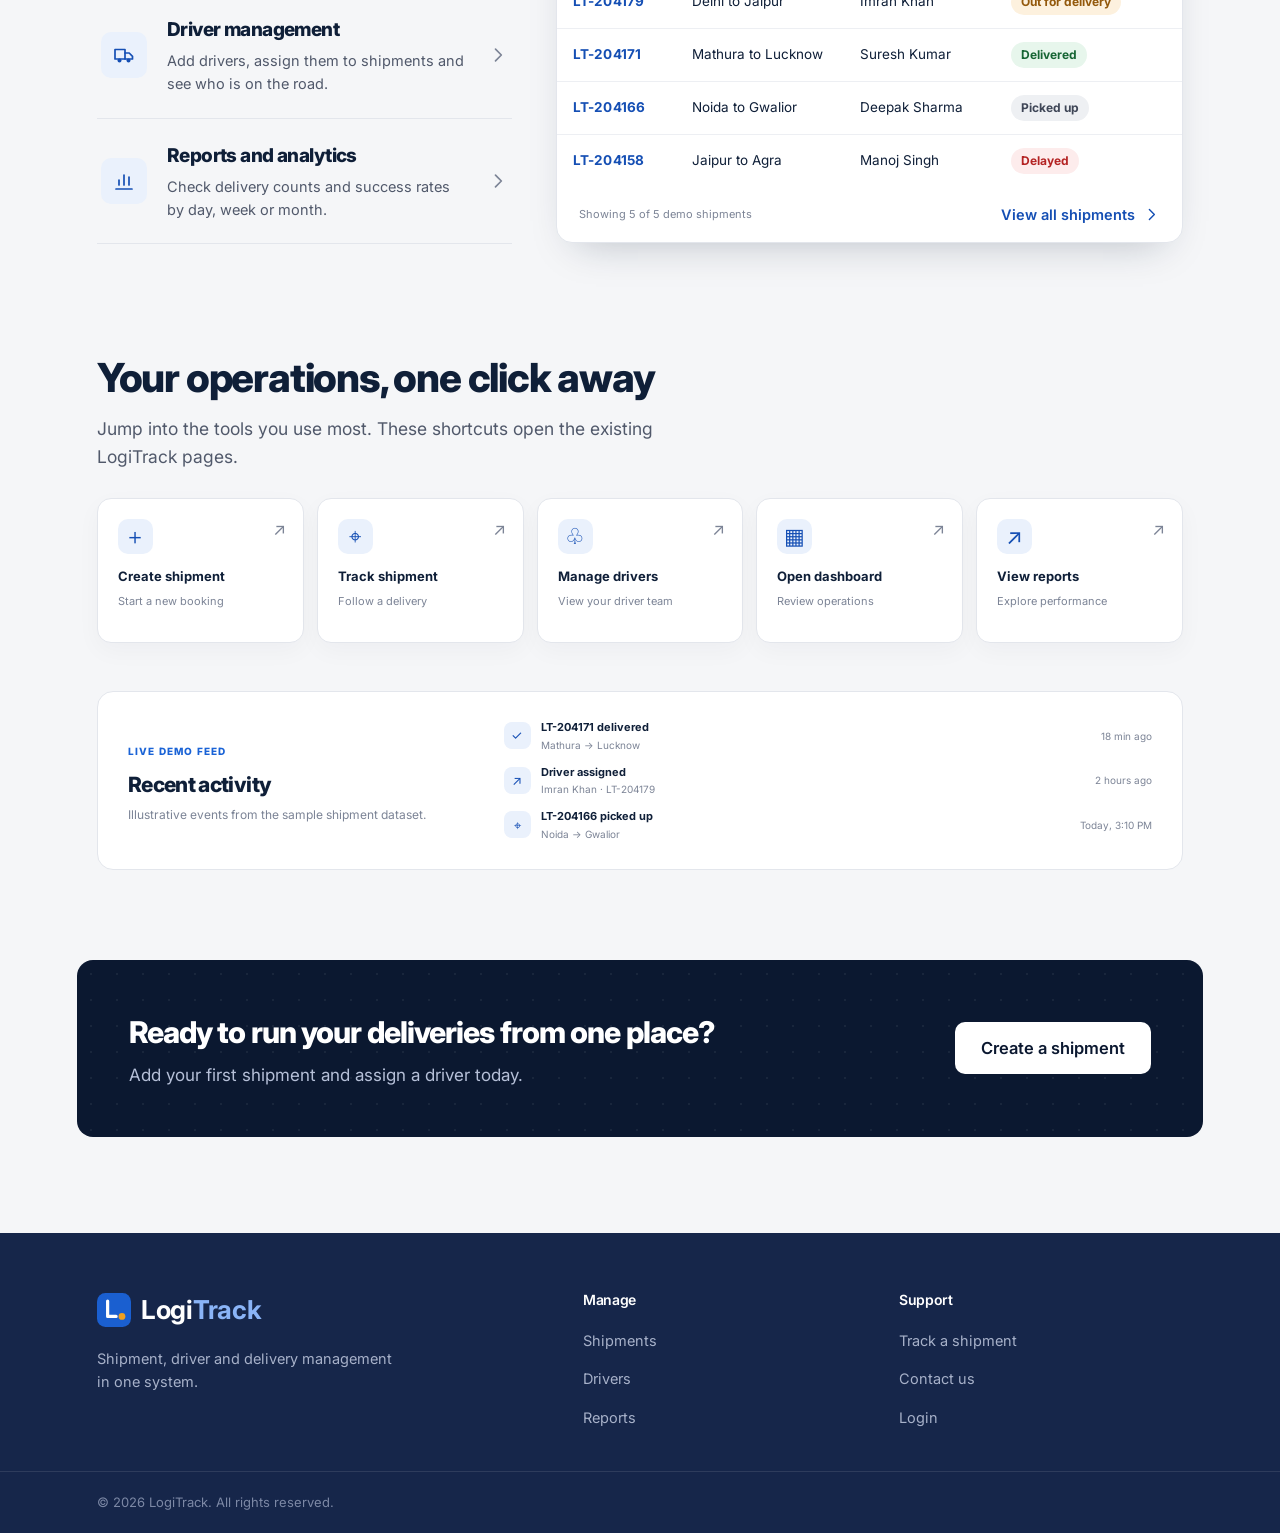
==== commit 5ab4e426: "feat: upgrade homepage and navbar functionality" ====
--- a/index.html
+++ b/index.html
@@ -49,7 +49,7 @@
                 Dashboard
             </a>
 
-            <a href="manage.html">
+            <a href="reports.html">
                 <svg class="nav-icon" viewBox="0 0 24 24" aria-hidden="true">
                     <path d="M12.22 2h-.44a2 2 0 0 0-2 2v.18a2 2 0 0 1-1 1.73l-.43.25a2 2 0 0 1-2 0l-.15-.08a2 2 0 0 0-2.73.73l-.22.38a2 2 0 0 0 .73 2.73l.15.09a2 2 0 0 1 1 1.74v.5a2 2 0 0 1-1 1.74l-.15.09a2 2 0 0 0-.73 2.73l.22.38a2 2 0 0 0 2.73.73l.15-.08a2 2 0 0 1 2 0l.43.25a2 2 0 0 1 1 1.73V20a2 2 0 0 0 2 2h.44a2 2 0 0 0 2-2v-.18a2 2 0 0 1 1-1.73l.43-.25a2 2 0 0 1 2 0l.15.08a2 2 0 0 0 2.73-.73l.22-.38a2 2 0 0 0-.73-2.73l-.15-.09a2 2 0 0 1-1-1.74v-.5a2 2 0 0 1 1-1.74l.15-.09a2 2 0 0 0 .73-2.73l-.22-.38a2 2 0 0 0-2.73-.73l-.15.08a2 2 0 0 1-2 0l-.43-.25a2 2 0 0 1-1-1.73V4a2 2 0 0 0-2-2z"/>
                     <circle cx="12" cy="12" r="3"/>
@@ -64,6 +64,37 @@
                 Contact
             </a>
         </nav>
+
+        <div class="header-tools" aria-label="Quick tools">
+            <button class="tool-button command-trigger" type="button" aria-label="Open search (Command K)" data-command-open>
+                <span aria-hidden="true">⌕</span><span class="tool-label">Search</span><kbd>⌘ K</kbd>
+            </button>
+            <div class="tool-popover-wrap">
+                <button class="icon-button" type="button" aria-label="Notifications" aria-expanded="false" data-notifications-toggle>
+                    <svg viewBox="0 0 24 24" aria-hidden="true"><path d="M18 9a6 6 0 0 0-12 0c0 7-3 7-3 9h18c0-2-3-2-3-9M10 21h4"/></svg>
+                    <span class="unread-dot" data-unread-dot></span>
+                </button>
+                <section class="popover-panel notifications-panel" data-notifications-panel hidden aria-label="Notifications">
+                    <div class="popover-heading"><div><strong>Notifications</strong><small>Demo activity</small></div><button type="button" class="text-action" data-mark-all>Mark all read</button></div>
+                    <div class="notification-list" data-notification-list></div>
+                    <button type="button" class="popover-footer-action" data-clear-notifications>Clear notifications</button>
+                </section>
+            </div>
+            <div class="tool-popover-wrap profile-wrap">
+                <button class="profile-trigger" type="button" aria-expanded="false" data-profile-toggle>
+                    <span class="avatar">LA</span><span class="profile-copy"><strong>Logistics Admin</strong><small>Administrator</small></span>
+                    <span class="chevron" aria-hidden="true">⌄</span>
+                </button>
+                <section class="popover-panel profile-panel" data-profile-panel hidden aria-label="Profile menu">
+                    <div class="profile-summary"><span class="avatar avatar-large">LA</span><span><strong>Logistics Admin</strong><small>Demo administrator</small></span></div>
+                    <a href="dashboard.html">My Profile <span>↗</span></a>
+                    <a href="dashboard.html">Account Settings <span>↗</span></a>
+                    <button type="button" data-theme-toggle><span data-theme-label>Switch to dark mode</span><span>◐</span></button>
+                    <a href="contact.html">Help &amp; Support <span>↗</span></a>
+                    <button type="button" data-demo-session>End demo session <span>↗</span></button>
+                </section>
+            </div>
+        </div>
 
         <button class="menu-toggle" type="button" aria-label="Open navigation" aria-expanded="false" aria-controls="main-nav">
             <span></span><span></span><span></span>
@@ -185,7 +216,7 @@
                 </p>
 
                 <div class="hero-actions">
-                    <a href="manage.html" class="btn btn-primary">Create a shipment</a>
+                    <a href="shipments.html" class="btn btn-primary">Create a shipment</a>
                     <a href="#features" class="btn btn-ghost">See features</a>
                 </div>
             </div>
@@ -198,11 +229,14 @@
 
                     <form class="track-form" action="tracking.html" method="get">
                         <label class="visually-hidden" for="trackingId">Tracking ID</label>
-                        <input id="trackingId" name="trackingId" type="text" placeholder="e.g. LT-204183" autocomplete="off" required>
-                        <button type="submit">Track</button>
+                        <input id="trackingId" name="trackingId" type="text" placeholder="e.g. LT-204183" autocomplete="off" list="tracking-suggestions" required>
+                        <datalist id="tracking-suggestions"><option value="LT-204183"><option value="LT-204179"><option value="LT-204171"><option value="LT-204166"><option value="LT-204158"></datalist>
+                        <button type="button" class="track-clear" data-track-clear aria-label="Clear tracking ID" hidden>×</button>
+                        <button type="submit" data-track-submit>Track</button>
                     </form>
 
                     <a href="contact.html" class="help-link">Can't find your ID?</a>
+                    <div class="recent-searches" data-recent-searches hidden></div>
                 </div>
 
                 <div class="waybill-bottom">
@@ -244,22 +278,22 @@
         <dl class="stats-list">
             <div class="stat">
                 <dt>Total shipments</dt>
-                <dd>1,248</dd>
+                <dd data-count="1248">1,248</dd>
             </div>
 
             <div class="stat">
                 <dt>Delivered successfully</dt>
-                <dd>1,226</dd>
+                <dd data-count="1226">1,226</dd>
             </div>
 
             <div class="stat">
                 <dt>Active drivers</dt>
-                <dd>125</dd>
+                <dd data-count="125">125</dd>
             </div>
 
             <div class="stat">
                 <dt>Delivery success rate</dt>
-                <dd>98.2%</dd>
+                <dd data-count="98.2" data-suffix="%">98.2%</dd>
             </div>
         </dl>
     </section>
@@ -278,7 +312,7 @@
                 <ul class="feature-list">
 
                     <li>
-                        <a href="manage.html" class="feature">
+                        <a href="shipments.html" class="feature">
                             <span class="feature-icon">
                                 <svg viewBox="0 0 24 24" aria-hidden="true">
                                     <path d="M12 3 4 7.5v9L12 21l8-4.5v-9L12 3Z"/>
@@ -319,7 +353,7 @@
                     </li>
 
                     <li>
-                        <a href="manage.html" class="feature">
+                        <a href="drivers.html" class="feature">
                             <span class="feature-icon">
                                 <svg viewBox="0 0 24 24" aria-hidden="true">
                                     <path d="M3 6.5h10V16H3z"/>
@@ -341,7 +375,7 @@
                     </li>
 
                     <li>
-                        <a href="dashboard.html" class="feature">
+                        <a href="reports.html" class="feature">
                             <span class="feature-icon">
                                 <svg viewBox="0 0 24 24" aria-hidden="true">
                                     <path d="M4 20h16"/>
@@ -369,6 +403,12 @@
                         <span>Sample data</span>
                     </div>
 
+                    <div class="board-controls">
+                        <label class="board-search"><span class="visually-hidden">Search shipments</span><span aria-hidden="true">⌕</span><input type="search" placeholder="Search ID, route or driver" data-board-search></label>
+                        <select aria-label="Filter by shipment status" data-board-filter><option value="all">All statuses</option><option>In transit</option><option>Out for delivery</option><option>Delivered</option><option>Picked up</option><option>Delayed</option></select>
+                        <select aria-label="Sort shipments" data-board-sort><option value="id">Sort: Shipment ID</option><option value="route">Sort: Route</option><option value="status">Sort: Status</option></select>
+                        <button type="button" class="clear-filters" data-board-clear>Clear</button>
+                    </div>
                     <div class="board-scroll">
                         <table>
                             <caption class="visually-hidden">Sample list of today's shipments</caption>
@@ -382,7 +422,7 @@
                                 </tr>
                             </thead>
 
-                            <tbody>
+                            <tbody data-shipment-rows>
                                 <tr>
                                     <th scope="row">LT-204183</th>
                                     <td>Agra to Mathura</td>
@@ -422,7 +462,8 @@
                     </div>
 
                     <div class="board-foot">
-                        <a href="manage.html" class="board-link">
+                        <span class="board-result-count" data-board-count>Showing 5 demo shipments</span>
+                        <a href="shipments.html" class="board-link">
                             View all shipments
                             <svg viewBox="0 0 24 24" aria-hidden="true">
                                 <path d="m9 5 7 7-7 7"/>
@@ -435,6 +476,20 @@
         </div>
     </section>
 
+    <section class="quick-actions-section" aria-labelledby="quick-actions-title">
+        <div class="container">
+            <div class="section-head compact-head"><h2 id="quick-actions-title">Your operations, one click away</h2><p>Jump into the tools you use most. These shortcuts open the existing LogiTrack pages.</p></div>
+            <div class="quick-actions-grid">
+                <a class="quick-action-card" href="shipments.html"><span class="quick-action-icon">＋</span><strong>Create shipment</strong><small>Start a new booking</small><span class="quick-action-arrow">↗</span></a>
+                <a class="quick-action-card" href="tracking.html"><span class="quick-action-icon">⌖</span><strong>Track shipment</strong><small>Follow a delivery</small><span class="quick-action-arrow">↗</span></a>
+                <a class="quick-action-card" href="drivers.html"><span class="quick-action-icon">♧</span><strong>Manage drivers</strong><small>View your driver team</small><span class="quick-action-arrow">↗</span></a>
+                <a class="quick-action-card" href="dashboard.html"><span class="quick-action-icon">▦</span><strong>Open dashboard</strong><small>Review operations</small><span class="quick-action-arrow">↗</span></a>
+                <a class="quick-action-card" href="reports.html"><span class="quick-action-icon">↗</span><strong>View reports</strong><small>Explore performance</small><span class="quick-action-arrow">↗</span></a>
+            </div>
+            <div class="activity-strip"><div><span class="eyebrow">LIVE DEMO FEED</span><h3>Recent activity</h3><p>Illustrative events from the sample shipment dataset.</p></div><ul data-activity-feed></ul></div>
+        </div>
+    </section>
+
     <!-- ================= CTA ================= -->
     <section class="cta-wrap" aria-labelledby="cta-title">
         <div class="cta">
@@ -443,7 +498,7 @@
                 <p>Add your first shipment and assign a driver today.</p>
             </div>
 
-            <a href="manage.html" class="btn btn-light">Create a shipment</a>
+            <a href="shipments.html" class="btn btn-light">Create a shipment</a>
         </div>
     </section>
 
@@ -470,9 +525,9 @@
             <h2>Manage</h2>
 
             <ul>
-                <li><a href="manage.html">Shipments</a></li>
-                <li><a href="manage.html">Drivers</a></li>
-                <li><a href="manage.html">Reports</a></li>
+                <li><a href="shipments.html">Shipments</a></li>
+                <li><a href="drivers.html">Drivers</a></li>
+                <li><a href="reports.html">Reports</a></li>
             </ul>
         </nav>
 
@@ -482,7 +537,7 @@
             <ul>
                 <li><a href="tracking.html">Track a shipment</a></li>
                 <li><a href="contact.html">Contact us</a></li>
-                
+                <li><a href="login.html">Login</a></li>
             </ul>
         </nav>
 
@@ -495,29 +550,19 @@
     </div>
 </footer>
 
-<script>
-document.addEventListener("DOMContentLoaded", () => {
-    const header = document.querySelector(".site-header");
-    const toggle = document.querySelector(".menu-toggle");
-    const nav = document.querySelector("#main-nav");
-
-    if (!header || !toggle || !nav) return;
-
-    toggle.addEventListener("click", () => {
-        const open = header.classList.toggle("nav-open");
-        toggle.setAttribute("aria-expanded", String(open));
-        toggle.setAttribute("aria-label", open ? "Close navigation" : "Open navigation");
-    });
-
-    nav.querySelectorAll("a").forEach(link => {
-        link.addEventListener("click", () => {
-            header.classList.remove("nav-open");
-            toggle.setAttribute("aria-expanded", "false");
-            toggle.setAttribute("aria-label", "Open navigation");
-        });
-    });
-});
-</script>
+<div class="command-backdrop" data-command-backdrop hidden>
+    <section class="command-dialog" role="dialog" aria-modal="true" aria-labelledby="command-title" aria-describedby="command-help">
+        <div class="command-search-row"><span aria-hidden="true">⌕</span><input type="search" placeholder="Search pages, shipments and actions..." data-command-input aria-label="Search commands"><kbd>ESC</kbd></div>
+        <h2 id="command-title" class="visually-hidden">Quick search</h2>
+        <p id="command-help" class="command-hint">Navigate anywhere in LogiTrack. Use ↑ ↓ to move and Enter to select.</p>
+        <div class="command-results" data-command-results></div>
+        <div class="command-bottom"><span>LOGITRACK QUICK NAVIGATION</span><span><kbd>↑</kbd><kbd>↓</kbd> Navigate <kbd>↵</kbd> Open</span></div>
+    </section>
+</div>
+<div class="toast-region" data-toast-region aria-live="polite" aria-atomic="false"></div>
+<button class="back-to-top" type="button" aria-label="Back to top" data-back-to-top>↑</button>
+<div class="scroll-progress" data-scroll-progress></div>
+<script src="script.js" defer></script>
 
 </body>
-</html>
+</html>
--- a/style.css
+++ b/style.css
@@ -1181,3 +1181,124 @@
         backdrop-filter: blur(12px);
     }
 }
+
+
+/* ===== LogiTrack premium interaction layer ===== */
+:root { --surface: #fff; --surface-muted:#f5f7fb; --panel-border:#e4e9f1; }
+html[data-theme="dark"] {
+  color-scheme:dark; --ink:#edf3ff; --ink-soft:#b0bdd2; --ink-faint:#8998b2;
+  --paper:#101a2d; --white:#17243a; --line:#2a3a55; --line-soft:#22324b;
+  --blue-tint:#1b3154; --amber-tint:#3b2d1b; --surface:#17243a; --surface-muted:#111e32; --panel-border:#2a3a55;
+}
+html[data-theme="dark"] body { background:var(--paper); color:var(--ink); }
+html[data-theme="dark"] .site-header, html[data-theme="dark"] .waybill, html[data-theme="dark"] .feature,
+html[data-theme="dark"] .board, html[data-theme="dark"] .quick-action-card { background:var(--white); color:var(--ink); }
+html[data-theme="dark"] .hero::before { background:linear-gradient(90deg,rgba(10,20,38,.96),rgba(10,20,38,.78) 32%,rgba(10,20,38,.2) 70%,rgba(10,20,38,.05)); }
+html[data-theme="dark"] .hero h1, html[data-theme="dark"] .hero-lead { color:#f3f7ff; }
+html[data-theme="dark"] .waybill-bottom, html[data-theme="dark"] .track-form input { background:#111e32; }
+html[data-theme="dark"] .nav a:hover, html[data-theme="dark"] .profile-panel a:hover { background:#223552; }
+html[data-theme="dark"] .btn-ghost { color:#edf3ff; border-color:#62718a; background:rgba(16,26,45,.72); }
+html[data-theme="dark"] .stats { background:#070f1e; }
+html[data-theme="dark"] .section-head h2, html[data-theme="dark"] .feature-body h3, html[data-theme="dark"] .board-head h3 { color:var(--ink); }
+html[data-theme="dark"] .board-controls input, html[data-theme="dark"] .board-controls select { background:#101a2d;color:var(--ink);border-color:var(--line); }
+html[data-theme="dark"] .popover-panel, html[data-theme="dark"] .command-dialog { background:#17243a;color:var(--ink);border-color:#34445e; }
+html[data-theme="dark"] .notification-item:hover, html[data-theme="dark"] .command-result:hover, html[data-theme="dark"] .command-result.is-active { background:#223552; }
+.header-inner { transition:min-height .22s ease,padding .22s ease; }
+.site-header.is-scrolled { box-shadow:0 10px 28px rgba(10,28,55,.11); }
+.site-header.is-scrolled .header-inner { min-height:62px; }
+.site-header.scrolling-down .header-inner { min-height:58px; }
+.header-tools { display:flex; align-items:center; gap:9px; margin-left:auto; }
+.tool-button,.icon-button,.profile-trigger { border:1px solid var(--line); background:var(--white); color:var(--ink); border-radius:10px; cursor:pointer; }
+.tool-button { height:42px; display:flex; align-items:center; gap:9px; padding:0 10px; font-size:13px; color:var(--ink-soft); }
+.tool-button>span:first-child { font-size:21px; line-height:1; }
+.tool-button kbd,.command-bottom kbd,.command-search-row kbd { font:600 10px var(--font-text); color:var(--ink-faint); background:var(--paper); border:1px solid var(--line); border-radius:5px; padding:3px 5px; }
+.icon-button { width:42px;height:42px;display:grid;place-items:center;position:relative; }
+.icon-button svg { width:19px;height:19px;fill:none;stroke:currentColor;stroke-width:1.8;stroke-linecap:round;stroke-linejoin:round; }
+.unread-dot { position:absolute;right:8px;top:8px;width:7px;height:7px;border-radius:50%;background:transparent; }
+.unread-dot.has-unread { background:#e2891f;box-shadow:0 0 0 2px var(--white); }
+.profile-trigger { height:44px;display:flex;align-items:center;gap:9px;padding:4px 10px 4px 5px;text-align:left; }
+.avatar { width:32px;height:32px;display:grid;place-items:center;border-radius:9px;background:linear-gradient(135deg,#1a63d6,#0b1830);color:#fff;font-size:11px;font-weight:800; }
+.profile-copy,.profile-summary>span:last-child { display:flex;flex-direction:column;line-height:1.25; }
+.profile-copy strong,.profile-summary strong { font-size:12px; }
+.profile-copy small,.profile-summary small { color:var(--ink-faint);font-size:10px;margin-top:3px; }
+.chevron { color:var(--ink-faint);font-size:16px; }
+.tool-popover-wrap { position:relative; }
+.popover-panel { position:absolute;right:0;top:calc(100% + 13px);z-index:1200;width:340px;background:var(--white);border:1px solid var(--line);border-radius:15px;box-shadow:0 22px 60px rgba(15,31,56,.2);color:var(--ink);overflow:hidden; }
+.popover-panel[hidden],.command-backdrop[hidden],.recent-searches[hidden] { display:none; }
+.popover-heading { display:flex;justify-content:space-between;align-items:center;padding:17px 18px;border-bottom:1px solid var(--line); }
+.popover-heading>div,.popover-heading small { display:block; }
+.popover-heading strong { font-size:14px; }.popover-heading small { color:var(--ink-faint);font-size:11px; }
+.text-action,.popover-footer-action { border:0;background:none;color:var(--blue-500);font-size:11px;font-weight:700;cursor:pointer; }
+.notification-item { width:100%;display:flex;gap:11px;text-align:left;padding:13px 17px;border:0;border-bottom:1px solid var(--line-soft);background:transparent;color:var(--ink);cursor:pointer; }
+.notification-item:hover { background:var(--surface-muted); }.notification-item.is-read { opacity:.62; }
+.notification-indicator { flex:0 0 7px;height:7px;border-radius:50%;background:var(--blue-500);margin-top:6px; }
+.notification-item.is-read .notification-indicator { background:var(--line); }
+.notification-item strong,.notification-item small,.notification-item time { display:block; }
+.notification-item strong { font-size:12px; }.notification-item small { font-size:11px;color:var(--ink-soft);margin:2px 0; }.notification-item time {font-size:10px;color:var(--ink-faint);}
+.notification-empty { padding:25px;text-align:center;color:var(--ink-faint);font-size:12px; }
+.popover-footer-action { width:100%;padding:13px;border-top:1px solid var(--line-soft); }
+.profile-panel { width:245px;padding:8px; }.profile-summary { display:flex;gap:10px;align-items:center;padding:10px 9px 14px;border-bottom:1px solid var(--line);margin-bottom:5px; }
+.avatar-large { width:38px;height:38px; }.profile-panel>a,.profile-panel>button { width:100%;display:flex;justify-content:space-between;padding:10px;border:0;border-radius:8px;background:transparent;color:var(--ink-soft);font-size:12px;text-align:left;cursor:pointer; }
+.profile-panel>a:hover,.profile-panel>button:hover { background:var(--surface-muted);color:var(--ink); }
+.profile-panel a span,.profile-panel button span:last-child { color:var(--ink-faint); }
+.menu-toggle { flex-shrink:0; }
+.board-controls { display:flex;align-items:center;gap:9px;padding:13px 17px;border-bottom:1px solid var(--line-soft);flex-wrap:wrap; }
+.board-search { display:flex;align-items:center;gap:7px;flex:1;min-width:180px;border:1px solid var(--line);border-radius:8px;padding:0 10px;color:var(--ink-faint); }
+.board-search input { width:100%;height:37px;border:0;outline:0;background:transparent;color:var(--ink);font:12px var(--font-text); }
+.board-controls select { height:37px;padding:0 9px;border:1px solid var(--line);border-radius:8px;background:#fff;color:var(--ink-soft);font:11px var(--font-text); }
+.clear-filters { border:0;background:transparent;color:var(--blue-500);font-size:11px;font-weight:700;cursor:pointer; }
+.shipment-row-link { color:var(--blue-600);font-weight:700; }.shipment-row-link:hover { text-decoration:underline; }
+.board-empty { padding:28px!important;text-align:center!important;color:var(--ink-faint)!important; }
+.board-result-count { color:var(--ink-faint);font-size:11px; }
+.board-foot { display:flex;justify-content:space-between;align-items:center;gap:12px; }
+.recent-searches { display:flex;gap:7px;align-items:center;flex-wrap:wrap;margin-top:10px;font-size:11px;color:var(--ink-faint); }
+.recent-searches button { border:1px solid var(--line);border-radius:20px;background:var(--surface-muted);color:var(--blue-600);font-size:10px;padding:4px 8px;cursor:pointer; }
+.track-clear { border:0;background:transparent;color:var(--ink-faint);font-size:20px;cursor:pointer;margin-left:-36px;z-index:1; }
+.quick-actions-section { padding:15px 0 90px; }.compact-head { margin-bottom:27px; }
+.quick-actions-grid { display:grid;grid-template-columns:repeat(5,minmax(0,1fr));gap:13px; }
+.quick-action-card { position:relative;display:flex;flex-direction:column;gap:6px;min-height:145px;padding:20px;border:1px solid var(--line);border-radius:14px;background:#fff;box-shadow:0 8px 24px rgba(15,31,56,.035);transition:transform .2s,border-color .2s,box-shadow .2s; }
+.quick-action-card:hover { transform:translateY(-4px);border-color:#9bb9eb;box-shadow:0 16px 32px rgba(15,31,56,.09); }
+.quick-action-icon { width:35px;height:35px;display:grid;place-items:center;border-radius:10px;background:var(--blue-tint);color:var(--blue-600);font-size:22px;margin-bottom:6px; }
+.quick-action-card strong { font-size:13px; }.quick-action-card small { color:var(--ink-faint);font-size:11px; }.quick-action-arrow { position:absolute;right:17px;top:17px;color:var(--ink-faint); }
+.activity-strip { display:grid;grid-template-columns:.8fr 1.5fr;gap:30px;align-items:center;margin-top:48px;padding:27px 30px;border:1px solid var(--line);border-radius:16px;background:var(--white); }
+.activity-strip .eyebrow { color:var(--blue-500);font-size:10px;font-weight:800;letter-spacing:.12em; }.activity-strip h3 { font-size:21px;margin:4px 0; }.activity-strip p { color:var(--ink-faint);font-size:12px; }
+.activity-strip ul { display:grid;gap:11px; }.activity-strip li { display:flex;align-items:center;gap:10px;min-width:0; }.activity-icon { width:27px;height:27px;display:grid;place-items:center;border-radius:8px;background:var(--blue-tint);color:var(--blue-600);font-size:13px; }
+.activity-strip li>span:nth-child(2) { flex:1;min-width:0; }.activity-strip li strong,.activity-strip li small { display:block; }.activity-strip li strong { font-size:11px; }.activity-strip li small,.activity-strip li time { color:var(--ink-faint);font-size:10px; }.activity-strip li time { white-space:nowrap; }
+.command-backdrop { position:fixed;inset:0;z-index:3000;display:flex;justify-content:center;align-items:flex-start;padding:15vh 18px 30px;background:rgba(5,14,29,.58);backdrop-filter:blur(5px); }
+.command-dialog { width:min(620px,100%);max-height:70vh;overflow:hidden;background:#fff;border:1px solid var(--line);border-radius:16px;box-shadow:0 30px 90px rgba(0,0,0,.3);color:var(--ink);animation:command-in .16s ease-out; }
+@keyframes command-in { from{opacity:0;transform:translateY(-8px) scale(.99)}to{opacity:1;transform:none} }
+.command-search-row { display:flex;align-items:center;gap:12px;padding:17px 19px;border-bottom:1px solid var(--line);color:var(--blue-500);font-size:22px; }
+.command-search-row input { flex:1;min-width:0;border:0;outline:0;background:transparent;color:var(--ink);font:15px var(--font-text); }
+.command-hint { padding:12px 19px 6px;color:var(--ink-faint);font-size:11px; }.command-results { max-height:48vh;overflow:auto;padding:5px 8px 10px; }
+.command-result { width:100%;display:flex;align-items:center;gap:12px;padding:10px;border:0;border-radius:9px;background:transparent;text-align:left;color:var(--ink);cursor:pointer; }
+.command-result:hover,.command-result.is-active { background:#edf3fc; }.command-result-icon { width:30px;height:30px;display:grid;place-items:center;border-radius:8px;background:var(--blue-tint);color:var(--blue-600); }
+.command-result>span:nth-child(2) { display:flex;flex-direction:column;flex:1; }.command-result strong { font-size:12px; }.command-result small { color:var(--ink-faint);font-size:10px; }.command-result em { color:var(--ink-faint);font-size:9px;font-style:normal; }
+.command-empty { padding:30px;text-align:center;color:var(--ink-faint);font-size:12px; }.command-bottom { display:flex;justify-content:space-between;padding:11px 17px;border-top:1px solid var(--line);color:var(--ink-faint);font-size:9px;letter-spacing:.04em; }.command-bottom kbd { margin:0 3px; }
+.toast-region { position:fixed;right:22px;bottom:22px;z-index:4000;display:grid;gap:9px;width:min(360px,calc(100vw - 32px)); }
+.toast { display:flex;align-items:center;gap:10px;padding:13px 14px;background:var(--white);color:var(--ink);border:1px solid var(--line);border-left:3px solid var(--blue-500);border-radius:11px;box-shadow:0 14px 40px rgba(15,31,56,.18);font-size:12px;animation:toast-in .2s ease-out; }.toast-success{border-left-color:#1b9a59}.toast-error{border-left-color:#d14343}.toast-warning{border-left-color:#e2891f}.toast-mark{font-weight:800;color:var(--blue-500)}.toast>span:nth-child(2){flex:1}.toast button{border:0;background:transparent;color:var(--ink-faint);font-size:18px;cursor:pointer}
+@keyframes toast-in {from{opacity:0;transform:translateX(12px)}to{opacity:1;transform:none}}
+.back-to-top { position:fixed;right:22px;bottom:25px;z-index:900;width:42px;height:42px;border:0;border-radius:12px;background:var(--blue-600);color:#fff;font-size:21px;box-shadow:0 8px 20px rgba(21,79,180,.3);opacity:0;pointer-events:none;transform:translateY(8px);transition:.2s;cursor:pointer; }.back-to-top.visible { opacity:1;pointer-events:auto;transform:none; }
+.scroll-progress { position:fixed;top:0;left:0;z-index:2000;width:100%;height:3px;background:var(--amber-500);transform:scaleX(0);transform-origin:left;pointer-events:none; }
+.menu-locked { overflow:hidden; }
+@media(max-width:1230px) { .header-tools{margin-left:auto}.tool-button .tool-label{display:none}.profile-copy{display:none}.profile-trigger{padding-right:7px}.header-inner{gap:12px} }
+@media(max-width:980px) { .quick-actions-grid{grid-template-columns:repeat(3,minmax(0,1fr))}.activity-strip{grid-template-columns:1fr}.header-tools{gap:6px}.command-trigger{width:42px;justify-content:center;padding:0}.command-trigger kbd{display:none} }
+@media(max-width:860px) {
+ .header-inner{position:relative;flex-wrap:wrap}.header-tools{margin-left:auto;margin-right:3px}.menu-toggle{display:flex}
+ .nav{display:none;position:absolute;top:calc(100% + 4px);left:0;right:0;margin:0;padding:12px 6%;background:var(--white);border-bottom:1px solid var(--line);box-shadow:0 18px 28px rgba(15,31,56,.12);flex-direction:column;align-items:stretch;gap:4px;max-height:calc(100vh - 80px);overflow:auto}
+ .site-header.nav-open .nav{display:flex}.nav a{width:100%;padding:13px 15px}
+ .profile-copy{display:flex}.profile-trigger{padding-right:10px}.header-inner{gap:8px}
+}
+@media(max-width:600px) {
+ .quick-actions-grid{grid-template-columns:repeat(2,minmax(0,1fr))}.quick-action-card{min-height:130px;padding:15px}
+ .activity-strip{padding:20px 17px}.activity-strip li time{display:none}
+ .board-controls{align-items:stretch}.board-search{flex-basis:100%}.board-controls select{flex:1;min-width:0}
+ .board-foot{align-items:flex-start;flex-direction:column}.popover-panel{position:fixed;top:74px;right:12px;width:min(340px,calc(100vw - 24px))}
+ .profile-panel{width:245px}.profile-wrap .profile-copy{display:none}
+ .command-backdrop{padding-top:9vh}.command-bottom{font-size:8px}
+ .hero-inner{padding-top:65px;padding-bottom:70px}
+}
+@media(max-width:380px) {
+ .logo-word{font-size:22px}.logo-mark{width:30px;height:30px}.header-tools{gap:4px}.icon-button,.command-trigger{width:37px;height:39px}.menu-toggle{width:39px;height:39px}
+ .quick-actions-grid{gap:8px}.quick-action-card{padding:12px}.quick-action-card strong{font-size:12px}
+}
+@media(prefers-reduced-motion:reduce){.command-dialog,.toast{animation:none!important}.quick-action-card{transition:none}}
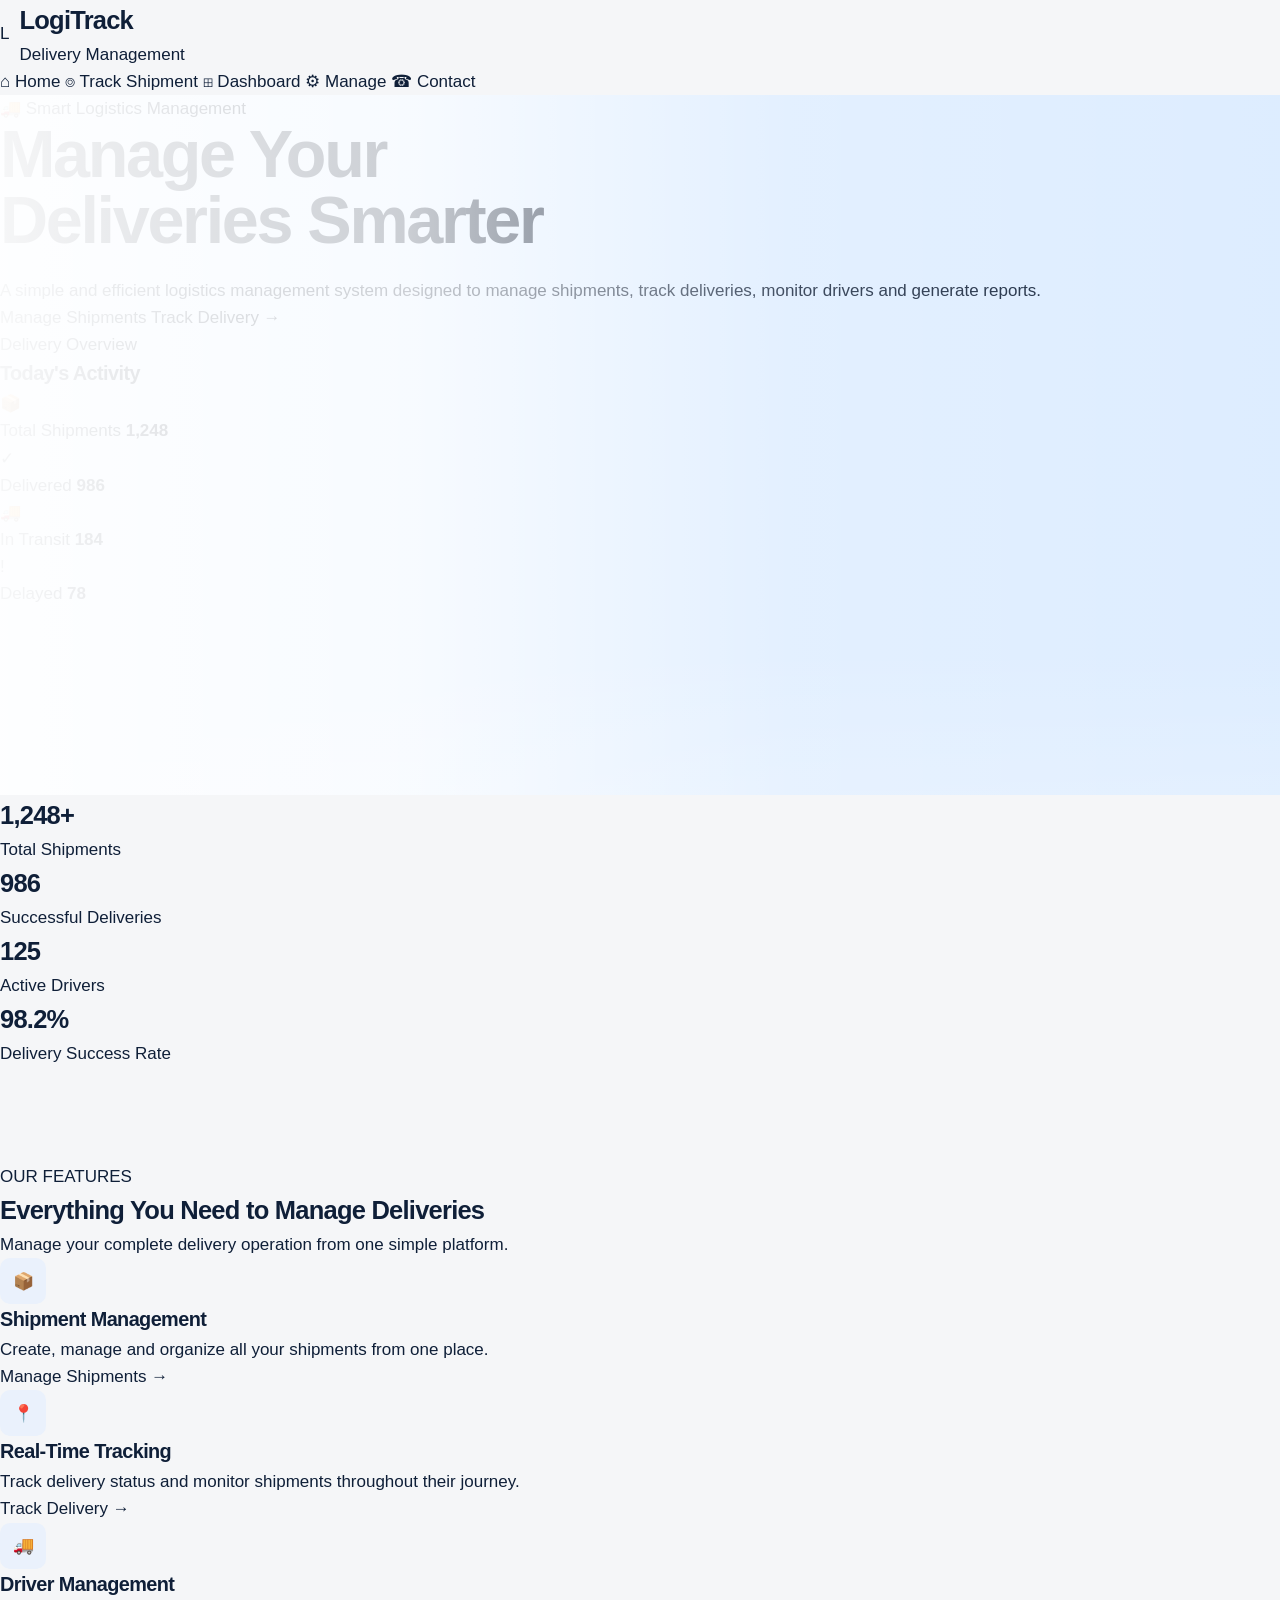
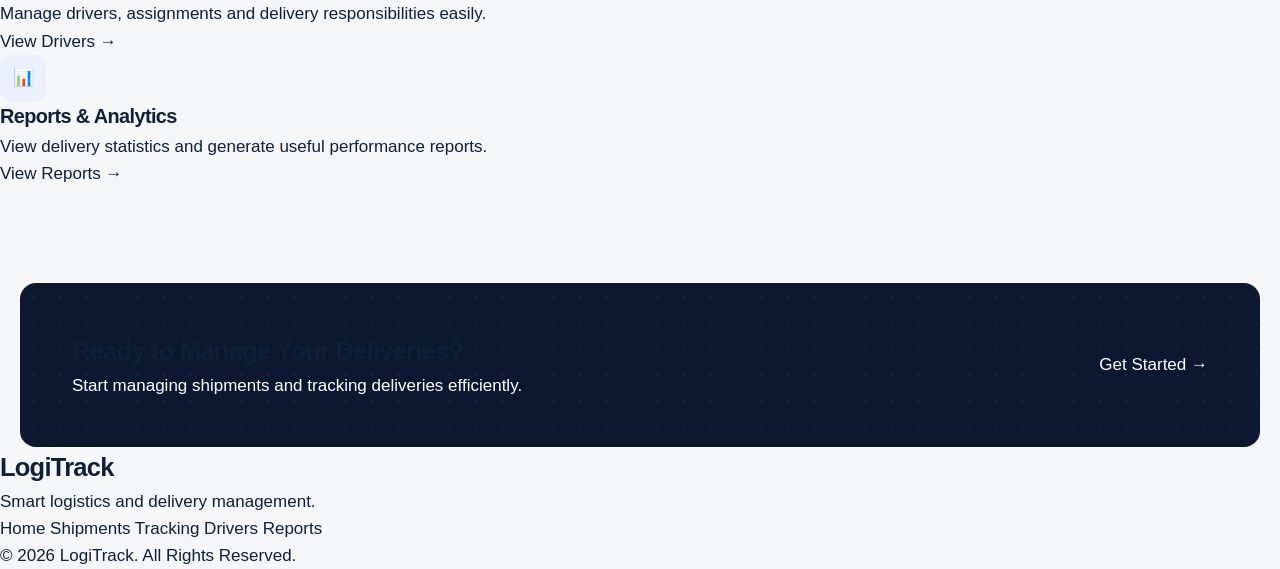
==== commit 8e40193d: "Complete dashboard functionality and UI" ====
--- a/index.html
+++ b/index.html
@@ -1,568 +1,263 @@
-<!DOCTYPE html>
+<!doctype html>
 <html lang="en">
-<head>
-    <meta charset="UTF-8">
-    <meta name="viewport" content="width=device-width, initial-scale=1.0">
-    <title>LogiTrack | Shipment and delivery management</title>
-    <meta name="description" content="Create shipments, assign drivers and follow every delivery from pickup to doorstep with LogiTrack.">
-
-    <link rel="preconnect" href="https://fonts.googleapis.com">
-    <link rel="preconnect" href="https://fonts.gstatic.com" crossorigin>
-    <link href="https://fonts.googleapis.com/css2?family=Inter:wght@400;500;600;700;800&display=swap" rel="stylesheet">
-    <link rel="stylesheet" href="style.css">
-</head>
-<body>
-
-<a class="skip-link" href="#main">Skip to main content</a>
-
-<!-- ================= HEADER ================= -->
-<header class="site-header">
-    <div class="header-inner">
-        <a href="index.html" class="logo" aria-label="LogiTrack home">
-            <svg class="logo-mark" viewBox="0 0 32 32" aria-hidden="true">
-                <rect width="32" height="32" rx="8" fill="#1a5fd0"/>
-                <path d="M10 7.5v14.5h8" fill="none" stroke="#fff" stroke-width="3" stroke-linecap="round" stroke-linejoin="round"/>
-                <circle cx="23.5" cy="22" r="3.2" fill="#f0a020"/>
-            </svg>
-            <span class="logo-word">Logi<b>Track</b></span>
-        </a>
-
-        <nav class="nav" id="main-nav" aria-label="Main">
-            <a href="index.html" aria-current="page">Home</a>
-
-            <a href="tracking.html">
-                <svg class="nav-icon" viewBox="0 0 24 24" aria-hidden="true">
-                    <path d="M12 21s7-6.1 7-11.2A7 7 0 0 0 5 9.8C5 14.9 12 21 12 21Z"/>
-                    <circle cx="12" cy="9.8" r="2.3"/>
-                </svg>
-                Track Shipment
+  <head>
+    <meta charset="UTF-8" />
+    <meta name="viewport" content="width=device-width, initial-scale=1.0" />
+
+    <title>Logistics & Delivery Management System</title>
+
+    <link rel="stylesheet" href="style.css" />
+  </head>
+
+  <body>
+    <!-- ================= NAVBAR ================= -->
+
+    <header class="navbar">
+      <div class="logo">
+        <div class="logo-icon">L</div>
+
+        <div>
+          <h2>LogiTrack</h2>
+          <span>Delivery Management</span>
+        </div>
+      </div>
+
+      <nav class="nav-links">
+        <!-- Home -->
+        <a href="index.html" class="active">
+          <span class="nav-icon">⌂</span>
+          Home
+        </a>
+
+        <!-- Track Shipment -->
+        <a href="pages/tracking.html">
+          <span class="nav-icon">⌾</span>
+          Track Shipment
+        </a>
+
+        <!-- Dashboard -->
+        <a href="dashboard.html">
+          <span class="nav-icon">⊞</span>
+          Dashboard
+        </a>
+
+        <!-- Manage -->
+        <a href="pages/manage.html">
+          <span class="nav-icon">⚙</span>
+          Manage
+        </a>
+
+        <!-- Contact -->
+        <a href="pages/contact.html">
+          <span class="nav-icon">☎</span>
+          Contact
+        </a>
+      </nav>
+    </header>
+
+    <!-- ================= HERO SECTION ================= -->
+
+    <main>
+      <section class="hero">
+        <div class="hero-content">
+          <div class="hero-badge">🚚 Smart Logistics Management</div>
+
+          <h1>
+            Manage Your
+            <span>Deliveries</span>
+            Smarter
+          </h1>
+
+          <p>
+            A simple and efficient logistics management system designed to
+            manage shipments, track deliveries, monitor drivers and generate
+            reports.
+          </p>
+
+          <div class="hero-buttons">
+            <a href="pages/shipments.html" class="primary-btn">
+              Manage Shipments
             </a>
 
-            <!-- Dashboard -->
-            <a href="dashboard.html">
-                <svg class="nav-icon" viewBox="0 0 24 24" aria-hidden="true">
-                    <rect x="4" y="4" width="6" height="6" rx="1"/>
-                    <rect x="14" y="4" width="6" height="6" rx="1"/>
-                    <rect x="4" y="14" width="6" height="6" rx="1"/>
-                    <rect x="14" y="14" width="6" height="6" rx="1"/>
-                </svg>
-                Dashboard
+            <a href="pages/tracking.html" class="secondary-btn">
+              Track Delivery →
             </a>
-
-            <a href="reports.html">
-                <svg class="nav-icon" viewBox="0 0 24 24" aria-hidden="true">
-                    <path d="M12.22 2h-.44a2 2 0 0 0-2 2v.18a2 2 0 0 1-1 1.73l-.43.25a2 2 0 0 1-2 0l-.15-.08a2 2 0 0 0-2.73.73l-.22.38a2 2 0 0 0 .73 2.73l.15.09a2 2 0 0 1 1 1.74v.5a2 2 0 0 1-1 1.74l-.15.09a2 2 0 0 0-.73 2.73l.22.38a2 2 0 0 0 2.73.73l.15-.08a2 2 0 0 1 2 0l.43.25a2 2 0 0 1 1 1.73V20a2 2 0 0 0 2 2h.44a2 2 0 0 0 2-2v-.18a2 2 0 0 1 1-1.73l.43-.25a2 2 0 0 1 2 0l.15.08a2 2 0 0 0 2.73-.73l.22-.38a2 2 0 0 0-.73-2.73l-.15-.09a2 2 0 0 1-1-1.74v-.5a2 2 0 0 1 1-1.74l.15-.09a2 2 0 0 0 .73-2.73l-.22-.38a2 2 0 0 0-2.73-.73l-.15.08a2 2 0 0 1-2 0l-.43-.25a2 2 0 0 1-1-1.73V4a2 2 0 0 0-2-2z"/>
-                    <circle cx="12" cy="12" r="3"/>
-                </svg>
-                Manage
-            </a>
-
-            <a href="contact.html">
-                <svg class="nav-icon" viewBox="0 0 24 24" aria-hidden="true">
-                    <path d="M6.6 10.8a15.7 15.7 0 0 0 6.6 6.6l2.2-2.2a1 1 0 0 1 1.1-.2c1.2.5 2.5.7 3.8.7a1 1 0 0 1 1 1V20a1 1 0 0 1-1 1C10.6 21 3 13.4 3 4a1 1 0 0 1 1-1h3.3a1 1 0 0 1 1 1c0 1.3.2 2.6.7 3.8a1 1 0 0 1-.2 1.1L6.6 10.8Z"/>
-                </svg>
-                Contact
-            </a>
-        </nav>
-
-        <div class="header-tools" aria-label="Quick tools">
-            <button class="tool-button command-trigger" type="button" aria-label="Open search (Command K)" data-command-open>
-                <span aria-hidden="true">⌕</span><span class="tool-label">Search</span><kbd>⌘ K</kbd>
-            </button>
-            <div class="tool-popover-wrap">
-                <button class="icon-button" type="button" aria-label="Notifications" aria-expanded="false" data-notifications-toggle>
-                    <svg viewBox="0 0 24 24" aria-hidden="true"><path d="M18 9a6 6 0 0 0-12 0c0 7-3 7-3 9h18c0-2-3-2-3-9M10 21h4"/></svg>
-                    <span class="unread-dot" data-unread-dot></span>
-                </button>
-                <section class="popover-panel notifications-panel" data-notifications-panel hidden aria-label="Notifications">
-                    <div class="popover-heading"><div><strong>Notifications</strong><small>Demo activity</small></div><button type="button" class="text-action" data-mark-all>Mark all read</button></div>
-                    <div class="notification-list" data-notification-list></div>
-                    <button type="button" class="popover-footer-action" data-clear-notifications>Clear notifications</button>
-                </section>
-            </div>
-            <div class="tool-popover-wrap profile-wrap">
-                <button class="profile-trigger" type="button" aria-expanded="false" data-profile-toggle>
-                    <span class="avatar">LA</span><span class="profile-copy"><strong>Logistics Admin</strong><small>Administrator</small></span>
-                    <span class="chevron" aria-hidden="true">⌄</span>
-                </button>
-                <section class="popover-panel profile-panel" data-profile-panel hidden aria-label="Profile menu">
-                    <div class="profile-summary"><span class="avatar avatar-large">LA</span><span><strong>Logistics Admin</strong><small>Demo administrator</small></span></div>
-                    <a href="dashboard.html">My Profile <span>↗</span></a>
-                    <a href="dashboard.html">Account Settings <span>↗</span></a>
-                    <button type="button" data-theme-toggle><span data-theme-label>Switch to dark mode</span><span>◐</span></button>
-                    <a href="contact.html">Help &amp; Support <span>↗</span></a>
-                    <button type="button" data-demo-session>End demo session <span>↗</span></button>
-                </section>
-            </div>
-        </div>
-
-        <button class="menu-toggle" type="button" aria-label="Open navigation" aria-expanded="false" aria-controls="main-nav">
-            <span></span><span></span><span></span>
-        </button>
-    </div>
-</header>
-
-<main id="main">
-
-    <!-- ================= HERO ================= -->
-    <section class="hero" aria-labelledby="hero-title">
-        <img class="hero-bg-image" src="logitrack-hero.jpg" alt="LogiTrack delivery scene" aria-hidden="true">
-
-        <!-- Route line: dotted = planned route, solid = distance covered -->
-        <svg class="hero-scene" viewBox="0 0 1440 230" preserveAspectRatio="xMidYMax slice" aria-hidden="true" focusable="false">
-
-            <!-- flat skyline, purely decorative -->
-            <g class="skyline">
-                <rect x="60" y="118" width="46" height="72"/>
-                <rect x="118" y="96" width="34" height="94"/>
-                <rect x="168" y="132" width="52" height="58"/>
-                <rect x="960" y="100" width="40" height="90"/>
-                <rect x="1010" y="70" width="52" height="120"/>
-                <rect x="1074" y="118" width="34" height="72"/>
-                <rect x="1160" y="88" width="46" height="102"/>
-                <rect x="1218" y="128" width="60" height="62"/>
-                <rect x="1300" y="104" width="38" height="86"/>
-
-                <g class="skyline-windows">
-                    <rect x="128" y="108" width="6" height="8"/>
-                    <rect x="128" y="126" width="6" height="8"/>
-                    <rect x="128" y="144" width="6" height="8"/>
-                    <rect x="138" y="108" width="6" height="8"/>
-                    <rect x="138" y="126" width="6" height="8"/>
-                    <rect x="138" y="144" width="6" height="8"/>
-                    <rect x="1022" y="84" width="6" height="8"/>
-                    <rect x="1022" y="102" width="6" height="8"/>
-                    <rect x="1022" y="120" width="6" height="8"/>
-                    <rect x="1022" y="138" width="6" height="8"/>
-                    <rect x="1036" y="84" width="6" height="8"/>
-                    <rect x="1036" y="102" width="6" height="8"/>
-                    <rect x="1036" y="120" width="6" height="8"/>
-                    <rect x="1036" y="138" width="6" height="8"/>
-                    <rect x="1172" y="100" width="6" height="8"/>
-                    <rect x="1172" y="118" width="6" height="8"/>
-                    <rect x="1172" y="136" width="6" height="8"/>
-                    <rect x="1184" y="100" width="6" height="8"/>
-                    <rect x="1184" y="118" width="6" height="8"/>
-                    <rect x="1184" y="136" width="6" height="8"/>
-                </g>
-            </g>
-
-            <!-- route the scooter is running -->
-            <path class="route-base" d="M-10 190H1450"/>
-            <path class="route-done" pathLength="1" d="M-10 190H1450"/>
-            <circle class="route-pin pin-1" cx="230" cy="190" r="7"/>
-            <circle class="route-pin pin-3" cx="1230" cy="190" r="7"/>
-
-            <!-- speed lines -->
-            <g class="speed-lines">
-                <line x1="470" y1="150" x2="540" y2="150"/>
-                <line x1="450" y1="168" x2="535" y2="168"/>
-                <line x1="475" y1="186" x2="530" y2="186"/>
-            </g>
-
-            <!-- delivery scooter + rider, flat illustration -->
-            <g transform="translate(620 190)">
-                <g class="scooter">
-                    <ellipse class="scooter-shadow" cx="65" cy="8" rx="90" ry="9"/>
-
-                    <!-- delivery box, sits behind the seat -->
-                    <rect class="box" x="0" y="-70" width="44" height="42" rx="6"/>
-                    <rect class="box-strap" x="0" y="-52" width="44" height="6"/>
-                    <path class="box-mark" d="M12 -55 32 -55 M12 -47 26 -47"/>
-
-                    <!-- single-silhouette scooter body -->
-                    <path class="body-main" d="
-                        M14 -14
-                        C14 -32 26 -42 42 -42
-                        C50 -42 57 -40 61 -36
-                        C68 -52 85 -63 104 -63
-                        C120 -63 132 -53 130 -38
-                        L127 -14
-                    Z"/>
-
-                    <circle class="headlamp" cx="122" cy="-40" r="5"/>
-
-                    <!-- wheels -->
-                    <circle class="wheel-tyre" cx="26" cy="0" r="18"/>
-                    <circle class="wheel-hub" cx="26" cy="0" r="7"/>
-                    <circle class="wheel-tyre" cx="112" cy="0" r="18"/>
-                    <circle class="wheel-hub" cx="112" cy="0" r="7"/>
-
-                    <!-- handlebar -->
-                    <path class="handle-stem" d="M104 -63 108 -85"/>
-                    <path class="handle-bar" d="M89 -87 L127 -84"/>
-
-                    <!-- rider leg, bent to the footboard -->
-                    <path class="rider-dark" d="M56 -36 Q66 -20 82 -13"/>
-                    <ellipse class="rider-shoe" cx="84" cy="-12" rx="10" ry="6.5"/>
-
-                    <!-- rider torso + arm, one flowing stroke to the handlebar -->
-                    <path class="rider-main" d="M56 -36 Q76 -92 112 -83"/>
-
-                    <!-- head + helmet -->
-                    <circle class="helmet-main" cx="84" cy="-95" r="16"/>
-                    <path class="helmet-visor" d="M71 -90 C71 -82 77 -77 84 -77 C91 -77 97 -82 97 -90 L94 -90 C94 -85 90 -82 84 -82 C78 -82 74 -85 74 -90Z"/>
-                    <path class="helmet-stripe" d="M70 -102 98 -102"/>
-                </g>
-            </g>
-        </svg>
-
-        <div class="hero-inner">
-            <div class="hero-copy">
-                <h1 id="hero-title">Every shipment, tracked to the doorstep.</h1>
-                <p class="hero-lead">
-                    LogiTrack helps you create shipments, assign drivers and follow each delivery
-                    from pickup to doorstep, all from one dashboard.
-                </p>
-
-                <div class="hero-actions">
-                    <a href="shipments.html" class="btn btn-primary">Create a shipment</a>
-                    <a href="#features" class="btn btn-ghost">See features</a>
-                </div>
-            </div>
-
-            <!-- Waybill-style tracking card -->
-            <div class="waybill">
-                <div class="waybill-top">
-                    <h2>Track a shipment</h2>
-                    <p>Enter the tracking ID from your booking confirmation.</p>
-
-                    <form class="track-form" action="tracking.html" method="get">
-                        <label class="visually-hidden" for="trackingId">Tracking ID</label>
-                        <input id="trackingId" name="trackingId" type="text" placeholder="e.g. LT-204183" autocomplete="off" list="tracking-suggestions" required>
-                        <datalist id="tracking-suggestions"><option value="LT-204183"><option value="LT-204179"><option value="LT-204171"><option value="LT-204166"><option value="LT-204158"></datalist>
-                        <button type="button" class="track-clear" data-track-clear aria-label="Clear tracking ID" hidden>×</button>
-                        <button type="submit" data-track-submit>Track</button>
-                    </form>
-
-                    <a href="contact.html" class="help-link">Can't find your ID?</a>
-                    <div class="recent-searches" data-recent-searches hidden></div>
-                </div>
-
-                <div class="waybill-bottom">
-                    <div class="sample-head">
-                        <p class="sample-label">Sample shipment</p>
-                        <p class="status status-transit">In transit</p>
-                    </div>
-
-                    <p class="sample-id">LT-204183</p>
-                    <p class="sample-route">Agra to Mathura</p>
-
-                    <ol class="stepper" aria-label="Shipment progress">
-                        <li class="is-done">Picked up</li>
-                        <li class="is-current" aria-current="step">In transit</li>
-                        <li>Out for delivery</li>
-                        <li>Delivered</li>
-                    </ol>
-
-                    <dl class="sample-meta">
-                        <div>
-                            <dt>Driver</dt>
-                            <dd>Rakesh Yadav</dd>
-                        </div>
-
-                        <div>
-                            <dt>Expected</dt>
-                            <dd>Today, 6:30 pm</dd>
-                        </div>
-                    </dl>
-
-                    <div class="barcode" aria-hidden="true"></div>
-                </div>
-            </div>
-        </div>
-    </section>
-
-    <!-- ================= STATS ================= -->
-    <section class="stats" aria-label="LogiTrack in numbers">
-        <dl class="stats-list">
-            <div class="stat">
-                <dt>Total shipments</dt>
-                <dd data-count="1248">1,248</dd>
-            </div>
-
-            <div class="stat">
-                <dt>Delivered successfully</dt>
-                <dd data-count="1226">1,226</dd>
-            </div>
-
-            <div class="stat">
-                <dt>Active drivers</dt>
-                <dd data-count="125">125</dd>
-            </div>
-
-            <div class="stat">
-                <dt>Delivery success rate</dt>
-                <dd data-count="98.2" data-suffix="%">98.2%</dd>
-            </div>
-        </dl>
-    </section>
-
-    <!-- ================= FEATURES ================= -->
-    <section class="features" id="features" aria-labelledby="features-title">
-        <div class="container">
-
-            <div class="section-head">
-                <h2 id="features-title">Everything a delivery run needs, in one place</h2>
-                <p>Manage shipments, drivers and tracking from a single platform instead of separate sheets and phone calls.</p>
-            </div>
-
-            <div class="features-layout">
-
-                <ul class="feature-list">
-
-                    <li>
-                        <a href="shipments.html" class="feature">
-                            <span class="feature-icon">
-                                <svg viewBox="0 0 24 24" aria-hidden="true">
-                                    <path d="M12 3 4 7.5v9L12 21l8-4.5v-9L12 3Z"/>
-                                    <path d="m4 7.5 8 4.5 8-4.5"/>
-                                    <path d="M12 12v9"/>
-                                </svg>
-                            </span>
-
-                            <span class="feature-body">
-                                <h3>Shipment management</h3>
-                                <p>Create shipments, edit details and keep every booking in one list.</p>
-                            </span>
-
-                            <svg class="feature-arrow" viewBox="0 0 24 24" aria-hidden="true">
-                                <path d="m9 5 7 7-7 7"/>
-                            </svg>
-                        </a>
-                    </li>
-
-                    <li>
-                        <a href="tracking.html" class="feature">
-                            <span class="feature-icon">
-                                <svg viewBox="0 0 24 24" aria-hidden="true">
-                                    <path d="M12 21s7-6.1 7-11.2A7 7 0 0 0 5 9.8C5 14.9 12 21 12 21Z"/>
-                                    <circle cx="12" cy="9.8" r="2.4"/>
-                                </svg>
-                            </span>
-
-                            <span class="feature-body">
-                                <h3>Real-time tracking</h3>
-                                <p>See which stage a parcel has reached, from pickup to delivery.</p>
-                            </span>
-
-                            <svg class="feature-arrow" viewBox="0 0 24 24" aria-hidden="true">
-                                <path d="m9 5 7 7-7 7"/>
-                            </svg>
-                        </a>
-                    </li>
-
-                    <li>
-                        <a href="drivers.html" class="feature">
-                            <span class="feature-icon">
-                                <svg viewBox="0 0 24 24" aria-hidden="true">
-                                    <path d="M3 6.5h10V16H3z"/>
-                                    <path d="M13 10h4.2l3.3 3.3V16H13"/>
-                                    <circle class="wheel" cx="7.5" cy="17.5" r="2"/>
-                                    <circle class="wheel" cx="16.5" cy="17.5" r="2"/>
-                                </svg>
-                            </span>
-
-                            <span class="feature-body">
-                                <h3>Driver management</h3>
-                                <p>Add drivers, assign them to shipments and see who is on the road.</p>
-                            </span>
-
-                            <svg class="feature-arrow" viewBox="0 0 24 24" aria-hidden="true">
-                                <path d="m9 5 7 7-7 7"/>
-                            </svg>
-                        </a>
-                    </li>
-
-                    <li>
-                        <a href="reports.html" class="feature">
-                            <span class="feature-icon">
-                                <svg viewBox="0 0 24 24" aria-hidden="true">
-                                    <path d="M4 20h16"/>
-                                    <path d="M7 16v-5M12 16V6M17 16v-8"/>
-                                </svg>
-                            </span>
-
-                            <span class="feature-body">
-                                <h3>Reports and analytics</h3>
-                                <p>Check delivery counts and success rates by day, week or month.</p>
-                            </span>
-
-                            <svg class="feature-arrow" viewBox="0 0 24 24" aria-hidden="true">
-                                <path d="m9 5 7 7-7 7"/>
-                            </svg>
-                        </a>
-                    </li>
-
-                </ul>
-
-                <!-- Sample dispatch board -->
-                <div class="board">
-                    <div class="board-head">
-                        <h3>Today's shipments</h3>
-                        <span>Sample data</span>
-                    </div>
-
-                    <div class="board-controls">
-                        <label class="board-search"><span class="visually-hidden">Search shipments</span><span aria-hidden="true">⌕</span><input type="search" placeholder="Search ID, route or driver" data-board-search></label>
-                        <select aria-label="Filter by shipment status" data-board-filter><option value="all">All statuses</option><option>In transit</option><option>Out for delivery</option><option>Delivered</option><option>Picked up</option><option>Delayed</option></select>
-                        <select aria-label="Sort shipments" data-board-sort><option value="id">Sort: Shipment ID</option><option value="route">Sort: Route</option><option value="status">Sort: Status</option></select>
-                        <button type="button" class="clear-filters" data-board-clear>Clear</button>
-                    </div>
-                    <div class="board-scroll">
-                        <table>
-                            <caption class="visually-hidden">Sample list of today's shipments</caption>
-
-                            <thead>
-                                <tr>
-                                    <th scope="col">Shipment</th>
-                                    <th scope="col">Route</th>
-                                    <th scope="col" class="col-driver">Driver</th>
-                                    <th scope="col">Status</th>
-                                </tr>
-                            </thead>
-
-                            <tbody data-shipment-rows>
-                                <tr>
-                                    <th scope="row">LT-204183</th>
-                                    <td>Agra to Mathura</td>
-                                    <td class="col-driver">Rakesh Yadav</td>
-                                    <td><span class="status status-transit">In transit</span></td>
-                                </tr>
-
-                                <tr>
-                                    <th scope="row">LT-204179</th>
-                                    <td>Delhi to Jaipur</td>
-                                    <td class="col-driver">Imran Khan</td>
-                                    <td><span class="status status-out">Out for delivery</span></td>
-                                </tr>
-
-                                <tr>
-                                    <th scope="row">LT-204171</th>
-                                    <td>Mathura to Lucknow</td>
-                                    <td class="col-driver">Suresh Kumar</td>
-                                    <td><span class="status status-done">Delivered</span></td>
-                                </tr>
-
-                                <tr>
-                                    <th scope="row">LT-204166</th>
-                                    <td>Noida to Gwalior</td>
-                                    <td class="col-driver">Deepak Sharma</td>
-                                    <td><span class="status status-picked">Picked up</span></td>
-                                </tr>
-
-                                <tr>
-                                    <th scope="row">LT-204158</th>
-                                    <td>Jaipur to Agra</td>
-                                    <td class="col-driver">Manoj Singh</td>
-                                    <td><span class="status status-delayed">Delayed</span></td>
-                                </tr>
-                            </tbody>
-                        </table>
-                    </div>
-
-                    <div class="board-foot">
-                        <span class="board-result-count" data-board-count>Showing 5 demo shipments</span>
-                        <a href="shipments.html" class="board-link">
-                            View all shipments
-                            <svg viewBox="0 0 24 24" aria-hidden="true">
-                                <path d="m9 5 7 7-7 7"/>
-                            </svg>
-                        </a>
-                    </div>
-                </div>
-
-            </div>
-        </div>
-    </section>
-
-    <section class="quick-actions-section" aria-labelledby="quick-actions-title">
-        <div class="container">
-            <div class="section-head compact-head"><h2 id="quick-actions-title">Your operations, one click away</h2><p>Jump into the tools you use most. These shortcuts open the existing LogiTrack pages.</p></div>
-            <div class="quick-actions-grid">
-                <a class="quick-action-card" href="shipments.html"><span class="quick-action-icon">＋</span><strong>Create shipment</strong><small>Start a new booking</small><span class="quick-action-arrow">↗</span></a>
-                <a class="quick-action-card" href="tracking.html"><span class="quick-action-icon">⌖</span><strong>Track shipment</strong><small>Follow a delivery</small><span class="quick-action-arrow">↗</span></a>
-                <a class="quick-action-card" href="drivers.html"><span class="quick-action-icon">♧</span><strong>Manage drivers</strong><small>View your driver team</small><span class="quick-action-arrow">↗</span></a>
-                <a class="quick-action-card" href="dashboard.html"><span class="quick-action-icon">▦</span><strong>Open dashboard</strong><small>Review operations</small><span class="quick-action-arrow">↗</span></a>
-                <a class="quick-action-card" href="reports.html"><span class="quick-action-icon">↗</span><strong>View reports</strong><small>Explore performance</small><span class="quick-action-arrow">↗</span></a>
-            </div>
-            <div class="activity-strip"><div><span class="eyebrow">LIVE DEMO FEED</span><h3>Recent activity</h3><p>Illustrative events from the sample shipment dataset.</p></div><ul data-activity-feed></ul></div>
-        </div>
-    </section>
-
-    <!-- ================= CTA ================= -->
-    <section class="cta-wrap" aria-labelledby="cta-title">
-        <div class="cta">
-            <div class="cta-text">
-                <h2 id="cta-title">Ready to run your deliveries from one place?</h2>
-                <p>Add your first shipment and assign a driver today.</p>
-            </div>
-
-            <a href="shipments.html" class="btn btn-light">Create a shipment</a>
-        </div>
-    </section>
-
-</main>
-
-<!-- ================= FOOTER ================= -->
-<footer class="site-footer">
-    <div class="container footer-grid">
-
-        <div class="footer-brand">
-            <a href="index.html" class="logo" aria-label="LogiTrack home">
-                <svg class="logo-mark" viewBox="0 0 32 32" aria-hidden="true">
-                    <rect width="32" height="32" rx="8" fill="#1a5fd0"/>
-                    <path d="M10 7.5v14.5h8" fill="none" stroke="#fff" stroke-width="3" stroke-linecap="round" stroke-linejoin="round"/>
-                    <circle cx="23.5" cy="22" r="3.2" fill="#f0a020"/>
-                </svg>
-                <span class="logo-word">Logi<b>Track</b></span>
-            </a>
-
-            <p>Shipment, driver and delivery management in one system.</p>
-        </div>
-
-        <nav class="footer-col" aria-label="Manage">
-            <h2>Manage</h2>
-
-            <ul>
-                <li><a href="shipments.html">Shipments</a></li>
-                <li><a href="drivers.html">Drivers</a></li>
-                <li><a href="reports.html">Reports</a></li>
-            </ul>
-        </nav>
-
-        <nav class="footer-col" aria-label="Support">
-            <h2>Support</h2>
-
-            <ul>
-                <li><a href="tracking.html">Track a shipment</a></li>
-                <li><a href="contact.html">Contact us</a></li>
-                <li><a href="login.html">Login</a></li>
-            </ul>
-        </nav>
-
-    </div>
-
-    <div class="footer-bottom">
-        <div class="container">
-            <p>&copy; 2026 LogiTrack. All rights reserved.</p>
-        </div>
-    </div>
-</footer>
-
-<div class="command-backdrop" data-command-backdrop hidden>
-    <section class="command-dialog" role="dialog" aria-modal="true" aria-labelledby="command-title" aria-describedby="command-help">
-        <div class="command-search-row"><span aria-hidden="true">⌕</span><input type="search" placeholder="Search pages, shipments and actions..." data-command-input aria-label="Search commands"><kbd>ESC</kbd></div>
-        <h2 id="command-title" class="visually-hidden">Quick search</h2>
-        <p id="command-help" class="command-hint">Navigate anywhere in LogiTrack. Use ↑ ↓ to move and Enter to select.</p>
-        <div class="command-results" data-command-results></div>
-        <div class="command-bottom"><span>LOGITRACK QUICK NAVIGATION</span><span><kbd>↑</kbd><kbd>↓</kbd> Navigate <kbd>↵</kbd> Open</span></div>
-    </section>
-</div>
-<div class="toast-region" data-toast-region aria-live="polite" aria-atomic="false"></div>
-<button class="back-to-top" type="button" aria-label="Back to top" data-back-to-top>↑</button>
-<div class="scroll-progress" data-scroll-progress></div>
-<script src="script.js" defer></script>
-
-</body>
-</html>+          </div>
+        </div>
+
+        <!-- Dashboard Card -->
+
+        <div class="dashboard-card">
+          <div class="card-header">
+            <div>
+              <span>Delivery Overview</span>
+              <h3>Today's Activity</h3>
+            </div>
+
+            <div class="status-dot"></div>
+          </div>
+
+          <div class="delivery-stat">
+            <div class="stat-icon blue">📦</div>
+
+            <div>
+              <span>Total Shipments</span>
+              <strong>1,248</strong>
+            </div>
+          </div>
+
+          <div class="delivery-stat">
+            <div class="stat-icon green">✓</div>
+
+            <div>
+              <span>Delivered</span>
+              <strong>986</strong>
+            </div>
+          </div>
+
+          <div class="delivery-stat">
+            <div class="stat-icon orange">🚚</div>
+
+            <div>
+              <span>In Transit</span>
+              <strong>184</strong>
+            </div>
+          </div>
+
+          <div class="delivery-stat">
+            <div class="stat-icon red">!</div>
+
+            <div>
+              <span>Delayed</span>
+              <strong>78</strong>
+            </div>
+          </div>
+        </div>
+      </section>
+
+      <!-- ================= STATS ================= -->
+
+      <section class="stats-section">
+        <div class="stat-box">
+          <h2>1,248+</h2>
+          <p>Total Shipments</p>
+        </div>
+
+        <div class="stat-box">
+          <h2>986</h2>
+          <p>Successful Deliveries</p>
+        </div>
+
+        <div class="stat-box">
+          <h2>125</h2>
+          <p>Active Drivers</p>
+        </div>
+
+        <div class="stat-box">
+          <h2>98.2%</h2>
+          <p>Delivery Success Rate</p>
+        </div>
+      </section>
+
+      <!-- ================= FEATURES ================= -->
+
+      <section class="features">
+        <div class="section-heading">
+          <span>OUR FEATURES</span>
+
+          <h2>Everything You Need to Manage Deliveries</h2>
+
+          <p>
+            Manage your complete delivery operation from one simple platform.
+          </p>
+        </div>
+
+        <div class="feature-grid">
+          <a href="pages/shipments.html" class="feature-card">
+            <div class="feature-icon">📦</div>
+
+            <h3>Shipment Management</h3>
+
+            <p>
+              Create, manage and organize all your shipments from one place.
+            </p>
+
+            <span class="feature-link"> Manage Shipments → </span>
+          </a>
+
+          <a href="pages/tracking.html" class="feature-card">
+            <div class="feature-icon">📍</div>
+
+            <h3>Real-Time Tracking</h3>
+
+            <p>
+              Track delivery status and monitor shipments throughout their
+              journey.
+            </p>
+
+            <span class="feature-link"> Track Delivery → </span>
+          </a>
+
+          <a href="pages/drivers.html" class="feature-card">
+            <div class="feature-icon">🚚</div>
+
+            <h3>Driver Management</h3>
+
+            <p>
+              Manage drivers, assignments and delivery responsibilities easily.
+            </p>
+
+            <span class="feature-link"> View Drivers → </span>
+          </a>
+
+          <a href="pages/reports.html" class="feature-card">
+            <div class="feature-icon">📊</div>
+
+            <h3>Reports & Analytics</h3>
+
+            <p>
+              View delivery statistics and generate useful performance reports.
+            </p>
+
+            <span class="feature-link"> View Reports → </span>
+          </a>
+        </div>
+      </section>
+
+      <!-- ================= CTA ================= -->
+
+      <section class="cta">
+        <div>
+          <h2>Ready to Manage Your Deliveries?</h2>
+
+          <p>Start managing shipments and tracking deliveries efficiently.</p>
+        </div>
+
+        <a href="pages/shipments.html" class="cta-btn"> Get Started → </a>
+      </section>
+    </main>
+
+    <!-- ================= FOOTER ================= -->
+
+    <footer>
+      <div class="footer-logo">
+        <h2>LogiTrack</h2>
+        <p>Smart logistics and delivery management.</p>
+      </div>
+
+      <div class="footer-links">
+        <a href="index.html">Home</a>
+
+        <a href="pages/shipments.html"> Shipments </a>
+
+        <a href="pages/tracking.html"> Tracking </a>
+
+        <a href="pages/drivers.html"> Drivers </a>
+
+        <a href="pages/reports.html"> Reports </a>
+      </div>
+
+      <p class="copyright">© 2026 LogiTrack. All Rights Reserved.</p>
+    </footer>
+  </body>
+</html>
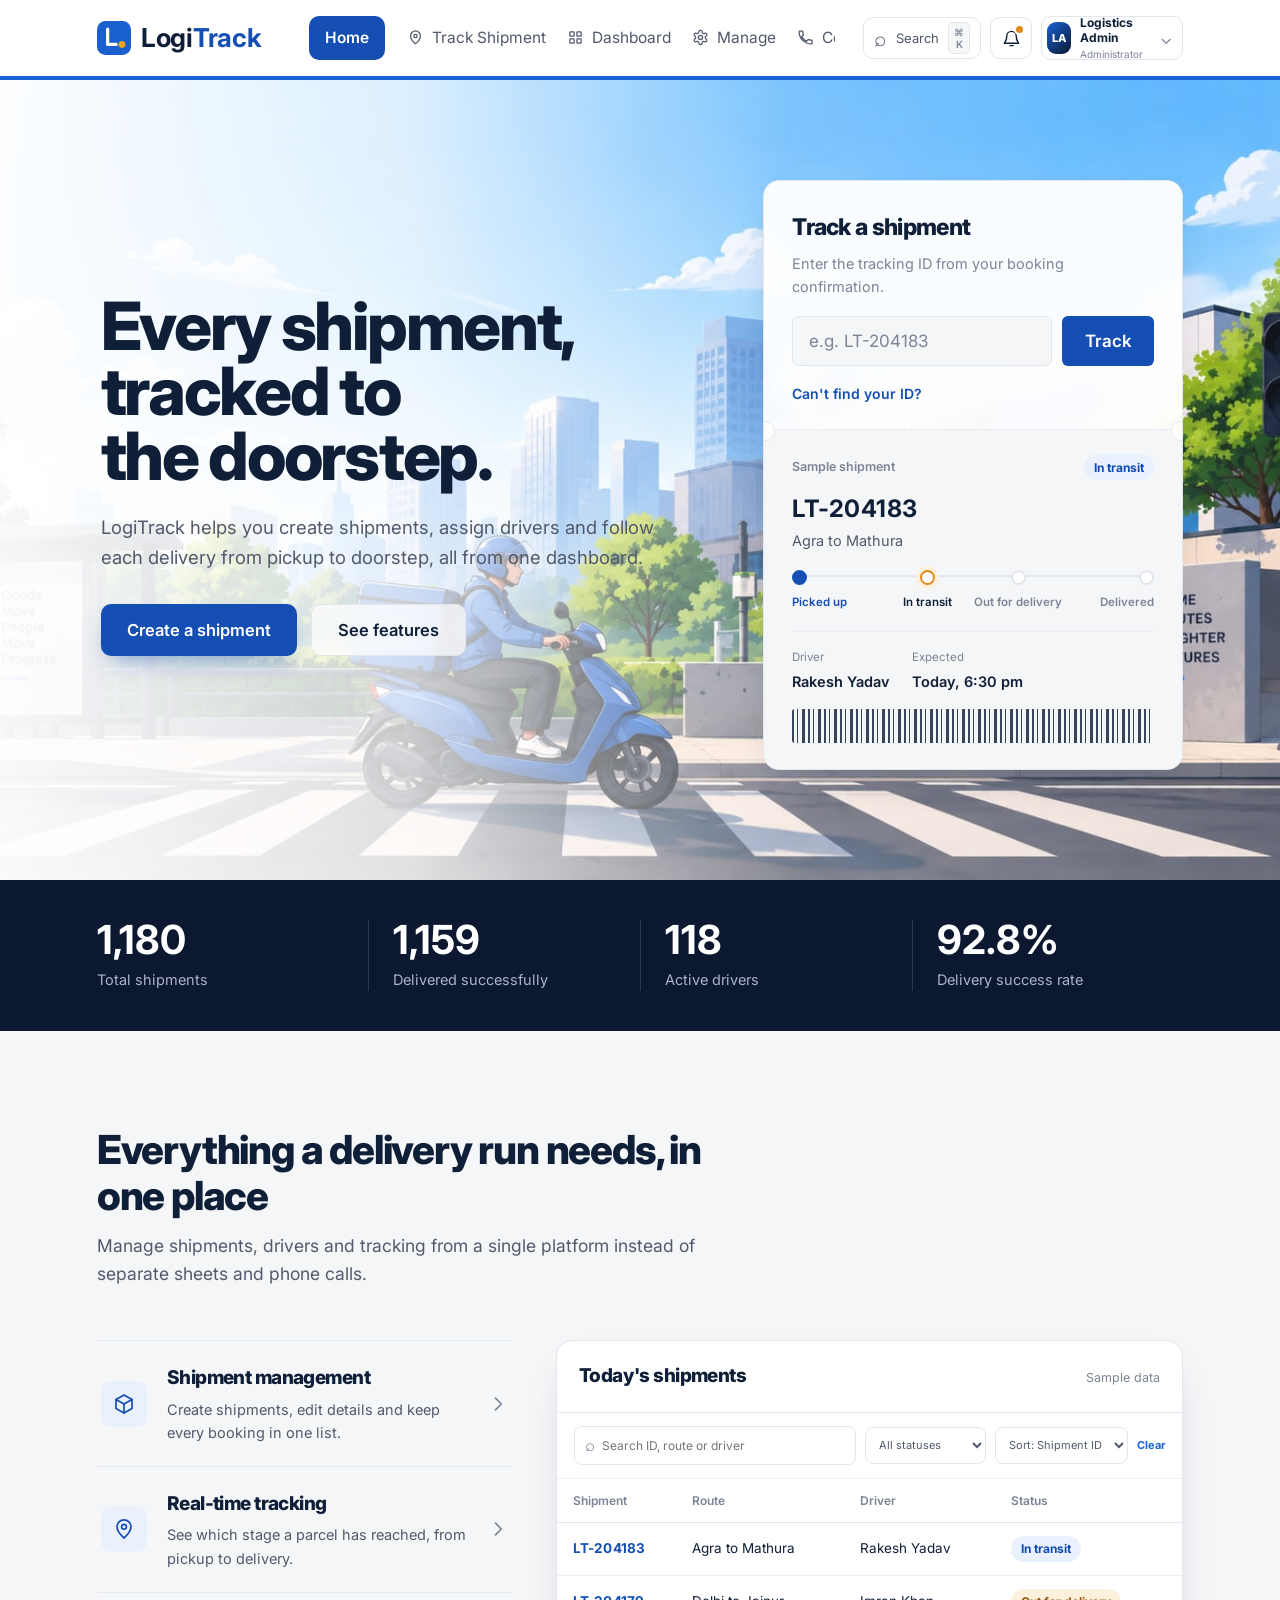
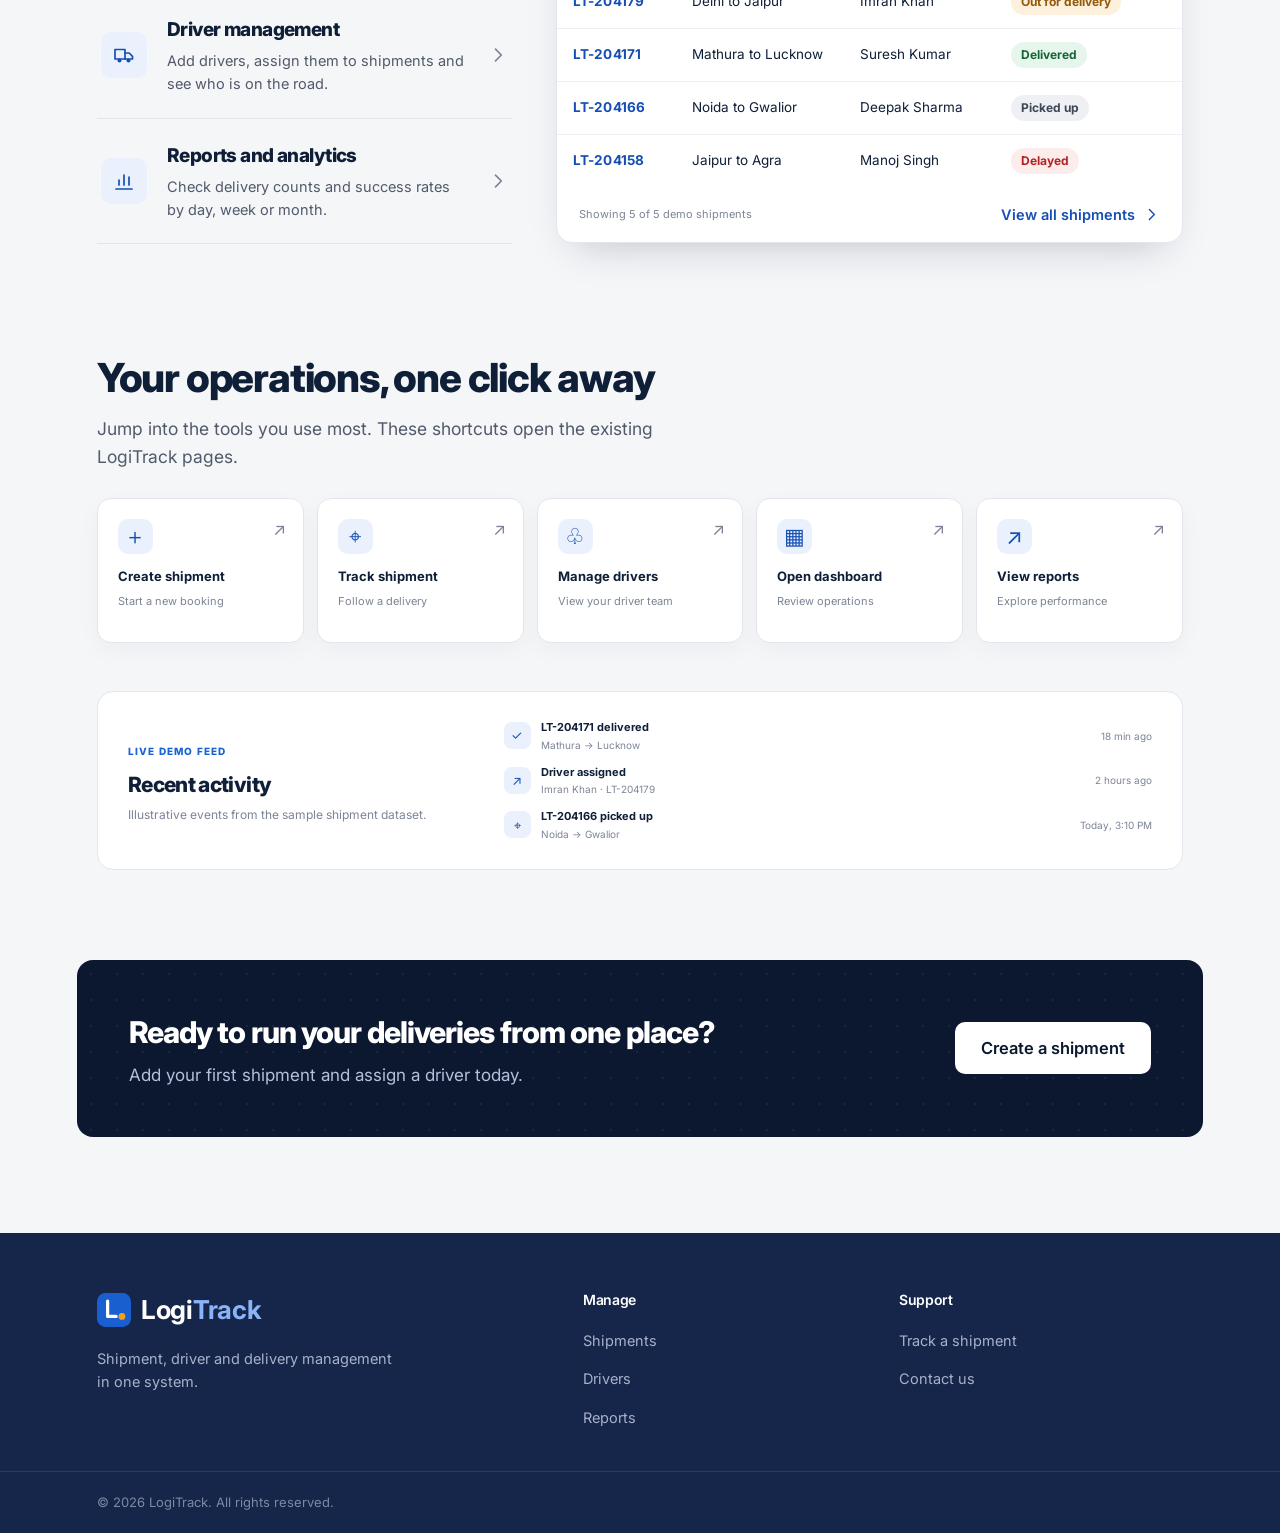
==== commit 9deacefa: "merge homepage navbar into dev" ====
--- a/index.html
+++ b/index.html
@@ -1,263 +1,568 @@
-<!doctype html>
+<!DOCTYPE html>
 <html lang="en">
-  <head>
-    <meta charset="UTF-8" />
-    <meta name="viewport" content="width=device-width, initial-scale=1.0" />
-
-    <title>Logistics & Delivery Management System</title>
-
-    <link rel="stylesheet" href="style.css" />
-  </head>
-
-  <body>
-    <!-- ================= NAVBAR ================= -->
-
-    <header class="navbar">
-      <div class="logo">
-        <div class="logo-icon">L</div>
-
-        <div>
-          <h2>LogiTrack</h2>
-          <span>Delivery Management</span>
-        </div>
-      </div>
-
-      <nav class="nav-links">
-        <!-- Home -->
-        <a href="index.html" class="active">
-          <span class="nav-icon">⌂</span>
-          Home
+<head>
+    <meta charset="UTF-8">
+    <meta name="viewport" content="width=device-width, initial-scale=1.0">
+    <title>LogiTrack | Shipment and delivery management</title>
+    <meta name="description" content="Create shipments, assign drivers and follow every delivery from pickup to doorstep with LogiTrack.">
+
+    <link rel="preconnect" href="https://fonts.googleapis.com">
+    <link rel="preconnect" href="https://fonts.gstatic.com" crossorigin>
+    <link href="https://fonts.googleapis.com/css2?family=Inter:wght@400;500;600;700;800&display=swap" rel="stylesheet">
+    <link rel="stylesheet" href="style.css">
+</head>
+<body>
+
+<a class="skip-link" href="#main">Skip to main content</a>
+
+<!-- ================= HEADER ================= -->
+<header class="site-header">
+    <div class="header-inner">
+        <a href="index.html" class="logo" aria-label="LogiTrack home">
+            <svg class="logo-mark" viewBox="0 0 32 32" aria-hidden="true">
+                <rect width="32" height="32" rx="8" fill="#1a5fd0"/>
+                <path d="M10 7.5v14.5h8" fill="none" stroke="#fff" stroke-width="3" stroke-linecap="round" stroke-linejoin="round"/>
+                <circle cx="23.5" cy="22" r="3.2" fill="#f0a020"/>
+            </svg>
+            <span class="logo-word">Logi<b>Track</b></span>
         </a>
 
-        <!-- Track Shipment -->
-        <a href="pages/tracking.html">
-          <span class="nav-icon">⌾</span>
-          Track Shipment
-        </a>
-
-        <!-- Dashboard -->
-        <a href="dashboard.html">
-          <span class="nav-icon">⊞</span>
-          Dashboard
-        </a>
-
-        <!-- Manage -->
-        <a href="pages/manage.html">
-          <span class="nav-icon">⚙</span>
-          Manage
-        </a>
-
-        <!-- Contact -->
-        <a href="pages/contact.html">
-          <span class="nav-icon">☎</span>
-          Contact
-        </a>
-      </nav>
-    </header>
-
-    <!-- ================= HERO SECTION ================= -->
-
-    <main>
-      <section class="hero">
-        <div class="hero-content">
-          <div class="hero-badge">🚚 Smart Logistics Management</div>
-
-          <h1>
-            Manage Your
-            <span>Deliveries</span>
-            Smarter
-          </h1>
-
-          <p>
-            A simple and efficient logistics management system designed to
-            manage shipments, track deliveries, monitor drivers and generate
-            reports.
-          </p>
-
-          <div class="hero-buttons">
-            <a href="pages/shipments.html" class="primary-btn">
-              Manage Shipments
+        <nav class="nav" id="main-nav" aria-label="Main">
+            <a href="index.html" aria-current="page">Home</a>
+
+            <a href="tracking.html">
+                <svg class="nav-icon" viewBox="0 0 24 24" aria-hidden="true">
+                    <path d="M12 21s7-6.1 7-11.2A7 7 0 0 0 5 9.8C5 14.9 12 21 12 21Z"/>
+                    <circle cx="12" cy="9.8" r="2.3"/>
+                </svg>
+                Track Shipment
             </a>
 
-            <a href="pages/tracking.html" class="secondary-btn">
-              Track Delivery →
+            <!-- Dashboard -->
+            <a href="dashboard.html">
+                <svg class="nav-icon" viewBox="0 0 24 24" aria-hidden="true">
+                    <rect x="4" y="4" width="6" height="6" rx="1"/>
+                    <rect x="14" y="4" width="6" height="6" rx="1"/>
+                    <rect x="4" y="14" width="6" height="6" rx="1"/>
+                    <rect x="14" y="14" width="6" height="6" rx="1"/>
+                </svg>
+                Dashboard
             </a>
-          </div>
-        </div>
-
-        <!-- Dashboard Card -->
-
-        <div class="dashboard-card">
-          <div class="card-header">
-            <div>
-              <span>Delivery Overview</span>
-              <h3>Today's Activity</h3>
-            </div>
-
-            <div class="status-dot"></div>
-          </div>
-
-          <div class="delivery-stat">
-            <div class="stat-icon blue">📦</div>
-
-            <div>
-              <span>Total Shipments</span>
-              <strong>1,248</strong>
-            </div>
-          </div>
-
-          <div class="delivery-stat">
-            <div class="stat-icon green">✓</div>
-
-            <div>
-              <span>Delivered</span>
-              <strong>986</strong>
-            </div>
-          </div>
-
-          <div class="delivery-stat">
-            <div class="stat-icon orange">🚚</div>
-
-            <div>
-              <span>In Transit</span>
-              <strong>184</strong>
-            </div>
-          </div>
-
-          <div class="delivery-stat">
-            <div class="stat-icon red">!</div>
-
-            <div>
-              <span>Delayed</span>
-              <strong>78</strong>
-            </div>
-          </div>
-        </div>
-      </section>
-
-      <!-- ================= STATS ================= -->
-
-      <section class="stats-section">
-        <div class="stat-box">
-          <h2>1,248+</h2>
-          <p>Total Shipments</p>
-        </div>
-
-        <div class="stat-box">
-          <h2>986</h2>
-          <p>Successful Deliveries</p>
-        </div>
-
-        <div class="stat-box">
-          <h2>125</h2>
-          <p>Active Drivers</p>
-        </div>
-
-        <div class="stat-box">
-          <h2>98.2%</h2>
-          <p>Delivery Success Rate</p>
-        </div>
-      </section>
-
-      <!-- ================= FEATURES ================= -->
-
-      <section class="features">
-        <div class="section-heading">
-          <span>OUR FEATURES</span>
-
-          <h2>Everything You Need to Manage Deliveries</h2>
-
-          <p>
-            Manage your complete delivery operation from one simple platform.
-          </p>
-        </div>
-
-        <div class="feature-grid">
-          <a href="pages/shipments.html" class="feature-card">
-            <div class="feature-icon">📦</div>
-
-            <h3>Shipment Management</h3>
-
-            <p>
-              Create, manage and organize all your shipments from one place.
-            </p>
-
-            <span class="feature-link"> Manage Shipments → </span>
-          </a>
-
-          <a href="pages/tracking.html" class="feature-card">
-            <div class="feature-icon">📍</div>
-
-            <h3>Real-Time Tracking</h3>
-
-            <p>
-              Track delivery status and monitor shipments throughout their
-              journey.
-            </p>
-
-            <span class="feature-link"> Track Delivery → </span>
-          </a>
-
-          <a href="pages/drivers.html" class="feature-card">
-            <div class="feature-icon">🚚</div>
-
-            <h3>Driver Management</h3>
-
-            <p>
-              Manage drivers, assignments and delivery responsibilities easily.
-            </p>
-
-            <span class="feature-link"> View Drivers → </span>
-          </a>
-
-          <a href="pages/reports.html" class="feature-card">
-            <div class="feature-icon">📊</div>
-
-            <h3>Reports & Analytics</h3>
-
-            <p>
-              View delivery statistics and generate useful performance reports.
-            </p>
-
-            <span class="feature-link"> View Reports → </span>
-          </a>
-        </div>
-      </section>
-
-      <!-- ================= CTA ================= -->
-
-      <section class="cta">
-        <div>
-          <h2>Ready to Manage Your Deliveries?</h2>
-
-          <p>Start managing shipments and tracking deliveries efficiently.</p>
-        </div>
-
-        <a href="pages/shipments.html" class="cta-btn"> Get Started → </a>
-      </section>
-    </main>
-
-    <!-- ================= FOOTER ================= -->
-
-    <footer>
-      <div class="footer-logo">
-        <h2>LogiTrack</h2>
-        <p>Smart logistics and delivery management.</p>
-      </div>
-
-      <div class="footer-links">
-        <a href="index.html">Home</a>
-
-        <a href="pages/shipments.html"> Shipments </a>
-
-        <a href="pages/tracking.html"> Tracking </a>
-
-        <a href="pages/drivers.html"> Drivers </a>
-
-        <a href="pages/reports.html"> Reports </a>
-      </div>
-
-      <p class="copyright">© 2026 LogiTrack. All Rights Reserved.</p>
-    </footer>
-  </body>
+
+            <a href="manage.html">
+                <svg class="nav-icon" viewBox="0 0 24 24" aria-hidden="true">
+                    <path d="M12.22 2h-.44a2 2 0 0 0-2 2v.18a2 2 0 0 1-1 1.73l-.43.25a2 2 0 0 1-2 0l-.15-.08a2 2 0 0 0-2.73.73l-.22.38a2 2 0 0 0 .73 2.73l.15.09a2 2 0 0 1 1 1.74v.5a2 2 0 0 1-1 1.74l-.15.09a2 2 0 0 0-.73 2.73l.22.38a2 2 0 0 0 2.73.73l.15-.08a2 2 0 0 1 2 0l.43.25a2 2 0 0 1 1 1.73V20a2 2 0 0 0 2 2h.44a2 2 0 0 0 2-2v-.18a2 2 0 0 1 1-1.73l.43-.25a2 2 0 0 1 2 0l.15.08a2 2 0 0 0 2.73-.73l.22-.38a2 2 0 0 0-.73-2.73l-.15-.09a2 2 0 0 1-1-1.74v-.5a2 2 0 0 1 1-1.74l.15-.09a2 2 0 0 0 .73-2.73l-.22-.38a2 2 0 0 0-2.73-.73l-.15.08a2 2 0 0 1-2 0l-.43-.25a2 2 0 0 1-1-1.73V4a2 2 0 0 0-2-2z"/>
+                    <circle cx="12" cy="12" r="3"/>
+                </svg>
+                Manage
+            </a>
+
+            <a href="contact.html">
+                <svg class="nav-icon" viewBox="0 0 24 24" aria-hidden="true">
+                    <path d="M6.6 10.8a15.7 15.7 0 0 0 6.6 6.6l2.2-2.2a1 1 0 0 1 1.1-.2c1.2.5 2.5.7 3.8.7a1 1 0 0 1 1 1V20a1 1 0 0 1-1 1C10.6 21 3 13.4 3 4a1 1 0 0 1 1-1h3.3a1 1 0 0 1 1 1c0 1.3.2 2.6.7 3.8a1 1 0 0 1-.2 1.1L6.6 10.8Z"/>
+                </svg>
+                Contact
+            </a>
+        </nav>
+
+        <div class="header-tools" aria-label="Quick tools">
+            <button class="tool-button command-trigger" type="button" aria-label="Open search (Command K)" data-command-open>
+                <span aria-hidden="true">⌕</span><span class="tool-label">Search</span><kbd>⌘ K</kbd>
+            </button>
+            <div class="tool-popover-wrap">
+                <button class="icon-button" type="button" aria-label="Notifications" aria-expanded="false" data-notifications-toggle>
+                    <svg viewBox="0 0 24 24" aria-hidden="true"><path d="M18 9a6 6 0 0 0-12 0c0 7-3 7-3 9h18c0-2-3-2-3-9M10 21h4"/></svg>
+                    <span class="unread-dot" data-unread-dot></span>
+                </button>
+                <section class="popover-panel notifications-panel" data-notifications-panel hidden aria-label="Notifications">
+                    <div class="popover-heading"><div><strong>Notifications</strong><small>Demo activity</small></div><button type="button" class="text-action" data-mark-all>Mark all read</button></div>
+                    <div class="notification-list" data-notification-list></div>
+                    <button type="button" class="popover-footer-action" data-clear-notifications>Clear notifications</button>
+                </section>
+            </div>
+            <div class="tool-popover-wrap profile-wrap">
+                <button class="profile-trigger" type="button" aria-expanded="false" data-profile-toggle>
+                    <span class="avatar">LA</span><span class="profile-copy"><strong>Logistics Admin</strong><small>Administrator</small></span>
+                    <span class="chevron" aria-hidden="true">⌄</span>
+                </button>
+                <section class="popover-panel profile-panel" data-profile-panel hidden aria-label="Profile menu">
+                    <div class="profile-summary"><span class="avatar avatar-large">LA</span><span><strong>Logistics Admin</strong><small>Demo administrator</small></span></div>
+                    <a href="dashboard.html">My Profile <span>↗</span></a>
+                    <a href="dashboard.html">Account Settings <span>↗</span></a>
+                    <button type="button" data-theme-toggle><span data-theme-label>Switch to dark mode</span><span>◐</span></button>
+                    <a href="contact.html">Help &amp; Support <span>↗</span></a>
+                    <button type="button" data-demo-session>End demo session <span>↗</span></button>
+                </section>
+            </div>
+        </div>
+
+        <button class="menu-toggle" type="button" aria-label="Open navigation" aria-expanded="false" aria-controls="main-nav">
+            <span></span><span></span><span></span>
+        </button>
+    </div>
+</header>
+
+<main id="main">
+
+    <!-- ================= HERO ================= -->
+    <section class="hero" aria-labelledby="hero-title">
+        <img class="hero-bg-image" src="logitrack-hero.jpg" alt="LogiTrack delivery scene" aria-hidden="true">
+
+        <!-- Route line: dotted = planned route, solid = distance covered -->
+        <svg class="hero-scene" viewBox="0 0 1440 230" preserveAspectRatio="xMidYMax slice" aria-hidden="true" focusable="false">
+
+            <!-- flat skyline, purely decorative -->
+            <g class="skyline">
+                <rect x="60" y="118" width="46" height="72"/>
+                <rect x="118" y="96" width="34" height="94"/>
+                <rect x="168" y="132" width="52" height="58"/>
+                <rect x="960" y="100" width="40" height="90"/>
+                <rect x="1010" y="70" width="52" height="120"/>
+                <rect x="1074" y="118" width="34" height="72"/>
+                <rect x="1160" y="88" width="46" height="102"/>
+                <rect x="1218" y="128" width="60" height="62"/>
+                <rect x="1300" y="104" width="38" height="86"/>
+
+                <g class="skyline-windows">
+                    <rect x="128" y="108" width="6" height="8"/>
+                    <rect x="128" y="126" width="6" height="8"/>
+                    <rect x="128" y="144" width="6" height="8"/>
+                    <rect x="138" y="108" width="6" height="8"/>
+                    <rect x="138" y="126" width="6" height="8"/>
+                    <rect x="138" y="144" width="6" height="8"/>
+                    <rect x="1022" y="84" width="6" height="8"/>
+                    <rect x="1022" y="102" width="6" height="8"/>
+                    <rect x="1022" y="120" width="6" height="8"/>
+                    <rect x="1022" y="138" width="6" height="8"/>
+                    <rect x="1036" y="84" width="6" height="8"/>
+                    <rect x="1036" y="102" width="6" height="8"/>
+                    <rect x="1036" y="120" width="6" height="8"/>
+                    <rect x="1036" y="138" width="6" height="8"/>
+                    <rect x="1172" y="100" width="6" height="8"/>
+                    <rect x="1172" y="118" width="6" height="8"/>
+                    <rect x="1172" y="136" width="6" height="8"/>
+                    <rect x="1184" y="100" width="6" height="8"/>
+                    <rect x="1184" y="118" width="6" height="8"/>
+                    <rect x="1184" y="136" width="6" height="8"/>
+                </g>
+            </g>
+
+            <!-- route the scooter is running -->
+            <path class="route-base" d="M-10 190H1450"/>
+            <path class="route-done" pathLength="1" d="M-10 190H1450"/>
+            <circle class="route-pin pin-1" cx="230" cy="190" r="7"/>
+            <circle class="route-pin pin-3" cx="1230" cy="190" r="7"/>
+
+            <!-- speed lines -->
+            <g class="speed-lines">
+                <line x1="470" y1="150" x2="540" y2="150"/>
+                <line x1="450" y1="168" x2="535" y2="168"/>
+                <line x1="475" y1="186" x2="530" y2="186"/>
+            </g>
+
+            <!-- delivery scooter + rider, flat illustration -->
+            <g transform="translate(620 190)">
+                <g class="scooter">
+                    <ellipse class="scooter-shadow" cx="65" cy="8" rx="90" ry="9"/>
+
+                    <!-- delivery box, sits behind the seat -->
+                    <rect class="box" x="0" y="-70" width="44" height="42" rx="6"/>
+                    <rect class="box-strap" x="0" y="-52" width="44" height="6"/>
+                    <path class="box-mark" d="M12 -55 32 -55 M12 -47 26 -47"/>
+
+                    <!-- single-silhouette scooter body -->
+                    <path class="body-main" d="
+                        M14 -14
+                        C14 -32 26 -42 42 -42
+                        C50 -42 57 -40 61 -36
+                        C68 -52 85 -63 104 -63
+                        C120 -63 132 -53 130 -38
+                        L127 -14
+                    Z"/>
+
+                    <circle class="headlamp" cx="122" cy="-40" r="5"/>
+
+                    <!-- wheels -->
+                    <circle class="wheel-tyre" cx="26" cy="0" r="18"/>
+                    <circle class="wheel-hub" cx="26" cy="0" r="7"/>
+                    <circle class="wheel-tyre" cx="112" cy="0" r="18"/>
+                    <circle class="wheel-hub" cx="112" cy="0" r="7"/>
+
+                    <!-- handlebar -->
+                    <path class="handle-stem" d="M104 -63 108 -85"/>
+                    <path class="handle-bar" d="M89 -87 L127 -84"/>
+
+                    <!-- rider leg, bent to the footboard -->
+                    <path class="rider-dark" d="M56 -36 Q66 -20 82 -13"/>
+                    <ellipse class="rider-shoe" cx="84" cy="-12" rx="10" ry="6.5"/>
+
+                    <!-- rider torso + arm, one flowing stroke to the handlebar -->
+                    <path class="rider-main" d="M56 -36 Q76 -92 112 -83"/>
+
+                    <!-- head + helmet -->
+                    <circle class="helmet-main" cx="84" cy="-95" r="16"/>
+                    <path class="helmet-visor" d="M71 -90 C71 -82 77 -77 84 -77 C91 -77 97 -82 97 -90 L94 -90 C94 -85 90 -82 84 -82 C78 -82 74 -85 74 -90Z"/>
+                    <path class="helmet-stripe" d="M70 -102 98 -102"/>
+                </g>
+            </g>
+        </svg>
+
+        <div class="hero-inner">
+            <div class="hero-copy">
+                <h1 id="hero-title">Every shipment, tracked to the doorstep.</h1>
+                <p class="hero-lead">
+                    LogiTrack helps you create shipments, assign drivers and follow each delivery
+                    from pickup to doorstep, all from one dashboard.
+                </p>
+
+                <div class="hero-actions">
+                    <a href="manage.html" class="btn btn-primary">Create a shipment</a>
+                    <a href="#features" class="btn btn-ghost">See features</a>
+                </div>
+            </div>
+
+            <!-- Waybill-style tracking card -->
+            <div class="waybill">
+                <div class="waybill-top">
+                    <h2>Track a shipment</h2>
+                    <p>Enter the tracking ID from your booking confirmation.</p>
+
+                    <form class="track-form" action="tracking.html" method="get">
+                        <label class="visually-hidden" for="trackingId">Tracking ID</label>
+                        <input id="trackingId" name="trackingId" type="text" placeholder="e.g. LT-204183" autocomplete="off" list="tracking-suggestions" required>
+                        <datalist id="tracking-suggestions"><option value="LT-204183"><option value="LT-204179"><option value="LT-204171"><option value="LT-204166"><option value="LT-204158"></datalist>
+                        <button type="button" class="track-clear" data-track-clear aria-label="Clear tracking ID" hidden>×</button>
+                        <button type="submit" data-track-submit>Track</button>
+                    </form>
+
+                    <a href="contact.html" class="help-link">Can't find your ID?</a>
+                    <div class="recent-searches" data-recent-searches hidden></div>
+                </div>
+
+                <div class="waybill-bottom">
+                    <div class="sample-head">
+                        <p class="sample-label">Sample shipment</p>
+                        <p class="status status-transit">In transit</p>
+                    </div>
+
+                    <p class="sample-id">LT-204183</p>
+                    <p class="sample-route">Agra to Mathura</p>
+
+                    <ol class="stepper" aria-label="Shipment progress">
+                        <li class="is-done">Picked up</li>
+                        <li class="is-current" aria-current="step">In transit</li>
+                        <li>Out for delivery</li>
+                        <li>Delivered</li>
+                    </ol>
+
+                    <dl class="sample-meta">
+                        <div>
+                            <dt>Driver</dt>
+                            <dd>Rakesh Yadav</dd>
+                        </div>
+
+                        <div>
+                            <dt>Expected</dt>
+                            <dd>Today, 6:30 pm</dd>
+                        </div>
+                    </dl>
+
+                    <div class="barcode" aria-hidden="true"></div>
+                </div>
+            </div>
+        </div>
+    </section>
+
+    <!-- ================= STATS ================= -->
+    <section class="stats" aria-label="LogiTrack in numbers">
+        <dl class="stats-list">
+            <div class="stat">
+                <dt>Total shipments</dt>
+                <dd data-count="1248">1,248</dd>
+            </div>
+
+            <div class="stat">
+                <dt>Delivered successfully</dt>
+                <dd data-count="1226">1,226</dd>
+            </div>
+
+            <div class="stat">
+                <dt>Active drivers</dt>
+                <dd data-count="125">125</dd>
+            </div>
+
+            <div class="stat">
+                <dt>Delivery success rate</dt>
+                <dd data-count="98.2" data-suffix="%">98.2%</dd>
+            </div>
+        </dl>
+    </section>
+
+    <!-- ================= FEATURES ================= -->
+    <section class="features" id="features" aria-labelledby="features-title">
+        <div class="container">
+
+            <div class="section-head">
+                <h2 id="features-title">Everything a delivery run needs, in one place</h2>
+                <p>Manage shipments, drivers and tracking from a single platform instead of separate sheets and phone calls.</p>
+            </div>
+
+            <div class="features-layout">
+
+                <ul class="feature-list">
+
+                    <li>
+                        <a href="manage.html" class="feature">
+                            <span class="feature-icon">
+                                <svg viewBox="0 0 24 24" aria-hidden="true">
+                                    <path d="M12 3 4 7.5v9L12 21l8-4.5v-9L12 3Z"/>
+                                    <path d="m4 7.5 8 4.5 8-4.5"/>
+                                    <path d="M12 12v9"/>
+                                </svg>
+                            </span>
+
+                            <span class="feature-body">
+                                <h3>Shipment management</h3>
+                                <p>Create shipments, edit details and keep every booking in one list.</p>
+                            </span>
+
+                            <svg class="feature-arrow" viewBox="0 0 24 24" aria-hidden="true">
+                                <path d="m9 5 7 7-7 7"/>
+                            </svg>
+                        </a>
+                    </li>
+
+                    <li>
+                        <a href="tracking.html" class="feature">
+                            <span class="feature-icon">
+                                <svg viewBox="0 0 24 24" aria-hidden="true">
+                                    <path d="M12 21s7-6.1 7-11.2A7 7 0 0 0 5 9.8C5 14.9 12 21 12 21Z"/>
+                                    <circle cx="12" cy="9.8" r="2.4"/>
+                                </svg>
+                            </span>
+
+                            <span class="feature-body">
+                                <h3>Real-time tracking</h3>
+                                <p>See which stage a parcel has reached, from pickup to delivery.</p>
+                            </span>
+
+                            <svg class="feature-arrow" viewBox="0 0 24 24" aria-hidden="true">
+                                <path d="m9 5 7 7-7 7"/>
+                            </svg>
+                        </a>
+                    </li>
+
+                    <li>
+                        <a href="manage.html" class="feature">
+                            <span class="feature-icon">
+                                <svg viewBox="0 0 24 24" aria-hidden="true">
+                                    <path d="M3 6.5h10V16H3z"/>
+                                    <path d="M13 10h4.2l3.3 3.3V16H13"/>
+                                    <circle class="wheel" cx="7.5" cy="17.5" r="2"/>
+                                    <circle class="wheel" cx="16.5" cy="17.5" r="2"/>
+                                </svg>
+                            </span>
+
+                            <span class="feature-body">
+                                <h3>Driver management</h3>
+                                <p>Add drivers, assign them to shipments and see who is on the road.</p>
+                            </span>
+
+                            <svg class="feature-arrow" viewBox="0 0 24 24" aria-hidden="true">
+                                <path d="m9 5 7 7-7 7"/>
+                            </svg>
+                        </a>
+                    </li>
+
+                    <li>
+                        <a href="dashboard.html" class="feature">
+                            <span class="feature-icon">
+                                <svg viewBox="0 0 24 24" aria-hidden="true">
+                                    <path d="M4 20h16"/>
+                                    <path d="M7 16v-5M12 16V6M17 16v-8"/>
+                                </svg>
+                            </span>
+
+                            <span class="feature-body">
+                                <h3>Reports and analytics</h3>
+                                <p>Check delivery counts and success rates by day, week or month.</p>
+                            </span>
+
+                            <svg class="feature-arrow" viewBox="0 0 24 24" aria-hidden="true">
+                                <path d="m9 5 7 7-7 7"/>
+                            </svg>
+                        </a>
+                    </li>
+
+                </ul>
+
+                <!-- Sample dispatch board -->
+                <div class="board">
+                    <div class="board-head">
+                        <h3>Today's shipments</h3>
+                        <span>Sample data</span>
+                    </div>
+
+                    <div class="board-controls">
+                        <label class="board-search"><span class="visually-hidden">Search shipments</span><span aria-hidden="true">⌕</span><input type="search" placeholder="Search ID, route or driver" data-board-search></label>
+                        <select aria-label="Filter by shipment status" data-board-filter><option value="all">All statuses</option><option>In transit</option><option>Out for delivery</option><option>Delivered</option><option>Picked up</option><option>Delayed</option></select>
+                        <select aria-label="Sort shipments" data-board-sort><option value="id">Sort: Shipment ID</option><option value="route">Sort: Route</option><option value="status">Sort: Status</option></select>
+                        <button type="button" class="clear-filters" data-board-clear>Clear</button>
+                    </div>
+                    <div class="board-scroll">
+                        <table>
+                            <caption class="visually-hidden">Sample list of today's shipments</caption>
+
+                            <thead>
+                                <tr>
+                                    <th scope="col">Shipment</th>
+                                    <th scope="col">Route</th>
+                                    <th scope="col" class="col-driver">Driver</th>
+                                    <th scope="col">Status</th>
+                                </tr>
+                            </thead>
+
+                            <tbody data-shipment-rows>
+                                <tr>
+                                    <th scope="row">LT-204183</th>
+                                    <td>Agra to Mathura</td>
+                                    <td class="col-driver">Rakesh Yadav</td>
+                                    <td><span class="status status-transit">In transit</span></td>
+                                </tr>
+
+                                <tr>
+                                    <th scope="row">LT-204179</th>
+                                    <td>Delhi to Jaipur</td>
+                                    <td class="col-driver">Imran Khan</td>
+                                    <td><span class="status status-out">Out for delivery</span></td>
+                                </tr>
+
+                                <tr>
+                                    <th scope="row">LT-204171</th>
+                                    <td>Mathura to Lucknow</td>
+                                    <td class="col-driver">Suresh Kumar</td>
+                                    <td><span class="status status-done">Delivered</span></td>
+                                </tr>
+
+                                <tr>
+                                    <th scope="row">LT-204166</th>
+                                    <td>Noida to Gwalior</td>
+                                    <td class="col-driver">Deepak Sharma</td>
+                                    <td><span class="status status-picked">Picked up</span></td>
+                                </tr>
+
+                                <tr>
+                                    <th scope="row">LT-204158</th>
+                                    <td>Jaipur to Agra</td>
+                                    <td class="col-driver">Manoj Singh</td>
+                                    <td><span class="status status-delayed">Delayed</span></td>
+                                </tr>
+                            </tbody>
+                        </table>
+                    </div>
+
+                    <div class="board-foot">
+                        <span class="board-result-count" data-board-count>Showing 5 demo shipments</span>
+                        <a href="shipments.html" class="board-link">
+                            View all shipments
+                            <svg viewBox="0 0 24 24" aria-hidden="true">
+                                <path d="m9 5 7 7-7 7"/>
+                            </svg>
+                        </a>
+                    </div>
+                </div>
+
+            </div>
+        </div>
+    </section>
+
+    <section class="quick-actions-section" aria-labelledby="quick-actions-title">
+        <div class="container">
+            <div class="section-head compact-head"><h2 id="quick-actions-title">Your operations, one click away</h2><p>Jump into the tools you use most. These shortcuts open the existing LogiTrack pages.</p></div>
+            <div class="quick-actions-grid">
+                <a class="quick-action-card" href="shipments.html"><span class="quick-action-icon">＋</span><strong>Create shipment</strong><small>Start a new booking</small><span class="quick-action-arrow">↗</span></a>
+                <a class="quick-action-card" href="tracking.html"><span class="quick-action-icon">⌖</span><strong>Track shipment</strong><small>Follow a delivery</small><span class="quick-action-arrow">↗</span></a>
+                <a class="quick-action-card" href="drivers.html"><span class="quick-action-icon">♧</span><strong>Manage drivers</strong><small>View your driver team</small><span class="quick-action-arrow">↗</span></a>
+                <a class="quick-action-card" href="dashboard.html"><span class="quick-action-icon">▦</span><strong>Open dashboard</strong><small>Review operations</small><span class="quick-action-arrow">↗</span></a>
+                <a class="quick-action-card" href="reports.html"><span class="quick-action-icon">↗</span><strong>View reports</strong><small>Explore performance</small><span class="quick-action-arrow">↗</span></a>
+            </div>
+            <div class="activity-strip"><div><span class="eyebrow">LIVE DEMO FEED</span><h3>Recent activity</h3><p>Illustrative events from the sample shipment dataset.</p></div><ul data-activity-feed></ul></div>
+        </div>
+    </section>
+
+    <!-- ================= CTA ================= -->
+    <section class="cta-wrap" aria-labelledby="cta-title">
+        <div class="cta">
+            <div class="cta-text">
+                <h2 id="cta-title">Ready to run your deliveries from one place?</h2>
+                <p>Add your first shipment and assign a driver today.</p>
+            </div>
+
+            <a href="manage.html" class="btn btn-light">Create a shipment</a>
+        </div>
+    </section>
+
+</main>
+
+<!-- ================= FOOTER ================= -->
+<footer class="site-footer">
+    <div class="container footer-grid">
+
+        <div class="footer-brand">
+            <a href="index.html" class="logo" aria-label="LogiTrack home">
+                <svg class="logo-mark" viewBox="0 0 32 32" aria-hidden="true">
+                    <rect width="32" height="32" rx="8" fill="#1a5fd0"/>
+                    <path d="M10 7.5v14.5h8" fill="none" stroke="#fff" stroke-width="3" stroke-linecap="round" stroke-linejoin="round"/>
+                    <circle cx="23.5" cy="22" r="3.2" fill="#f0a020"/>
+                </svg>
+                <span class="logo-word">Logi<b>Track</b></span>
+            </a>
+
+            <p>Shipment, driver and delivery management in one system.</p>
+        </div>
+
+        <nav class="footer-col" aria-label="Manage">
+            <h2>Manage</h2>
+
+            <ul>
+                <li><a href="manage.html">Shipments</a></li>
+                <li><a href="manage.html">Drivers</a></li>
+                <li><a href="manage.html">Reports</a></li>
+            </ul>
+        </nav>
+
+        <nav class="footer-col" aria-label="Support">
+            <h2>Support</h2>
+
+            <ul>
+                <li><a href="tracking.html">Track a shipment</a></li>
+                <li><a href="contact.html">Contact us</a></li>
+                
+            </ul>
+        </nav>
+
+    </div>
+
+    <div class="footer-bottom">
+        <div class="container">
+            <p>&copy; 2026 LogiTrack. All rights reserved.</p>
+        </div>
+    </div>
+</footer>
+
+<div class="command-backdrop" data-command-backdrop hidden>
+    <section class="command-dialog" role="dialog" aria-modal="true" aria-labelledby="command-title" aria-describedby="command-help">
+        <div class="command-search-row"><span aria-hidden="true">⌕</span><input type="search" placeholder="Search pages, shipments and actions..." data-command-input aria-label="Search commands"><kbd>ESC</kbd></div>
+        <h2 id="command-title" class="visually-hidden">Quick search</h2>
+        <p id="command-help" class="command-hint">Navigate anywhere in LogiTrack. Use ↑ ↓ to move and Enter to select.</p>
+        <div class="command-results" data-command-results></div>
+        <div class="command-bottom"><span>LOGITRACK QUICK NAVIGATION</span><span><kbd>↑</kbd><kbd>↓</kbd> Navigate <kbd>↵</kbd> Open</span></div>
+    </section>
+</div>
+<div class="toast-region" data-toast-region aria-live="polite" aria-atomic="false"></div>
+<button class="back-to-top" type="button" aria-label="Back to top" data-back-to-top>↑</button>
+<div class="scroll-progress" data-scroll-progress></div>
+<script src="script.js" defer></script>
+
+</body>
 </html>
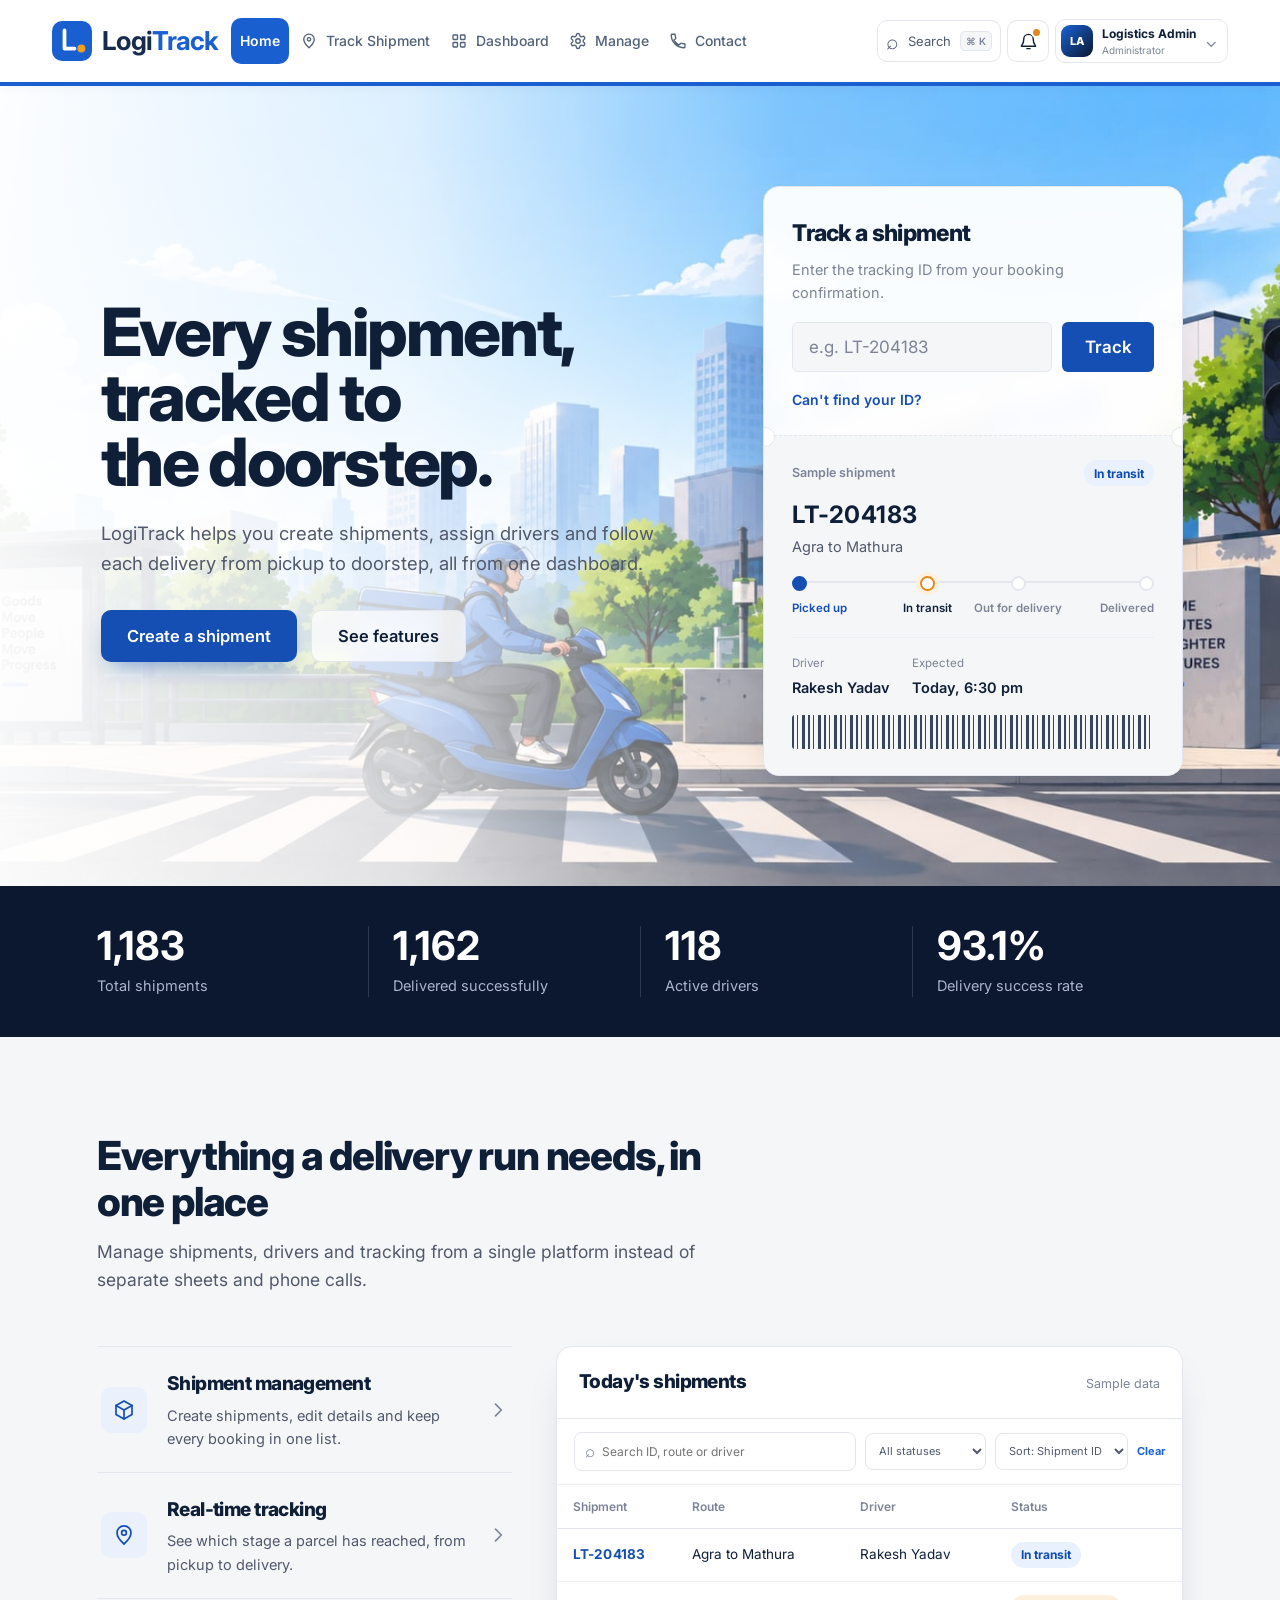
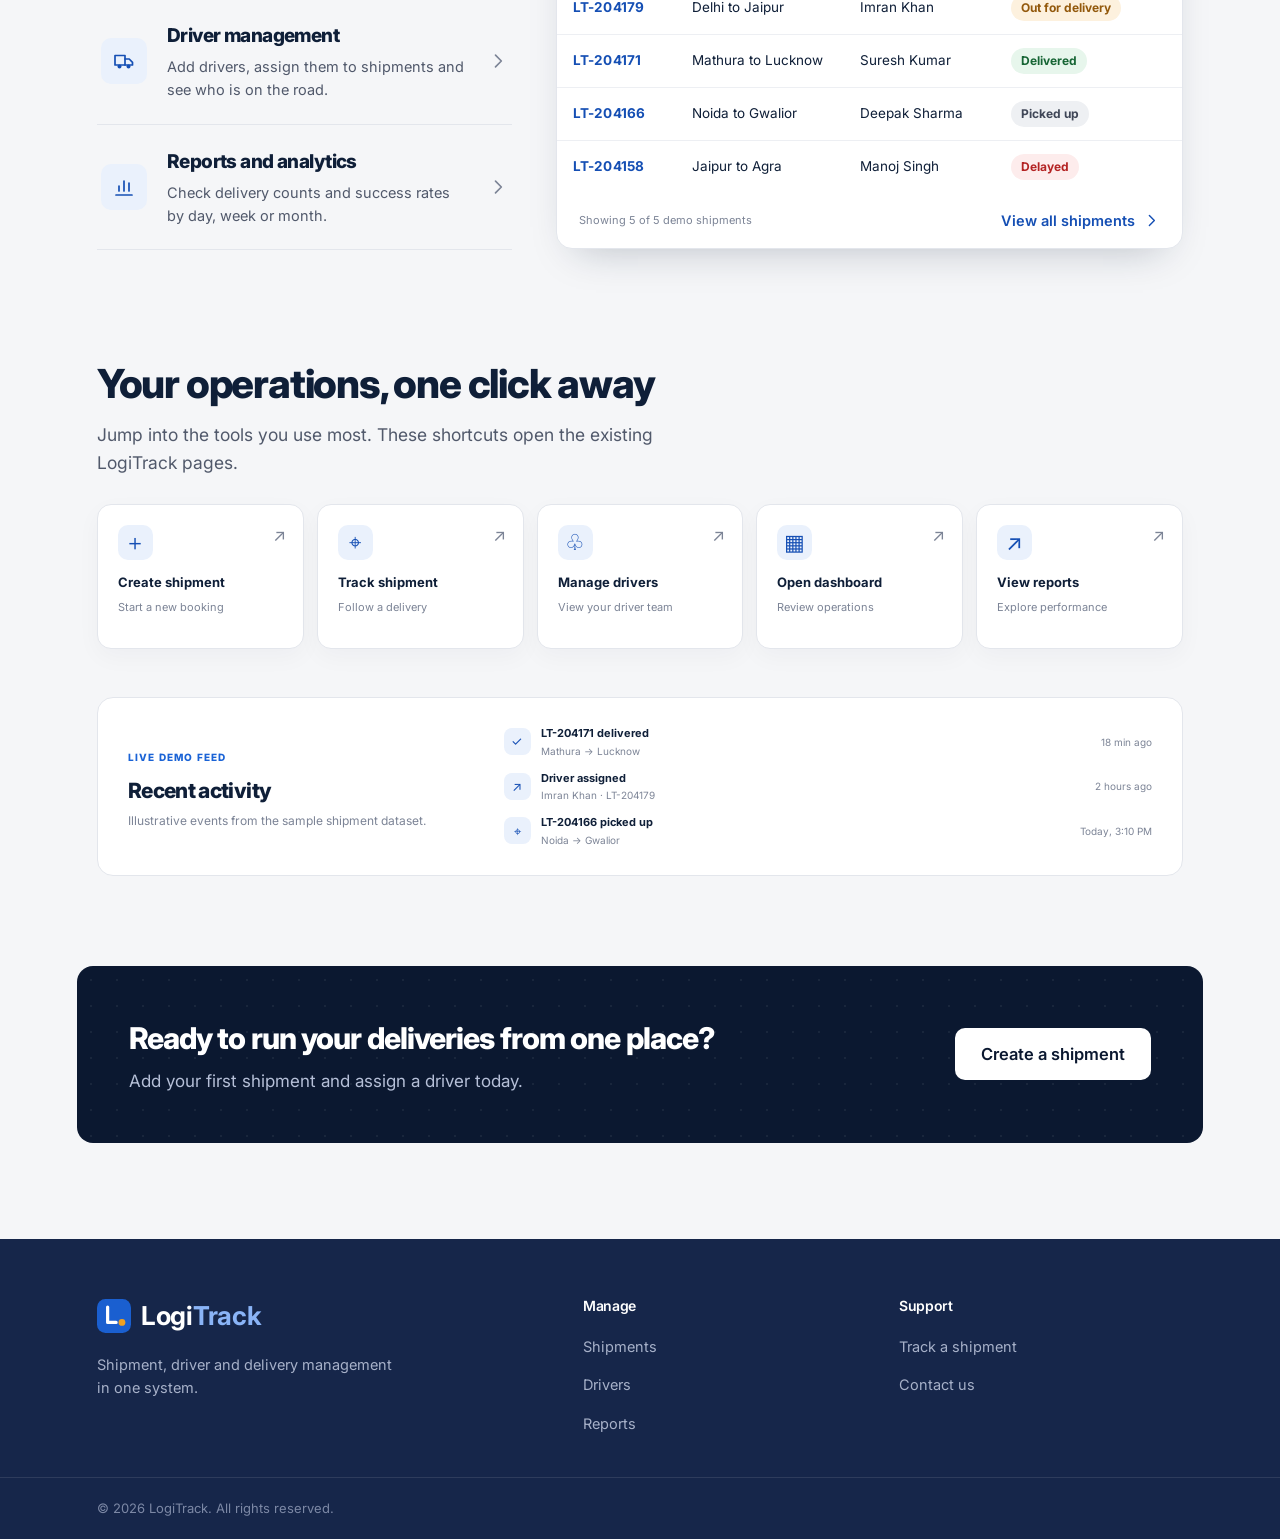
==== commit b78212e4: "Standardize navbar and share admin functionality" ====
--- a/index.html
+++ b/index.html
@@ -10,6 +10,8 @@
     <link rel="preconnect" href="https://fonts.gstatic.com" crossorigin>
     <link href="https://fonts.googleapis.com/css2?family=Inter:wght@400;500;600;700;800&display=swap" rel="stylesheet">
     <link rel="stylesheet" href="style.css">
+    <link rel="stylesheet" href="css/shared-navbar.css">
+<link rel="stylesheet" href="css/shared-admin.css">
 </head>
 <body>
 
@@ -562,6 +564,7 @@
 <div class="toast-region" data-toast-region aria-live="polite" aria-atomic="false"></div>
 <button class="back-to-top" type="button" aria-label="Back to top" data-back-to-top>↑</button>
 <div class="scroll-progress" data-scroll-progress></div>
+<script src="js/shared-admin.js" defer></script>
 <script src="script.js" defer></script>
 
 </body>
--- a/css/shared-navbar.css
+++ b/css/shared-navbar.css
@@ -0,0 +1,177 @@
+/* LogiTrack shared navbar. Navigation stays beside the logo on the left;
+   homepage quick tools retain their own reserved space on the right. */
+:root {
+  --lt-nav-height: 82px;
+  --lt-nav-blue: #1a5fd0;
+  --lt-nav-ink: #172b4d;
+  --lt-nav-muted: #52627a;
+}
+.site-header {
+  position: sticky !important;
+  top: 0;
+  z-index: 1000;
+  width: 100%;
+  min-height: var(--lt-nav-height);
+  background: #fff !important;
+  border-bottom: 4px solid var(--lt-nav-blue) !important;
+  box-shadow: 0 2px 10px rgba(15,35,65,.04);
+}
+.header-inner {
+  box-sizing: border-box;
+  width: min(100%, 1700px);
+  min-height: var(--lt-nav-height) !important;
+  margin: 0 auto !important;
+  padding: 0 3.5% !important;
+  display: flex !important;
+  align-items: center !important;
+  justify-content: flex-start !important;
+  gap: 12px !important;
+  flex-wrap: nowrap !important;
+}
+.site-header .logo {
+  display: inline-flex !important;
+  align-items: center !important;
+  gap: 10px !important;
+  flex: 0 0 auto !important;
+  margin: 0 !important;
+  padding: 0 !important;
+  text-decoration: none !important;
+}
+.site-header .logo-mark {
+  display: block;
+  width: 40px !important;
+  height: 40px !important;
+  flex: 0 0 40px !important;
+}
+.site-header .logo-word {
+  margin: 0 !important;
+  padding: 0 !important;
+  color: var(--lt-nav-ink) !important;
+  font-family: Inter, Arial, sans-serif !important;
+  font-size: 26px !important;
+  font-weight: 700 !important;
+  line-height: 1 !important;
+  letter-spacing: -.7px !important;
+  white-space: nowrap !important;
+}
+.site-header .logo-word b { color: var(--lt-nav-blue) !important; font-weight: 700 !important; }
+.site-header .nav {
+  display: flex !important;
+  align-items: center !important;
+  justify-content: flex-start !important;
+  gap: 2px !important;
+  flex: 0 1 auto !important;
+  min-width: 0 !important;
+  margin: 0 0 0 10px !important;
+  padding: 0 !important;
+  overflow: visible !important;
+}
+.site-header .nav a {
+  box-sizing: border-box;
+  display: inline-flex !important;
+  align-items: center !important;
+  justify-content: center !important;
+  gap: 8px !important;
+  min-height: 46px !important;
+  margin: 0 !important;
+  padding: 0 12px !important;
+  border: 0 !important;
+  border-radius: 10px !important;
+  background: transparent !important;
+  color: var(--lt-nav-muted) !important;
+  font-family: Inter, Arial, sans-serif !important;
+  font-size: 15px !important;
+  font-weight: 500 !important;
+  line-height: 1.2 !important;
+  text-decoration: none !important;
+  white-space: nowrap !important;
+  transition: background-color .18s ease, color .18s ease;
+}
+.site-header .nav a:hover { background: #edf3ff !important; color: var(--lt-nav-ink) !important; }
+.site-header .nav a[aria-current="page"] { background: var(--lt-nav-blue) !important; color: #fff !important; font-weight: 600 !important; }
+.site-header .nav a[aria-current="page"]:hover { background: #174fae !important; color: #fff !important; }
+.site-header .nav-icon {
+  display: block;
+  width: 18px !important;
+  height: 18px !important;
+  flex: 0 0 18px !important;
+  fill: none;
+  stroke: currentColor;
+  stroke-width: 1.8;
+  stroke-linecap: round;
+  stroke-linejoin: round;
+}
+/* Homepage-only controls stay anchored at the far right. Other pages simply
+   leave this area empty, keeping the navigation consistently left-aligned. */
+.site-header .header-tools {
+  display: flex !important;
+  align-items: center !important;
+  justify-content: flex-end !important;
+  gap: 8px !important;
+  flex: 0 0 auto !important;
+  margin: 0 0 0 auto !important;
+  padding: 0 !important;
+}
+.site-header .menu-toggle {
+  display: none;
+  box-sizing: border-box;
+  width: 42px;
+  height: 42px;
+  padding: 0;
+  border: 1px solid #dce4f0;
+  border-radius: 10px;
+  background: #fff;
+  align-items: center;
+  justify-content: center;
+  flex-direction: column;
+  gap: 5px;
+  flex: 0 0 42px;
+  cursor: pointer;
+}
+.site-header .menu-toggle span { display:block; width:19px; height:2px; border-radius:2px; background:var(--lt-nav-ink); }
+
+@media (max-width: 1450px) {
+  .header-inner { padding-left: 2.5% !important; padding-right: 2.5% !important; gap: 8px !important; }
+  .site-header .nav { margin-left: 4px !important; }
+  .site-header .nav a { padding-left: 9px !important; padding-right: 9px !important; font-size: 14px !important; }
+  .site-header .header-tools { gap: 6px !important; }
+}
+@media (max-width: 1230px) {
+  .site-header .header-tools .tool-label,
+  .site-header .header-tools .profile-copy { display: none !important; }
+  .site-header .command-trigger { width: 42px; justify-content: center; padding: 0 8px !important; }
+  .site-header .command-trigger kbd { display: none; }
+  .site-header .profile-trigger { padding-right: 7px !important; }
+}
+@media (max-width: 1050px) {
+  .header-inner { position: relative !important; flex-wrap: nowrap !important; padding: 0 3% !important; }
+  .site-header .menu-toggle { display: inline-flex !important; margin-left: 0 !important; }
+  .site-header .header-tools { margin-left: auto !important; }
+  .site-header .nav {
+    display: none !important;
+    position: absolute !important;
+    top: calc(100% + 1px) !important;
+    left: 0 !important;
+    right: 0 !important;
+    width: 100% !important;
+    margin: 0 !important;
+    padding: 12px 3% 16px !important;
+    background: #fff !important;
+    border-top: 1px solid #e5eaf2 !important;
+    border-bottom: 1px solid #e5eaf2 !important;
+    box-shadow: 0 16px 28px rgba(15,31,56,.12) !important;
+    flex-direction: column !important;
+    align-items: stretch !important;
+    gap: 4px !important;
+  }
+  .site-header.nav-open .nav { display: flex !important; }
+  .site-header .nav a { width: 100% !important; justify-content: flex-start !important; min-height: 44px !important; padding: 0 14px !important; }
+}
+@media (max-width: 600px) {
+  .header-inner { min-height: 70px !important; gap: 6px !important; }
+  .site-header .logo { gap: 7px !important; }
+  .site-header .logo-word { font-size: 23px !important; }
+  .site-header .logo-mark { width: 36px !important; height: 36px !important; flex-basis: 36px !important; }
+  .site-header .header-tools { gap: 4px !important; }
+  .site-header .profile-copy { display: none !important; }
+}
--- a/css/shared-admin.css
+++ b/css/shared-admin.css
@@ -0,0 +1,152 @@
+/* LogiTrack shared Admin tools: loaded on all five pages. */
+:root {
+  --lt-admin-ink: #0f1f38;
+  --lt-admin-muted: #51596b;
+  --lt-admin-faint: #7c8496;
+  --lt-admin-blue: #1a63d6;
+  --lt-admin-blue-tint: #eaf1fc;
+  --lt-admin-line: #e3e6ec;
+  --lt-admin-line-soft: #edeff3;
+  --lt-admin-paper: #f5f6f8;
+  --lt-admin-white: #fff;
+  --lt-admin-font: Inter, "Segoe UI", Arial, sans-serif;
+}
+.header-tools {
+  display:flex !important;
+  align-items:center !important;
+  justify-content:flex-end !important;
+  gap:8px !important;
+  flex:0 0 auto !important;
+  margin:0 0 0 auto !important;
+  padding:0 !important;
+  min-width:0;
+  font-family:var(--lt-admin-font);
+}
+.tool-button,.icon-button,.profile-trigger {
+  box-sizing:border-box;
+  border:1px solid var(--lt-admin-line);
+  background:var(--lt-admin-white);
+  color:var(--lt-admin-ink);
+  border-radius:10px;
+  cursor:pointer;
+  font-family:var(--lt-admin-font);
+}
+.tool-button {
+  height:42px;display:flex;align-items:center;gap:9px;padding:0 10px;
+  font-size:13px;color:var(--lt-admin-muted);white-space:nowrap;
+}
+.tool-button>span:first-child {font-size:21px;line-height:1}
+.tool-button kbd,.command-bottom kbd,.command-search-row kbd {
+  font:600 10px var(--lt-admin-font);color:var(--lt-admin-faint);
+  background:var(--lt-admin-paper);border:1px solid var(--lt-admin-line);
+  border-radius:5px;padding:3px 5px;
+}
+.icon-button {
+  width:42px;height:42px;display:grid;place-items:center;position:relative;
+}
+.icon-button svg {width:19px;height:19px;fill:none;stroke:currentColor;stroke-width:1.8;stroke-linecap:round;stroke-linejoin:round}
+.unread-dot {position:absolute;right:8px;top:8px;width:7px;height:7px;border-radius:50%;background:transparent}
+.unread-dot.has-unread {background:#e2891f;box-shadow:0 0 0 2px var(--lt-admin-white)}
+.profile-trigger {height:44px;display:flex;align-items:center;gap:9px;padding:4px 10px 4px 5px;text-align:left;white-space:nowrap}
+.avatar {width:32px;height:32px;display:grid;place-items:center;flex:0 0 32px;border-radius:9px;background:linear-gradient(135deg,#1a63d6,#0b1830);color:#fff;font-size:11px;font-weight:800}
+.profile-copy,.profile-summary>span:last-child {display:flex;flex-direction:column;line-height:1.25}
+.profile-copy strong,.profile-summary strong {font-size:12px}
+.profile-copy small,.profile-summary small {color:var(--lt-admin-faint);font-size:10px;margin-top:3px}
+.chevron {color:var(--lt-admin-faint);font-size:16px}
+.tool-popover-wrap {position:relative}
+.popover-panel {
+  position:absolute;right:0;top:calc(100% + 13px);z-index:1200;width:340px;
+  background:var(--lt-admin-white);border:1px solid var(--lt-admin-line);
+  border-radius:15px;box-shadow:0 22px 60px rgba(15,31,56,.2);
+  color:var(--lt-admin-ink);overflow:hidden;font-family:var(--lt-admin-font);
+}
+.popover-panel[hidden],.command-backdrop[hidden] {display:none !important}
+.popover-heading {display:flex;justify-content:space-between;align-items:center;padding:17px 18px;border-bottom:1px solid var(--lt-admin-line)}
+.popover-heading>div,.popover-heading small {display:block}
+.popover-heading strong {font-size:14px}
+.popover-heading small {color:var(--lt-admin-faint);font-size:11px}
+.text-action,.popover-footer-action {border:0;background:none;color:var(--lt-admin-blue);font-size:11px;font-weight:700;cursor:pointer}
+.notification-list {max-height:310px;overflow:auto}
+.notification-item {
+  width:100%;display:flex;gap:11px;text-align:left;padding:13px 17px;
+  border:0;border-bottom:1px solid var(--lt-admin-line-soft);
+  background:transparent;color:var(--lt-admin-ink);cursor:pointer;font-family:inherit;
+}
+.notification-item:hover {background:#f4f7fc}
+.notification-item.is-read {opacity:.62}
+.notification-indicator {flex:0 0 7px;height:7px;border-radius:50%;background:var(--lt-admin-blue);margin-top:6px}
+.notification-item.is-read .notification-indicator {background:var(--lt-admin-line)}
+.notification-item strong,.notification-item small,.notification-item time {display:block}
+.notification-item strong {font-size:12px}
+.notification-item small {font-size:11px;color:var(--lt-admin-muted);margin:2px 0}
+.notification-item time {font-size:10px;color:var(--lt-admin-faint)}
+.notification-empty {padding:25px;text-align:center;color:var(--lt-admin-faint);font-size:12px}
+.popover-footer-action {width:100%;padding:13px;border-top:1px solid var(--lt-admin-line-soft)}
+.profile-panel {width:245px;padding:8px}
+.profile-summary {display:flex;gap:10px;align-items:center;padding:10px 9px 14px;border-bottom:1px solid var(--lt-admin-line);margin-bottom:5px}
+.avatar-large {width:38px;height:38px;flex-basis:38px}
+.profile-panel>a,.profile-panel>button {
+  width:100%;display:flex;justify-content:space-between;gap:12px;padding:10px;
+  border:0;border-radius:8px;background:transparent;color:var(--lt-admin-muted);
+  font-size:12px;text-align:left;text-decoration:none;cursor:pointer;font-family:inherit;
+}
+.profile-panel>a:hover,.profile-panel>button:hover {background:#f4f7fc;color:var(--lt-admin-ink)}
+.profile-panel a span,.profile-panel button span:last-child {color:var(--lt-admin-faint)}
+.command-backdrop {
+  position:fixed;inset:0;z-index:3000;display:flex;justify-content:center;
+  align-items:flex-start;padding:15vh 18px 30px;background:rgba(5,14,29,.58);
+  backdrop-filter:blur(5px);font-family:var(--lt-admin-font);
+}
+.command-dialog {
+  width:min(620px,100%);max-height:70vh;overflow:hidden;background:#fff;
+  border:1px solid var(--lt-admin-line);border-radius:16px;
+  box-shadow:0 30px 90px rgba(0,0,0,.3);color:var(--lt-admin-ink);
+  animation:lt-command-in .16s ease-out;
+}
+@keyframes lt-command-in {from{opacity:0;transform:translateY(-8px) scale(.99)}to{opacity:1;transform:none}}
+.command-search-row {display:flex;align-items:center;gap:12px;padding:17px 19px;border-bottom:1px solid var(--lt-admin-line);color:var(--lt-admin-blue);font-size:22px}
+.command-search-row input {flex:1;min-width:0;border:0;outline:0;background:transparent;color:var(--lt-admin-ink);font:15px var(--lt-admin-font)}
+.command-hint {padding:12px 19px 6px;color:var(--lt-admin-faint);font-size:11px}
+.command-results {max-height:48vh;overflow:auto;padding:5px 8px 10px}
+.command-result {width:100%;display:flex;align-items:center;gap:12px;padding:10px;border:0;border-radius:9px;background:transparent;text-align:left;color:var(--lt-admin-ink);cursor:pointer;font-family:inherit}
+.command-result:hover,.command-result.is-active {background:#edf3fc}
+.command-result-icon {width:30px;height:30px;display:grid;place-items:center;border-radius:8px;background:var(--lt-admin-blue-tint);color:var(--lt-admin-blue)}
+.command-result>span:nth-child(2) {display:flex;flex-direction:column;flex:1}
+.command-result strong {font-size:12px}
+.command-result small {color:var(--lt-admin-faint);font-size:10px}
+.command-result em {color:var(--lt-admin-faint);font-size:9px;font-style:normal}
+.command-empty {padding:30px;text-align:center;color:var(--lt-admin-faint);font-size:12px}
+.command-bottom {display:flex;justify-content:space-between;gap:12px;padding:11px 17px;border-top:1px solid var(--lt-admin-line);color:var(--lt-admin-faint);font-size:9px;letter-spacing:.04em}
+.command-bottom kbd {margin:0 3px}
+.toast-region {position:fixed;right:22px;bottom:22px;z-index:4000;display:grid;gap:9px;width:min(360px,calc(100vw - 32px));font-family:var(--lt-admin-font)}
+.toast {display:flex;align-items:center;gap:10px;padding:13px 14px;background:#fff;color:var(--lt-admin-ink);border:1px solid var(--lt-admin-line);border-left:3px solid var(--lt-admin-blue);border-radius:11px;box-shadow:0 14px 40px rgba(15,31,56,.18);font-size:12px;animation:lt-toast-in .2s ease-out}
+.toast-success {border-left-color:#1b9a59}.toast-error {border-left-color:#d14343}.toast-warning {border-left-color:#e2891f}
+.toast-mark {font-weight:800;color:var(--lt-admin-blue)}.toast>span:nth-child(2) {flex:1}
+.toast button {border:0;background:transparent;color:var(--lt-admin-faint);font-size:18px;cursor:pointer}
+@keyframes lt-toast-in {from{opacity:0;transform:translateX(12px)}to{opacity:1;transform:none}}
+.back-to-top {position:fixed;right:22px;bottom:25px;z-index:900;width:42px;height:42px;border:0;border-radius:12px;background:#154fb4;color:#fff;font-size:21px;box-shadow:0 8px 20px rgba(21,79,180,.3);opacity:0;pointer-events:none;transform:translateY(8px);transition:.2s;cursor:pointer}
+.back-to-top.visible {opacity:1;pointer-events:auto;transform:none}
+.scroll-progress {position:fixed;top:0;left:0;z-index:2000;width:100%;height:3px;background:#e2891f;transform:scaleX(0);transform-origin:left;pointer-events:none}
+.menu-locked {overflow:hidden}
+@media (max-width:1450px) {
+  .header-tools {gap:6px !important}
+  .tool-button {padding-left:8px;padding-right:8px}
+}
+@media (max-width:1230px) {
+  .header-tools .tool-label,.header-tools .profile-copy {display:none !important}
+  .command-trigger {width:42px;justify-content:center;padding:0 8px !important}
+  .command-trigger kbd {display:none}
+  .profile-trigger {padding-right:7px}
+}
+@media (max-width:1050px) {
+  .header-tools {margin-left:auto !important}
+}
+@media (max-width:600px) {
+  .header-tools {gap:4px !important}
+  .tool-button,.icon-button {width:38px;height:38px}
+  .profile-trigger {height:40px;padding-left:4px;padding-right:5px}
+  .profile-trigger .chevron {display:none}
+  .avatar {width:30px;height:30px;flex-basis:30px}
+  .popover-panel {right:-5px;width:min(320px,calc(100vw - 24px))}
+  .command-backdrop {padding:10vh 12px 20px}
+}
